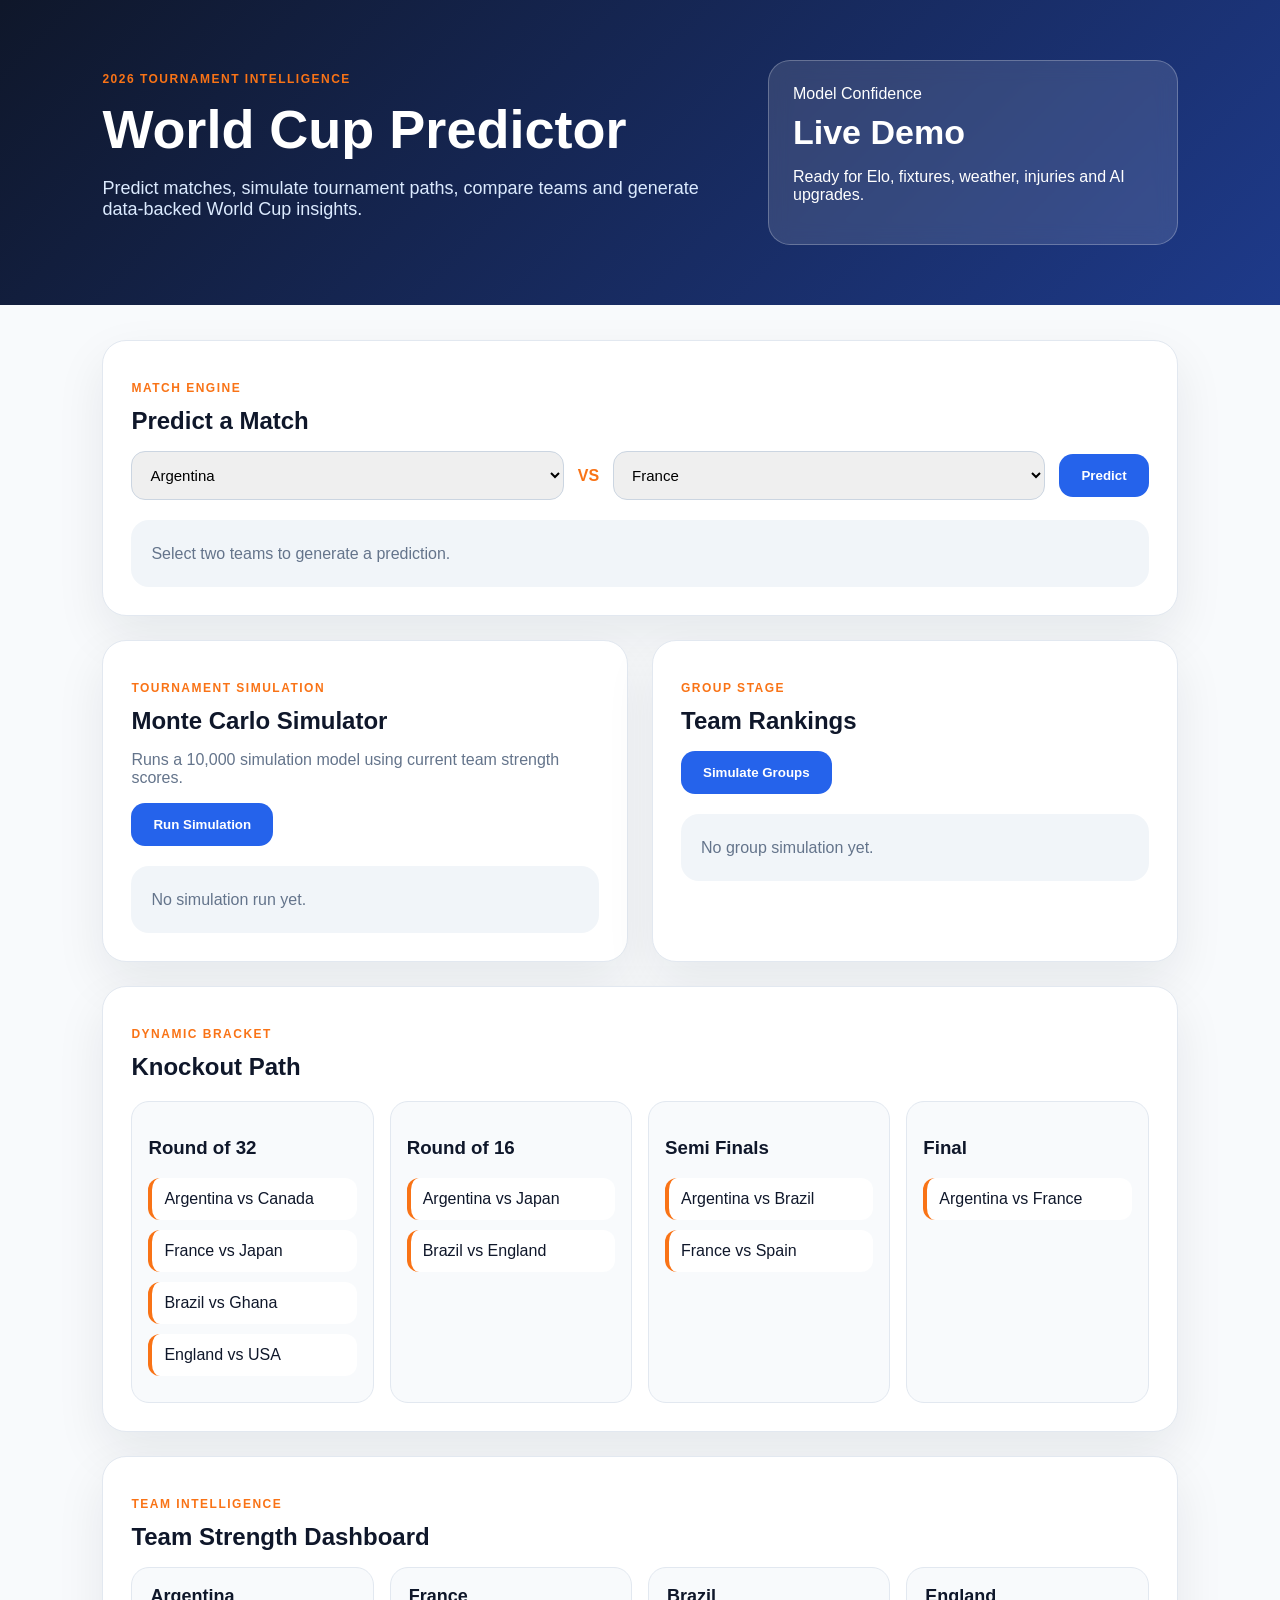
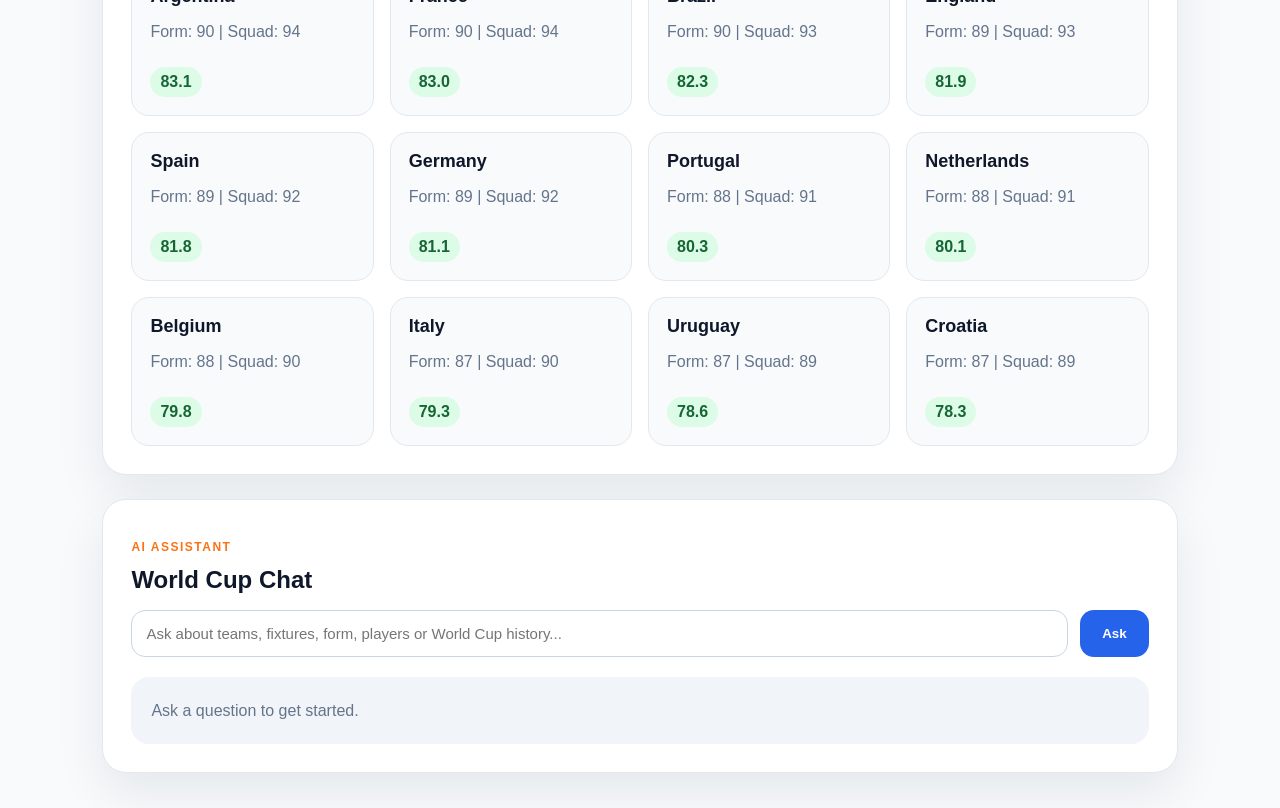
==== index.html @ 71d5e4fb "Upgrade World Cup predictor UI and model" ====
<!DOCTYPE html>
<html lang="en">
<head>
  <meta charset="UTF-8" />
  <meta name="viewport" content="width=device-width, initial-scale=1.0" />
  <title>World Cup Predictor</title>
  <link rel="stylesheet" href="style.css" />
</head>
<body>
  <header class="hero">
    <div>
      <p class="eyebrow">2026 Tournament Intelligence</p>
      <h1>World Cup Predictor</h1>
      <p class="subtitle">
        Predict matches, simulate tournament paths, compare teams and generate data-backed World Cup insights.
      </p>
    </div>
    <div class="hero-card">
      <span>Model Confidence</span>
      <strong id="modelConfidence">Live Demo</strong>
      <p>Ready for Elo, fixtures, weather, injuries and AI upgrades.</p>
    </div>
  </header>

  <main class="layout">
    <section class="card large">
      <div class="section-header">
        <div>
          <p class="eyebrow">Match Engine</p>
          <h2>Predict a Match</h2>
        </div>
      </div>

      <div class="predictor-grid">
        <select id="teamA"></select>
        <span class="vs">VS</span>
        <select id="teamB"></select>
        <button onclick="predictMatch()">Predict</button>
      </div>

      <div id="prediction" class="result-box empty">
        Select two teams to generate a prediction.
      </div>
    </section>

    <section class="card">
      <p class="eyebrow">Tournament Simulation</p>
      <h2>Monte Carlo Simulator</h2>
      <p class="muted">Runs a 10,000 simulation model using current team strength scores.</p>
      <button onclick="runMonteCarlo()">Run Simulation</button>
      <div id="simulation" class="result-box empty">No simulation run yet.</div>
    </section>

    <section class="card">
      <p class="eyebrow">Group Stage</p>
      <h2>Team Rankings</h2>
      <button onclick="simulateGroups()">Simulate Groups</button>
      <div id="groups" class="result-box empty">No group simulation yet.</div>
    </section>

    <section class="card large">
      <p class="eyebrow">Dynamic Bracket</p>
      <h2>Knockout Path</h2>
      <div id="bracket" class="bracket"></div>
    </section>

    <section class="card large">
      <p class="eyebrow">Team Intelligence</p>
      <h2>Team Strength Dashboard</h2>
      <div id="teamCards" class="team-grid"></div>
    </section>

    <section class="card large">
      <p class="eyebrow">AI Assistant</p>
      <h2>World Cup Chat</h2>
      <div class="chat-row">
        <input id="chatInput" placeholder="Ask about teams, fixtures, form, players or World Cup history..." />
        <button onclick="askChat()">Ask</button>
      </div>
      <div id="chatOutput" class="result-box empty">Ask a question to get started.</div>
    </section>
  </main>

  <script src="data.js"></script>
  <script src="model.js"></script>
  <script src="app.js"></script>
</body>
</html>
---- style.css ----
* {
  box-sizing: border-box;
}

body {
  margin: 0;
  font-family: Inter, Arial, sans-serif;
  background: #f8fafc;
  color: #0f172a;
}

.hero {
  display: flex;
  justify-content: space-between;
  gap: 30px;
  padding: 60px 8%;
  background: linear-gradient(135deg, #0f172a, #1e3a8a);
  color: white;
}

h1 {
  font-size: 54px;
  margin: 10px 0;
}

h2 {
  margin: 8px 0 16px;
}

.subtitle {
  max-width: 720px;
  font-size: 18px;
  color: #dbeafe;
}

.eyebrow {
  text-transform: uppercase;
  letter-spacing: 1.5px;
  color: #f97316;
  font-size: 12px;
  font-weight: 800;
}

.hero-card {
  background: rgba(255,255,255,0.12);
  border: 1px solid rgba(255,255,255,0.25);
  border-radius: 22px;
  padding: 24px;
  min-width: 260px;
  backdrop-filter: blur(10px);
}

.hero-card strong {
  display: block;
  font-size: 34px;
  margin: 10px 0;
}

.layout {
  padding: 35px 8%;
  display: grid;
  grid-template-columns: repeat(2, 1fr);
  gap: 24px;
}

.card {
  background: white;
  border-radius: 24px;
  padding: 28px;
  box-shadow: 0 20px 50px rgba(15, 23, 42, 0.08);
  border: 1px solid #e2e8f0;
}

.large {
  grid-column: span 2;
}

.predictor-grid {
  display: grid;
  grid-template-columns: 1fr auto 1fr auto;
  gap: 14px;
  align-items: center;
}

select,
input {
  width: 100%;
  padding: 14px;
  border-radius: 14px;
  border: 1px solid #cbd5e1;
  font-size: 15px;
}

button {
  padding: 14px 22px;
  border: none;
  border-radius: 14px;
  background: #2563eb;
  color: white;
  font-weight: 800;
  cursor: pointer;
}

button:hover {
  background: #1d4ed8;
}

.vs {
  font-weight: 900;
  color: #f97316;
}

.result-box {
  margin-top: 20px;
  padding: 20px;
  background: #f1f5f9;
  border-radius: 18px;
  line-height: 1.7;
}

.empty {
  color: #64748b;
}

.muted {
  color: #64748b;
}

.team-grid {
  display: grid;
  grid-template-columns: repeat(4, 1fr);
  gap: 16px;
}

.team-card {
  background: #f8fafc;
  border: 1px solid #e2e8f0;
  border-radius: 18px;
  padding: 18px;
}

.team-card strong {
  font-size: 18px;
}

.score-pill {
  display: inline-block;
  margin-top: 10px;
  background: #dcfce7;
  color: #166534;
  padding: 6px 10px;
  border-radius: 999px;
  font-weight: 800;
}

.chat-row {
  display: grid;
  grid-template-columns: 1fr auto;
  gap: 12px;
}

.bracket {
  display: grid;
  grid-template-columns: repeat(4, 1fr);
  gap: 16px;
  margin-top: 20px;
}

.bracket-round {
  background: #f8fafc;
  border-radius: 18px;
  padding: 16px;
  border: 1px solid #e2e8f0;
}

.match {
  background: white;
  border-radius: 12px;
  padding: 12px;
  margin: 10px 0;
  border-left: 4px solid #f97316;
}

@media (max-width: 900px) {
  .hero,
  .layout,
  .predictor-grid,
  .chat-row {
    display: block;
  }

  .card,
  .large {
    grid-column: span 1;
  }

  .team-grid,
  .bracket {
    grid-template-columns: 1fr;
  }

  h1 {
    font-size: 38px;
  }

  select,
  input,
  button {
    margin-top: 10px;
  }
}
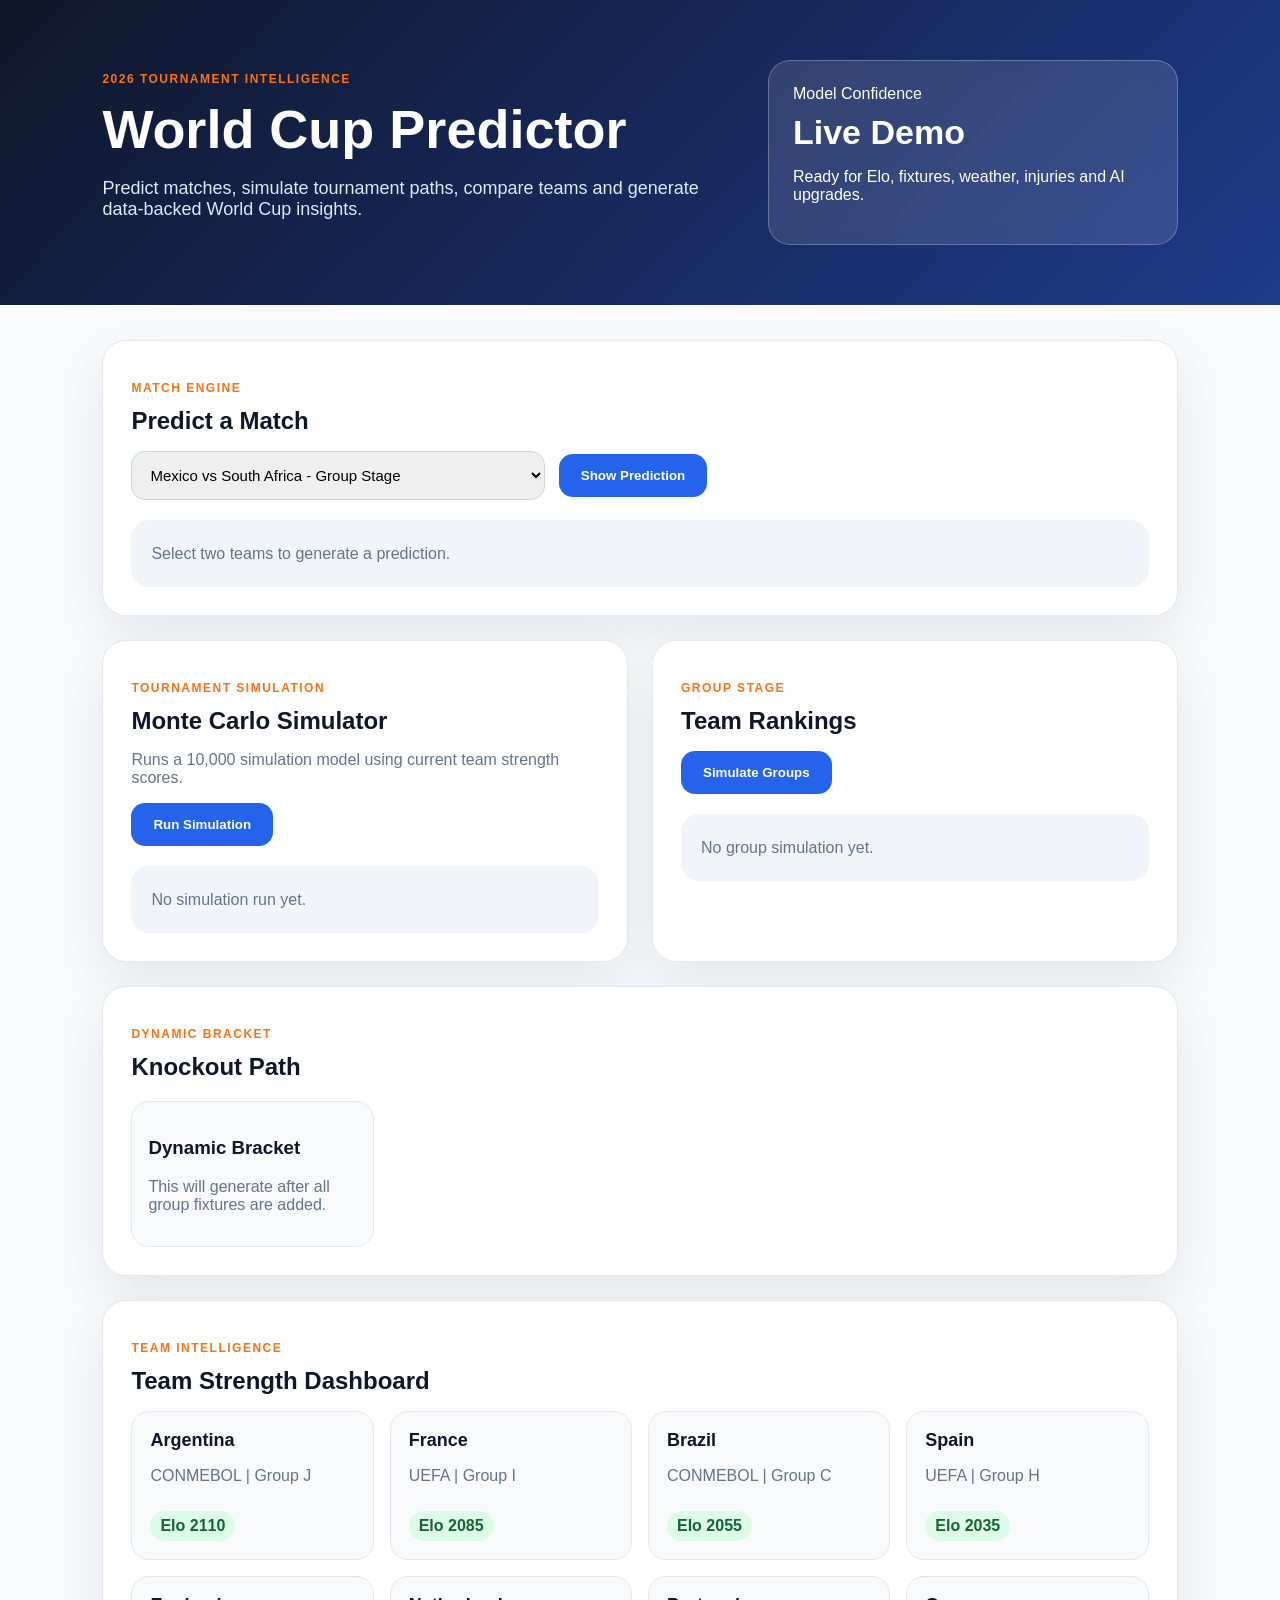
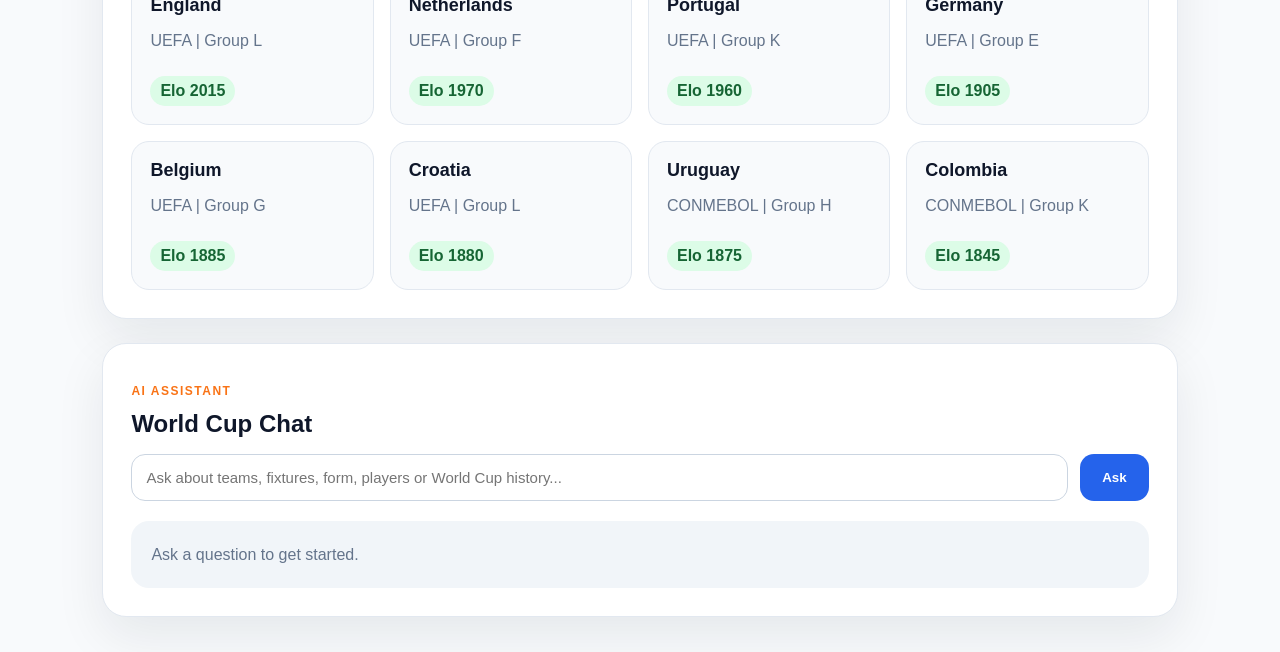
==== commit f5f3bef6: "Connect frontend to prediction data" ====
--- a/index.html
+++ b/index.html
@@ -32,11 +32,9 @@
       </div>
 
       <div class="predictor-grid">
-        <select id="teamA"></select>
-        <span class="vs">VS</span>
-        <select id="teamB"></select>
-        <button onclick="predictMatch()">Predict</button>
-      </div>
+  <select id="fixtureSelect"></select>
+  <button onclick="showPrediction()">Show Prediction</button>
+</div>
 
       <div id="prediction" class="result-box empty">
         Select two teams to generate a prediction.
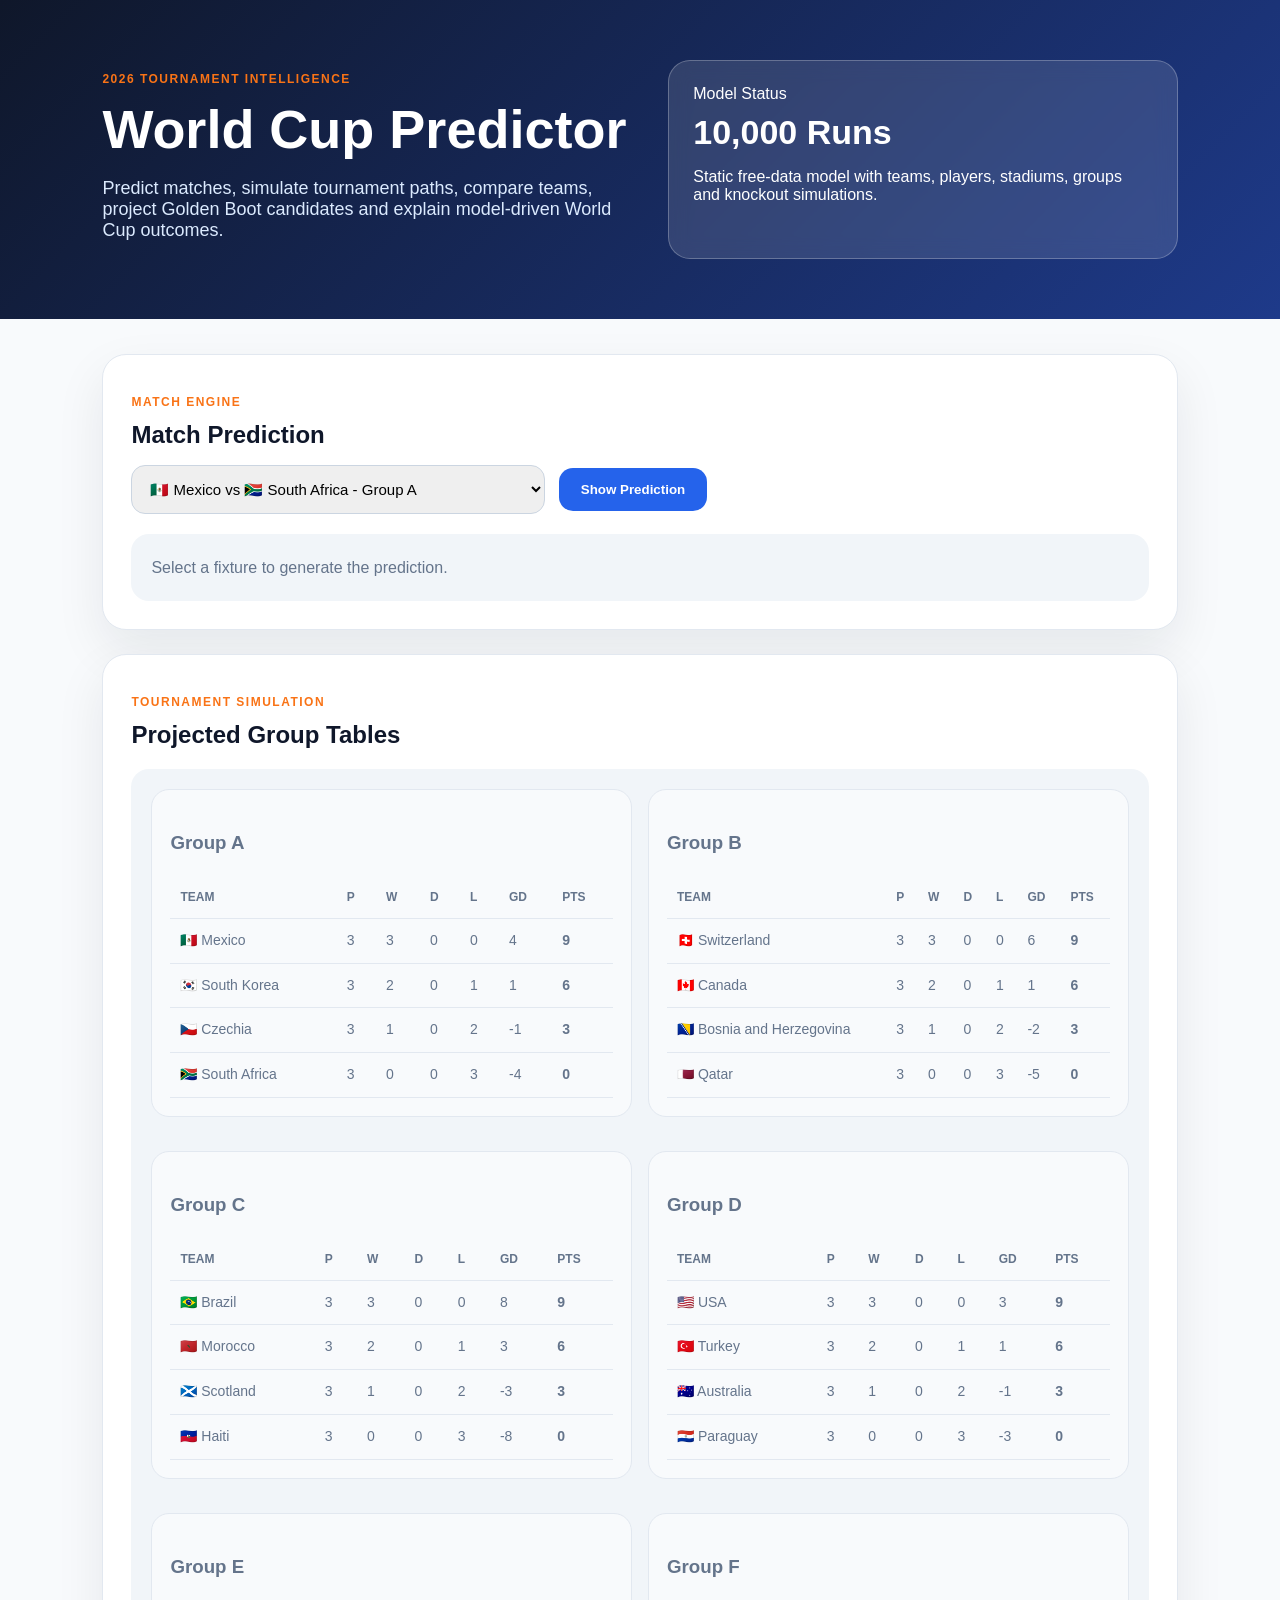
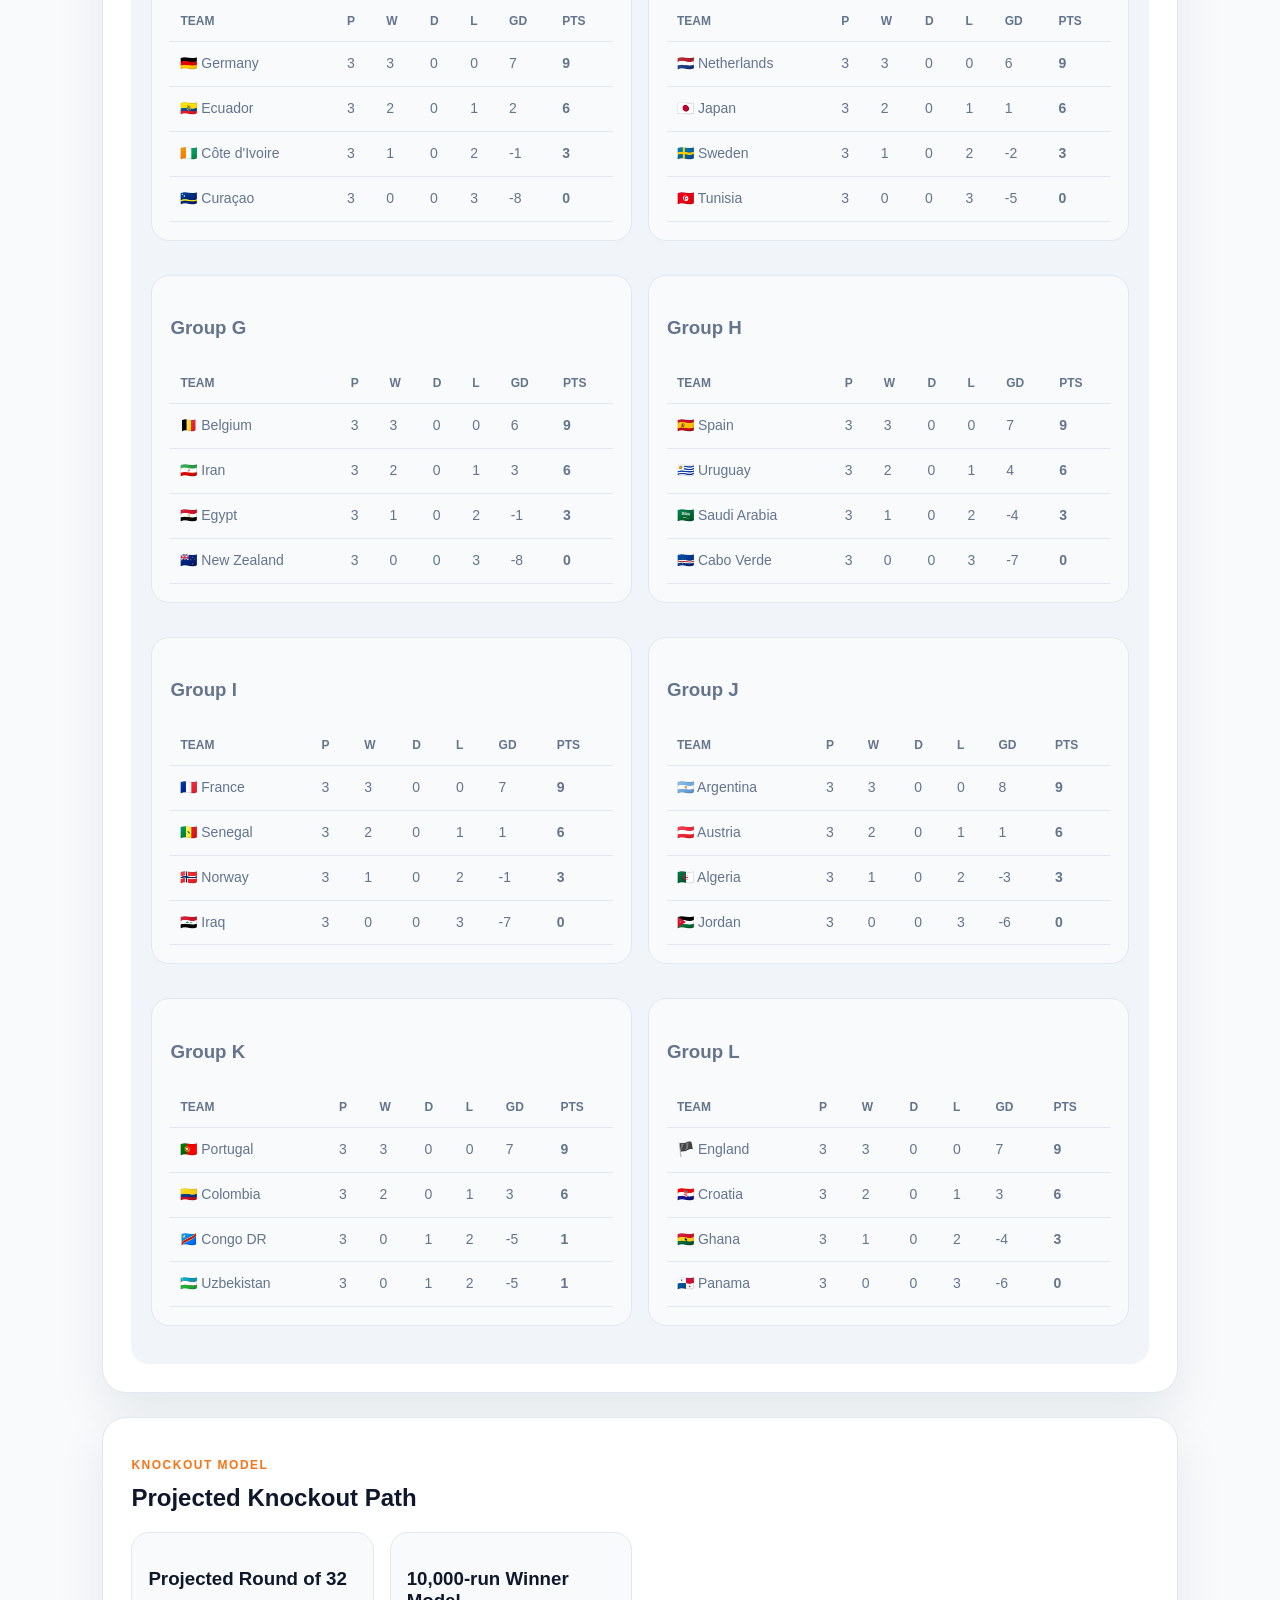
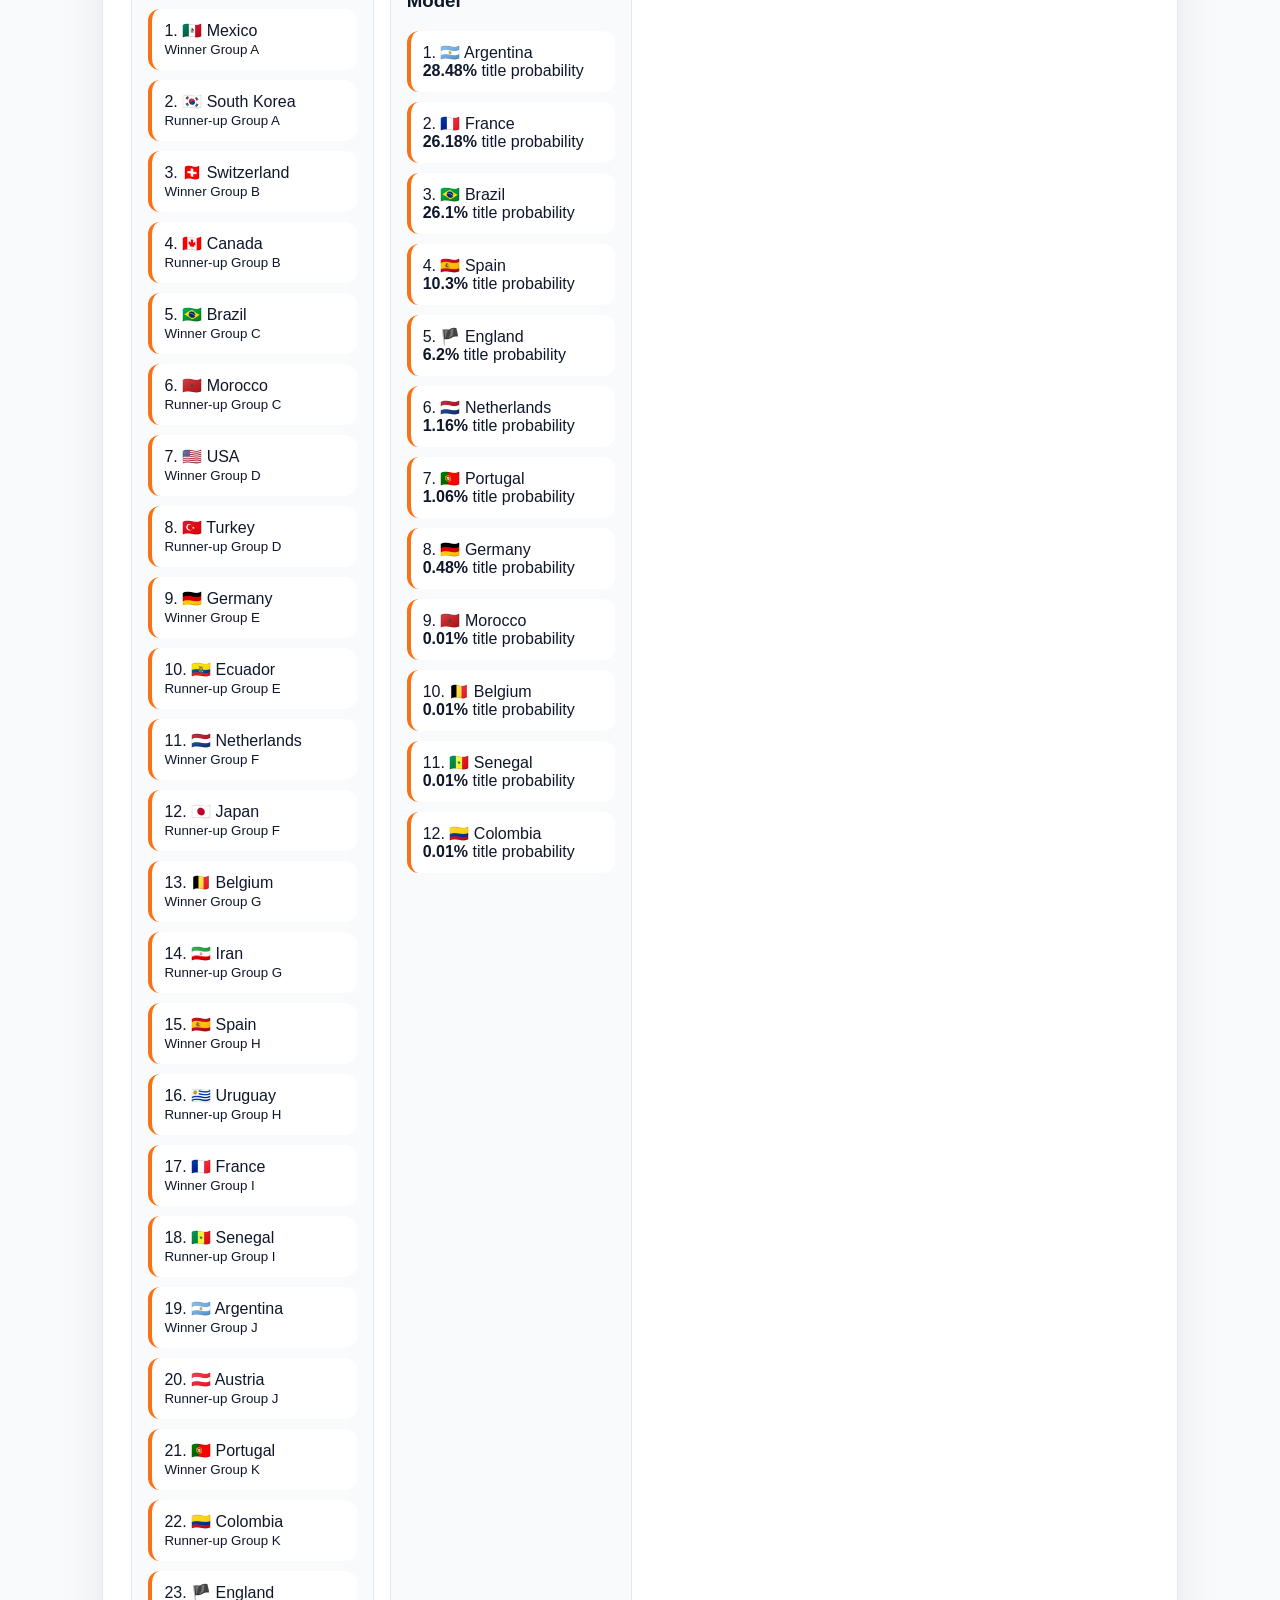
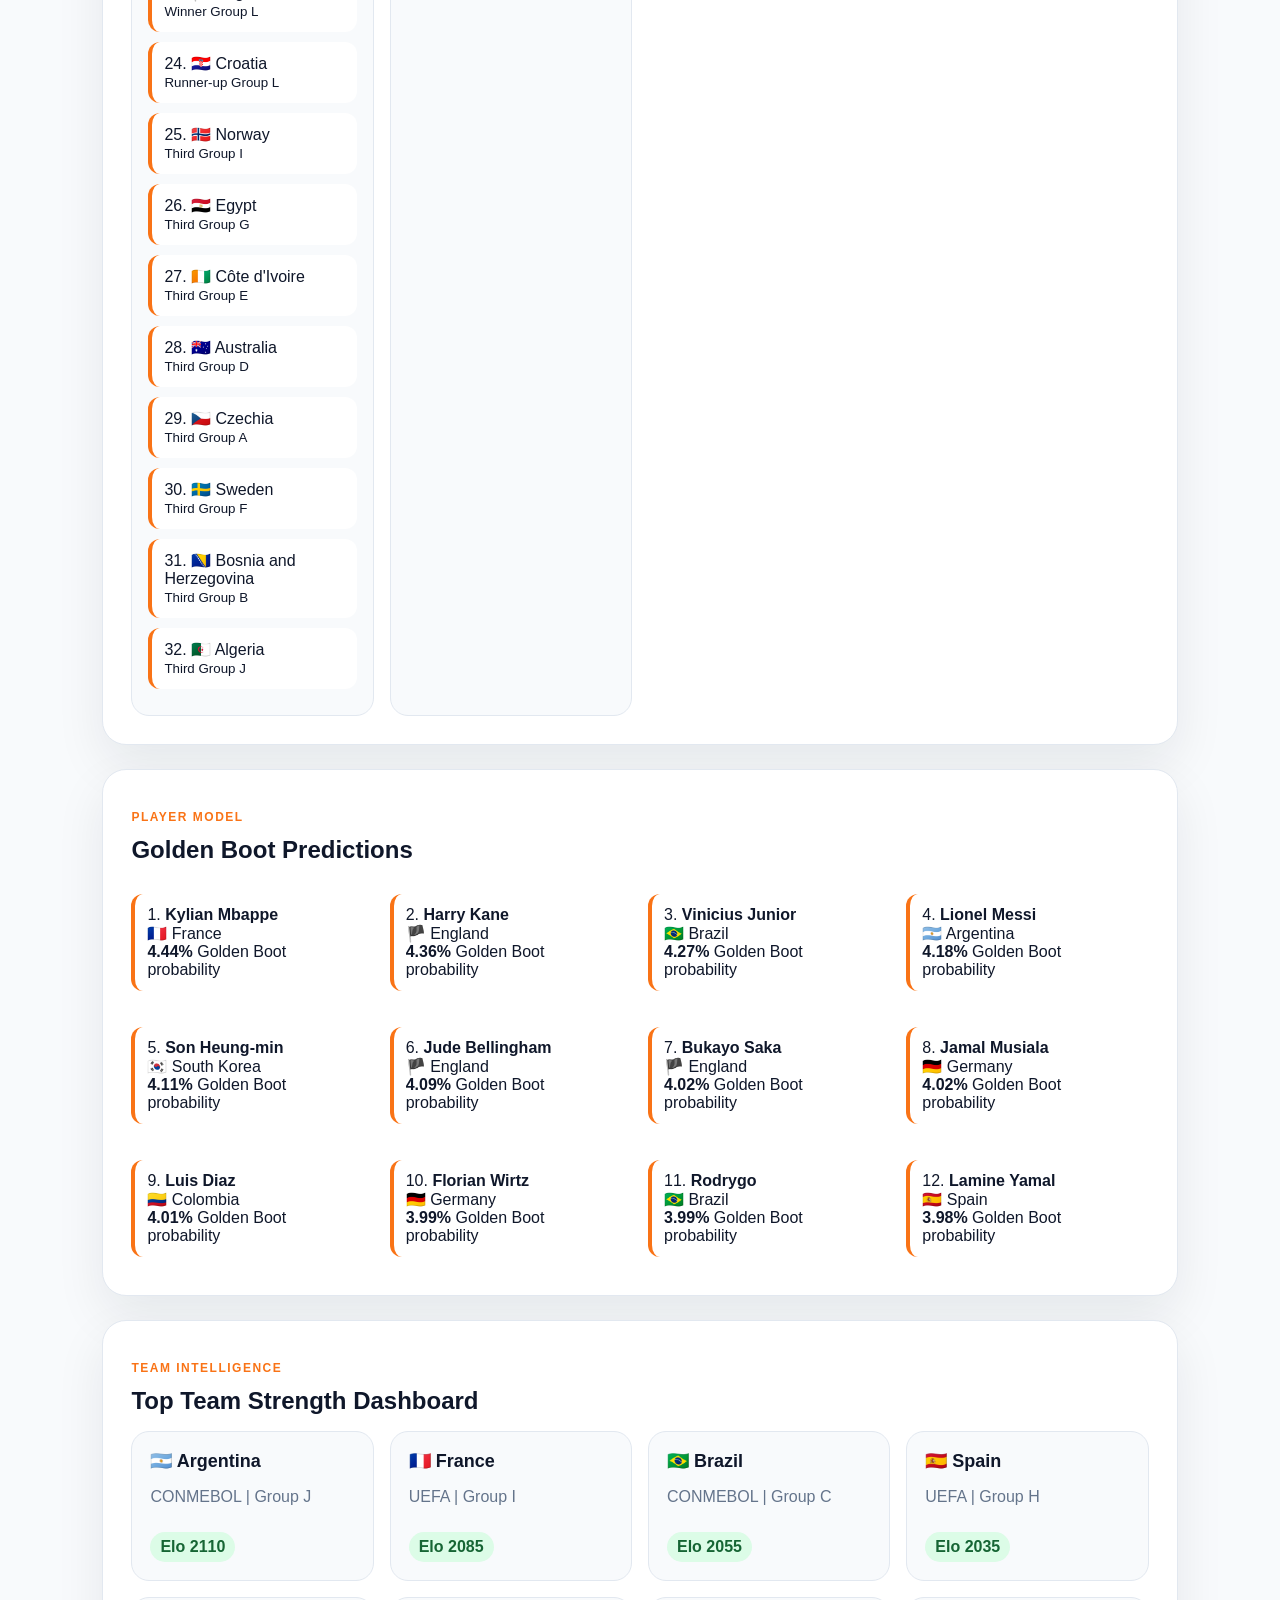
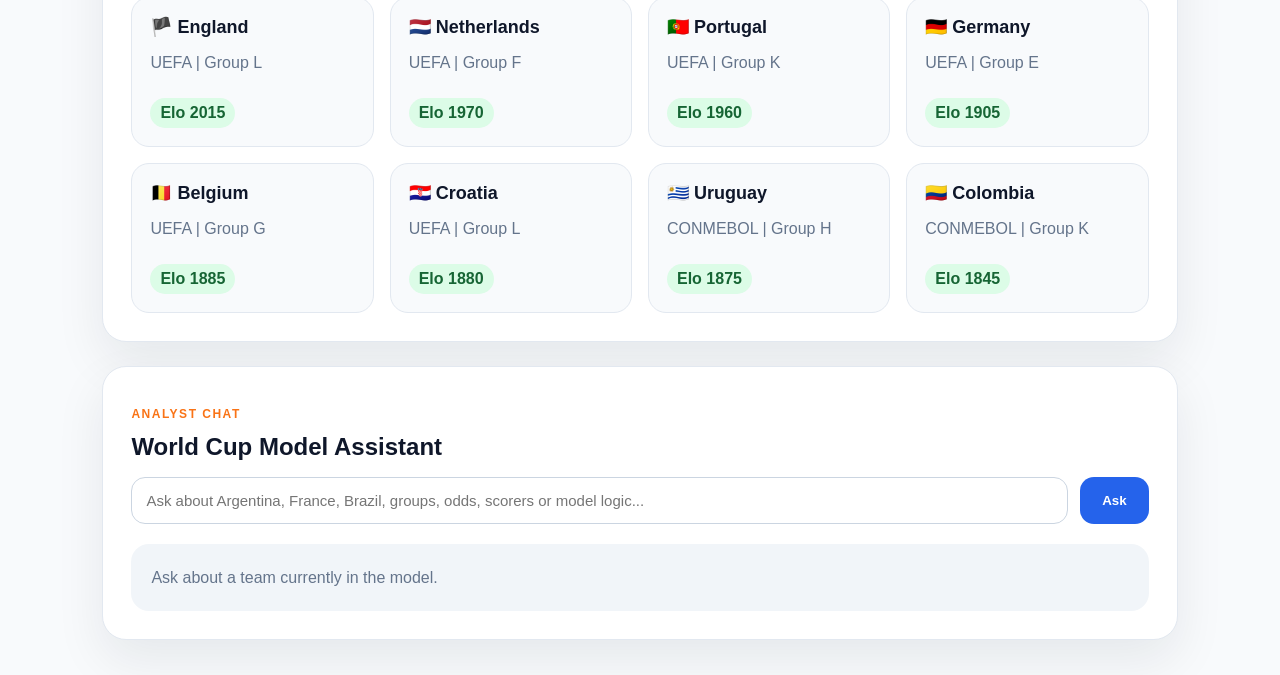
==== commit 098e2a8a: "Update dashboard with explanations and Golden Boot" ====
--- a/index.html
+++ b/index.html
@@ -12,13 +12,14 @@
       <p class="eyebrow">2026 Tournament Intelligence</p>
       <h1>World Cup Predictor</h1>
       <p class="subtitle">
-        Predict matches, simulate tournament paths, compare teams and generate data-backed World Cup insights.
+        Predict matches, simulate tournament paths, compare teams, project Golden Boot candidates and explain model-driven World Cup outcomes.
       </p>
     </div>
+
     <div class="hero-card">
-      <span>Model Confidence</span>
-      <strong id="modelConfidence">Live Demo</strong>
-      <p>Ready for Elo, fixtures, weather, injuries and AI upgrades.</p>
+      <span>Model Status</span>
+      <strong>10,000 Runs</strong>
+      <p>Static free-data model with teams, players, stadiums, groups and knockout simulations.</p>
     </div>
   </header>
 
@@ -27,60 +28,59 @@
       <div class="section-header">
         <div>
           <p class="eyebrow">Match Engine</p>
-          <h2>Predict a Match</h2>
+          <h2>Match Prediction</h2>
         </div>
       </div>
 
       <div class="predictor-grid">
-  <select id="fixtureSelect"></select>
-  <button onclick="showPrediction()">Show Prediction</button>
-</div>
+        <select id="fixtureSelect"></select>
+        <button onclick="showPrediction()">Show Prediction</button>
+      </div>
 
       <div id="prediction" class="result-box empty">
-        Select two teams to generate a prediction.
+        Select a fixture to generate the prediction.
       </div>
     </section>
 
-    <section class="card">
+    <section class="card large">
       <p class="eyebrow">Tournament Simulation</p>
-      <h2>Monte Carlo Simulator</h2>
-      <p class="muted">Runs a 10,000 simulation model using current team strength scores.</p>
-      <button onclick="runMonteCarlo()">Run Simulation</button>
-      <div id="simulation" class="result-box empty">No simulation run yet.</div>
-    </section>
-
-    <section class="card">
-      <p class="eyebrow">Group Stage</p>
-      <h2>Team Rankings</h2>
-      <button onclick="simulateGroups()">Simulate Groups</button>
-      <div id="groups" class="result-box empty">No group simulation yet.</div>
+      <h2>Projected Group Tables</h2>
+      <div id="groups" class="result-box empty">
+        Loading simulated group tables...
+      </div>
     </section>
 
     <section class="card large">
-      <p class="eyebrow">Dynamic Bracket</p>
-      <h2>Knockout Path</h2>
+      <p class="eyebrow">Knockout Model</p>
+      <h2>Projected Knockout Path</h2>
       <div id="bracket" class="bracket"></div>
     </section>
 
     <section class="card large">
+      <p class="eyebrow">Player Model</p>
+      <h2>Golden Boot Predictions</h2>
+      <div id="goldenBoot" class="bracket"></div>
+    </section>
+
+    <section class="card large">
       <p class="eyebrow">Team Intelligence</p>
-      <h2>Team Strength Dashboard</h2>
+      <h2>Top Team Strength Dashboard</h2>
       <div id="teamCards" class="team-grid"></div>
     </section>
 
     <section class="card large">
-      <p class="eyebrow">AI Assistant</p>
-      <h2>World Cup Chat</h2>
+      <p class="eyebrow">Analyst Chat</p>
+      <h2>World Cup Model Assistant</h2>
       <div class="chat-row">
-        <input id="chatInput" placeholder="Ask about teams, fixtures, form, players or World Cup history..." />
+        <input id="chatInput" placeholder="Ask about Argentina, France, Brazil, groups, odds, scorers or model logic..." />
         <button onclick="askChat()">Ask</button>
       </div>
-      <div id="chatOutput" class="result-box empty">Ask a question to get started.</div>
+      <div id="chatOutput" class="result-box empty">
+        Ask about a team currently in the model.
+      </div>
     </section>
   </main>
 
-  <script src="data.js"></script>
-  <script src="model.js"></script>
   <script src="app.js"></script>
 </body>
 </html>
--- a/style.css
+++ b/style.css
@@ -208,4 +208,41 @@
   button {
     margin-top: 10px;
   }
+}.group-table {
+  background: #f8fafc;
+  border: 1px solid #e2e8f0;
+  border-radius: 18px;
+  padding: 18px;
+  margin-bottom: 18px;
+}
+
+.group-table table {
+  width: 100%;
+  border-collapse: collapse;
+  font-size: 14px;
+}
+
+.group-table th,
+.group-table td {
+  padding: 10px;
+  border-bottom: 1px solid #e2e8f0;
+  text-align: left;
+}
+
+.group-table th {
+  color: #64748b;
+  font-size: 12px;
+  text-transform: uppercase;
+}
+
+#groups {
+  display: grid;
+  grid-template-columns: repeat(2, 1fr);
+  gap: 16px;
+}
+
+@media (max-width: 900px) {
+  #groups {
+    grid-template-columns: 1fr;
+  }
 }
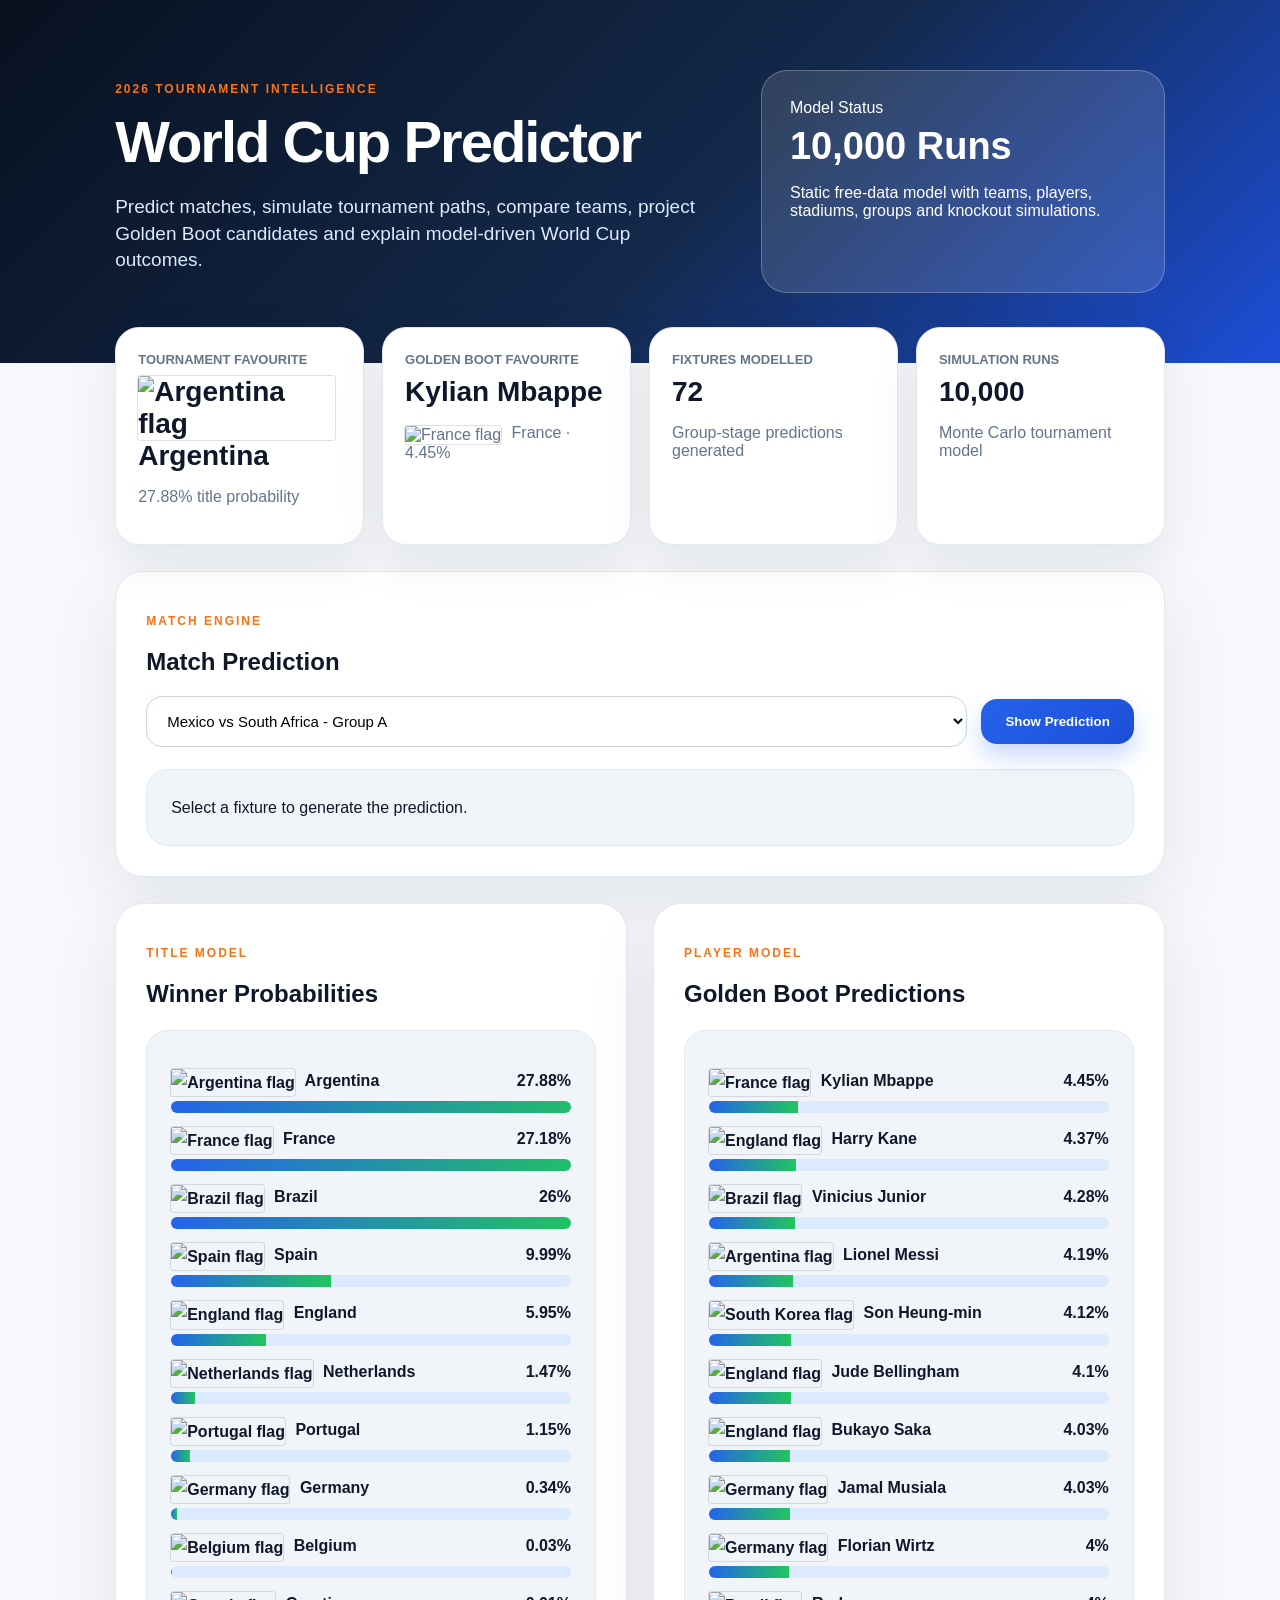
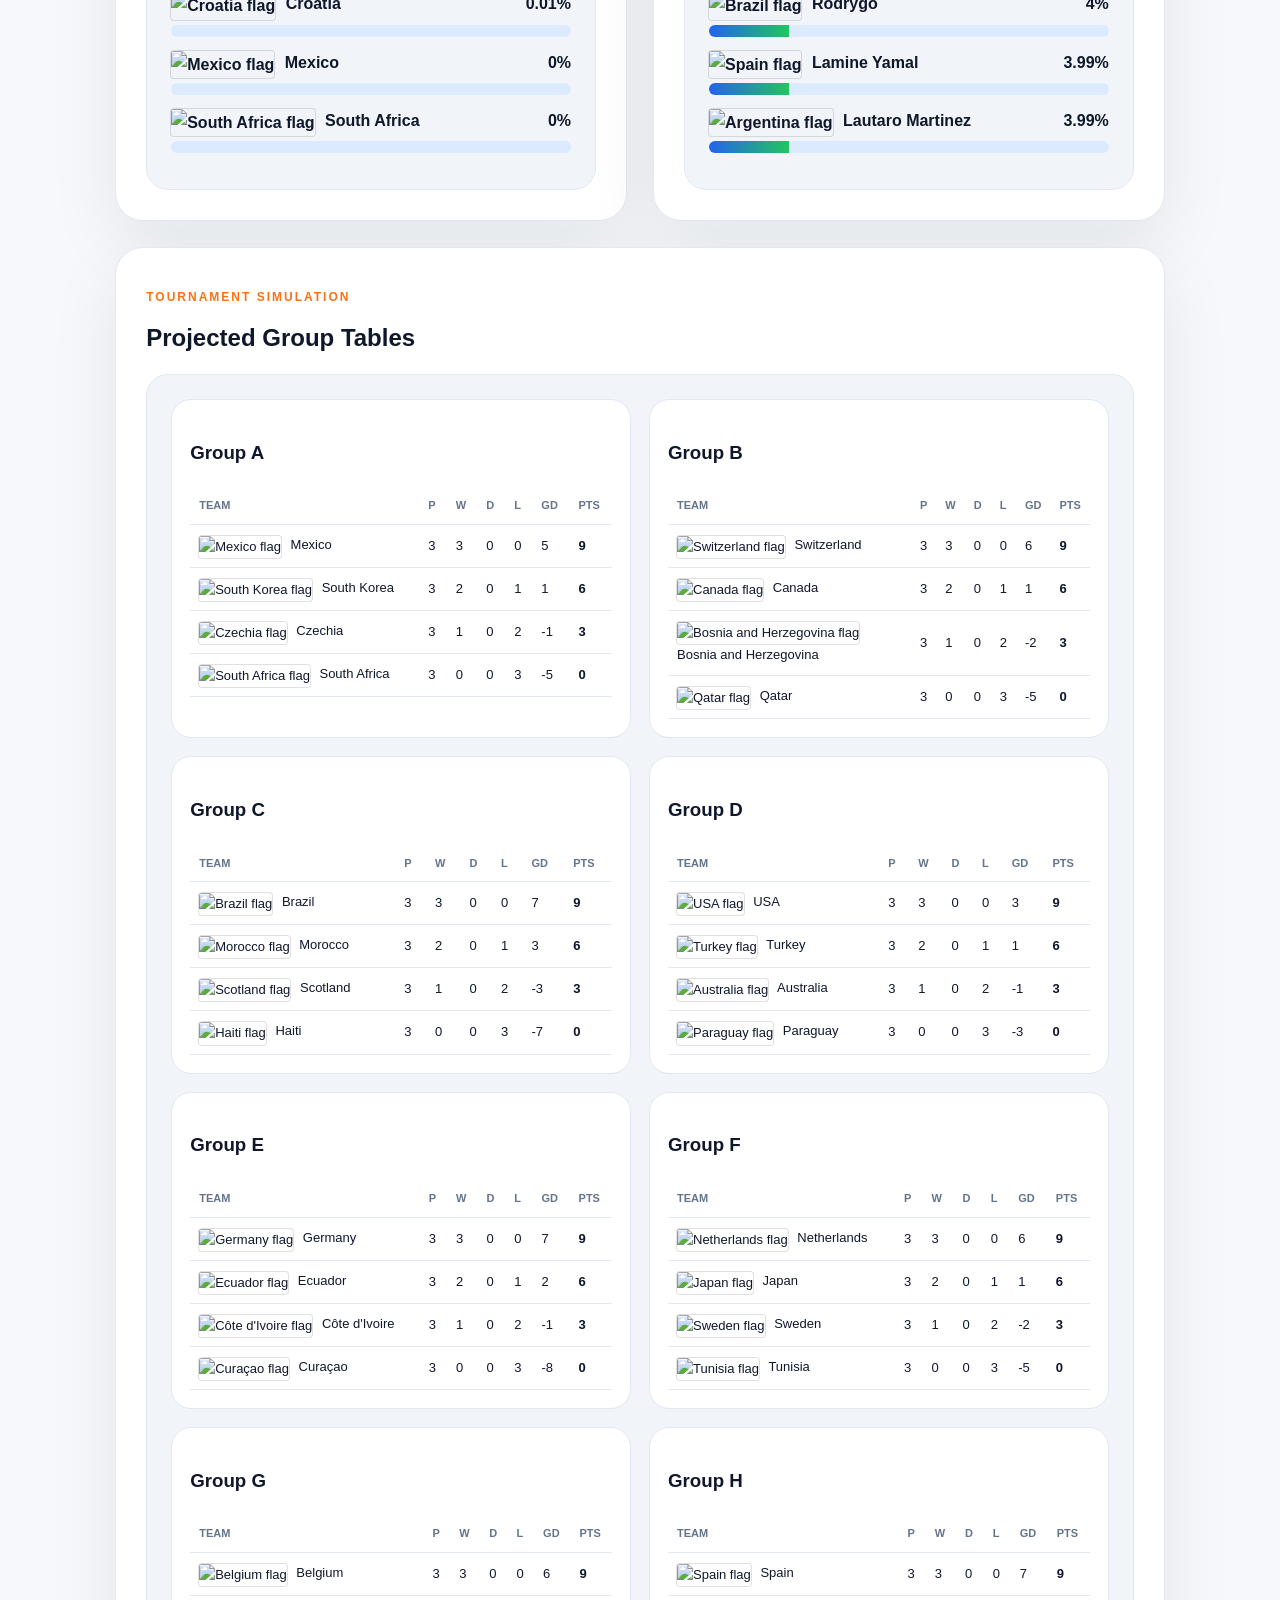
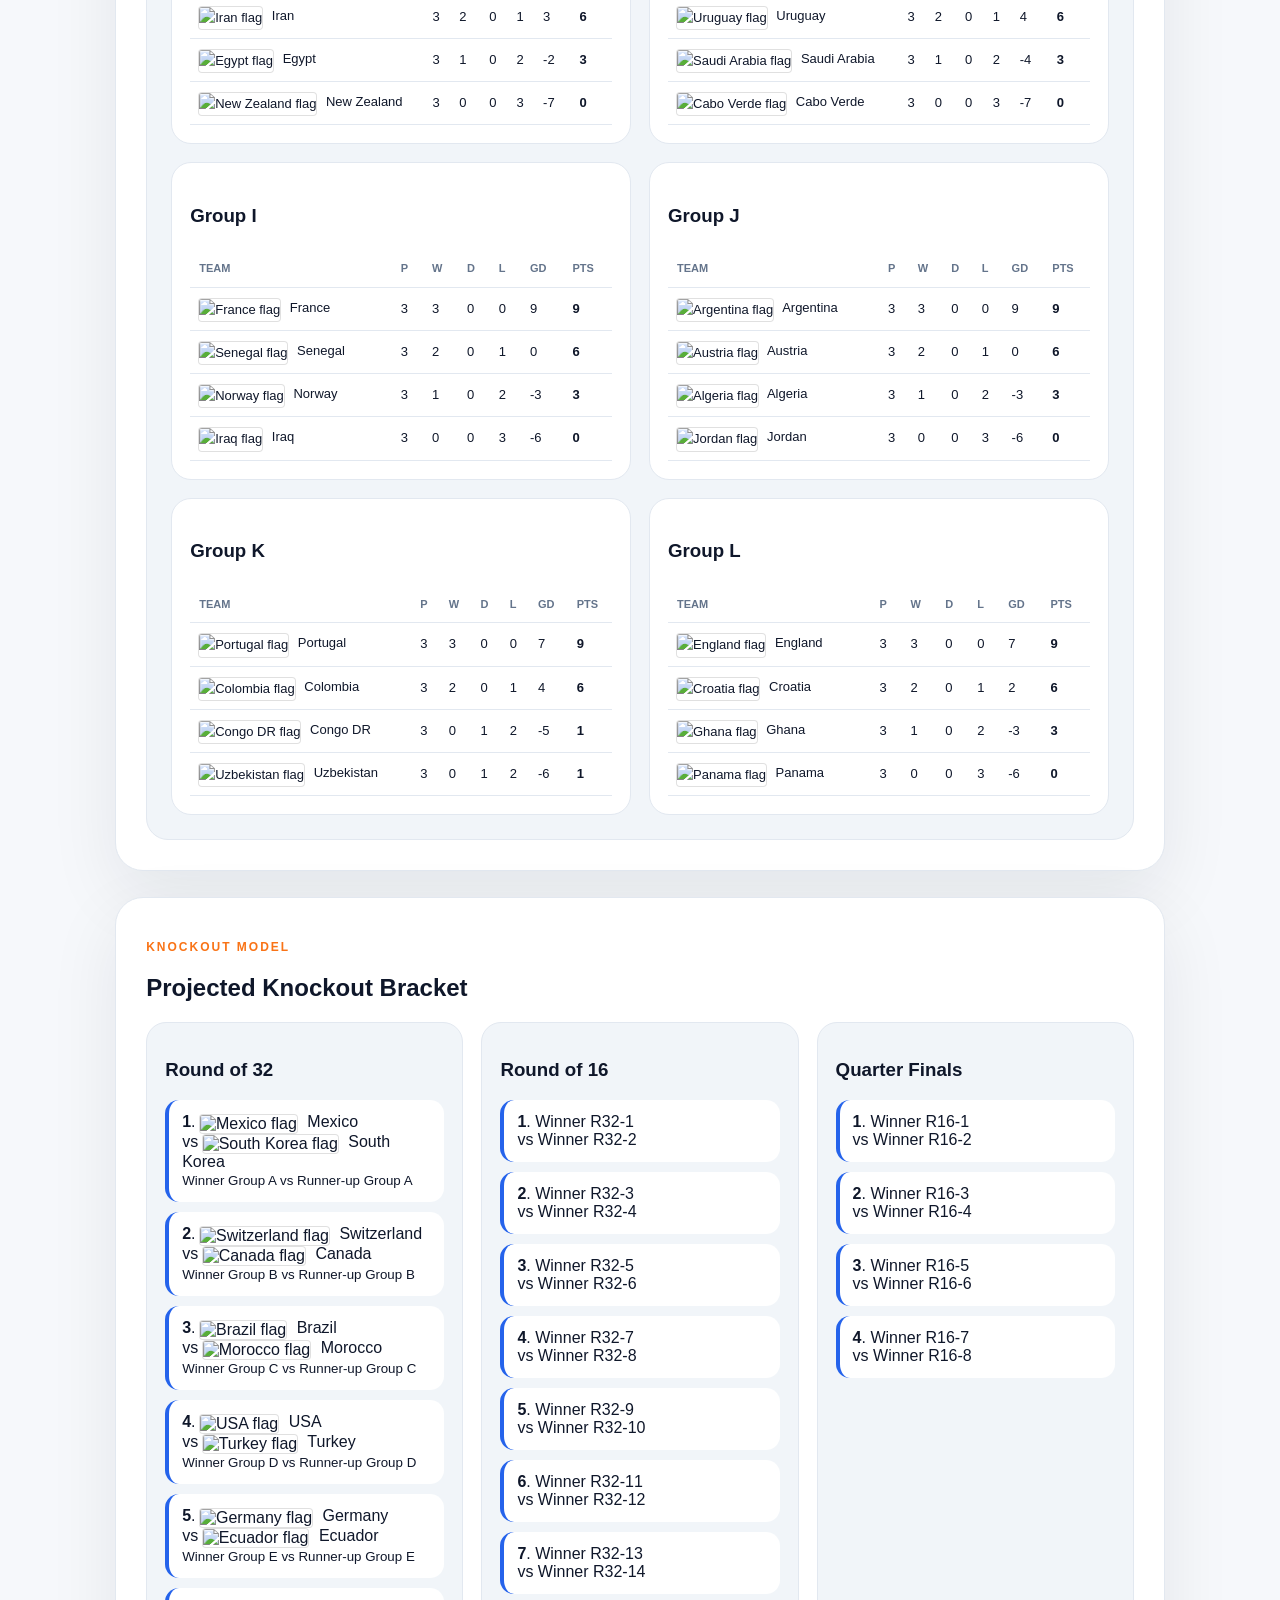
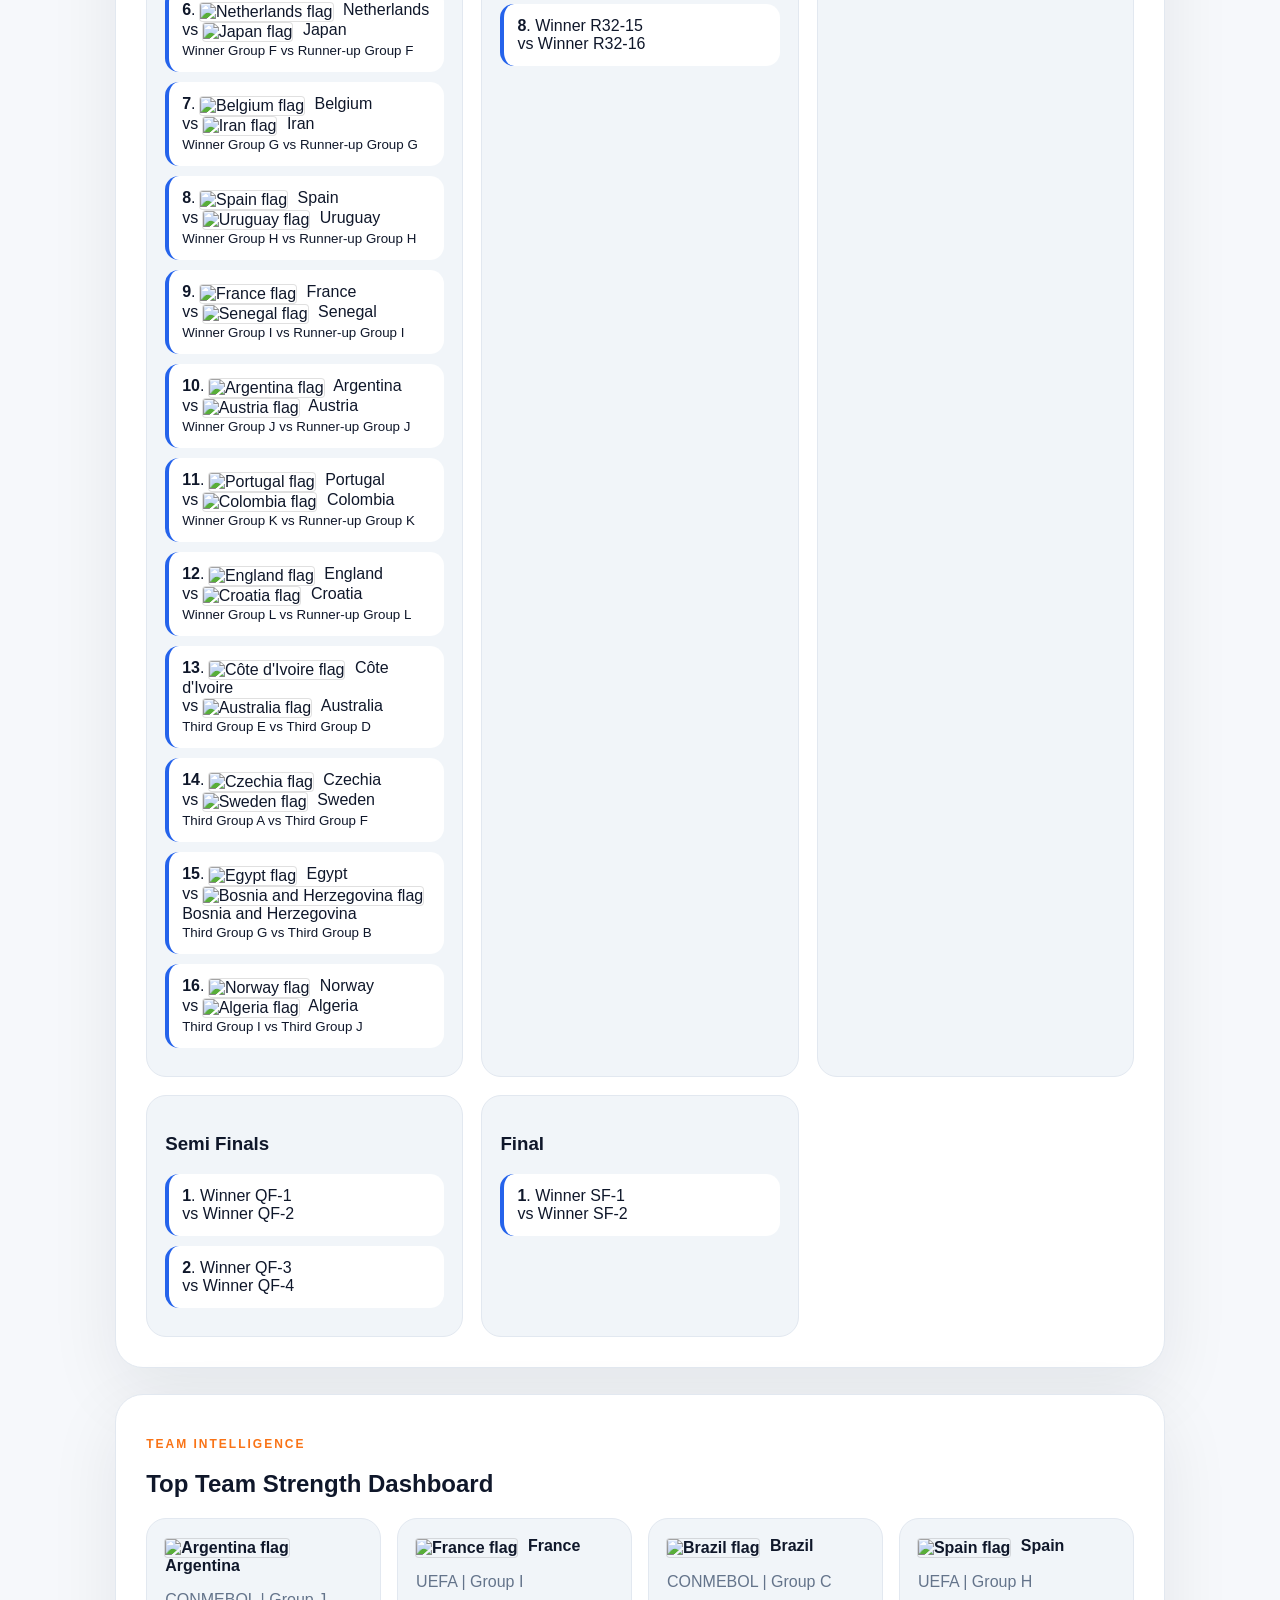
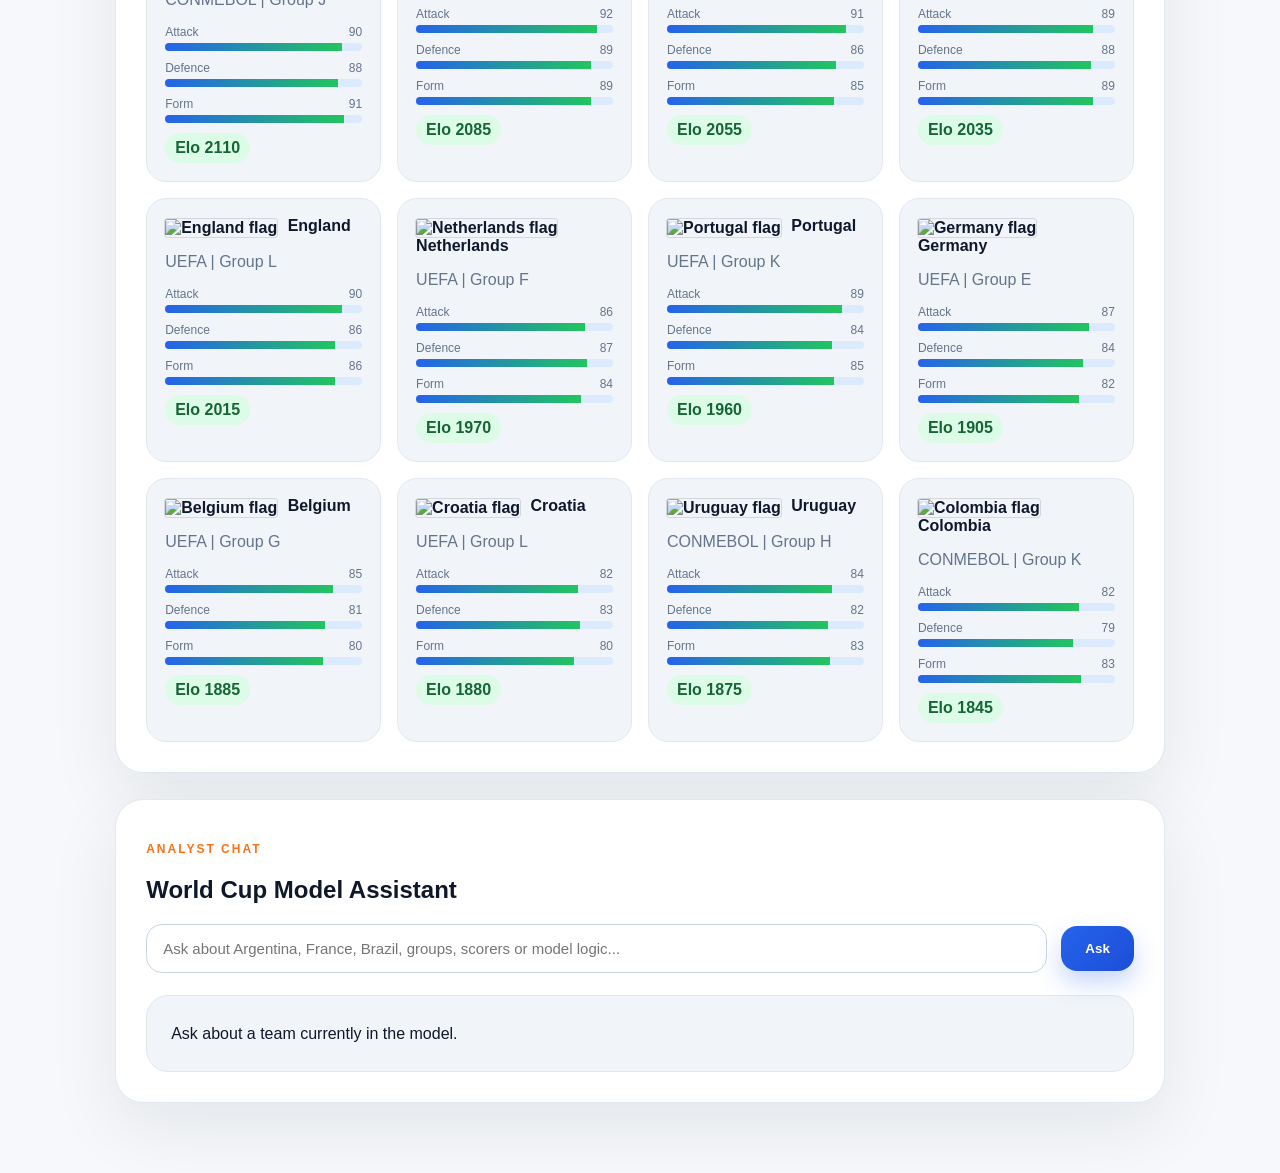
==== commit 8ffcfa09: "Upgrade dashboard layout with KPI and charts" ====
--- a/index.html
+++ b/index.html
@@ -24,13 +24,11 @@
   </header>
 
   <main class="layout">
-    <section class="card large">
-      <div class="section-header">
-        <div>
-          <p class="eyebrow">Match Engine</p>
-          <h2>Match Prediction</h2>
-        </div>
-      </div>
+    <section id="kpiGrid" class="kpi-grid"></section>
+
+    <section class="card">
+      <p class="eyebrow">Match Engine</p>
+      <h2>Match Prediction</h2>
 
       <div class="predictor-grid">
         <select id="fixtureSelect"></select>
@@ -42,7 +40,19 @@
       </div>
     </section>
 
-    <section class="card large">
+    <section class="card half">
+      <p class="eyebrow">Title Model</p>
+      <h2>Winner Probabilities</h2>
+      <div id="winnerChart" class="result-box"></div>
+    </section>
+
+    <section class="card half">
+      <p class="eyebrow">Player Model</p>
+      <h2>Golden Boot Predictions</h2>
+      <div id="goldenBoot" class="result-box"></div>
+    </section>
+
+    <section class="card">
       <p class="eyebrow">Tournament Simulation</p>
       <h2>Projected Group Tables</h2>
       <div id="groups" class="result-box empty">
@@ -50,31 +60,27 @@
       </div>
     </section>
 
-    <section class="card large">
+    <section class="card">
       <p class="eyebrow">Knockout Model</p>
-      <h2>Projected Knockout Path</h2>
+      <h2>Projected Knockout Bracket</h2>
       <div id="bracket" class="bracket"></div>
     </section>
 
-    <section class="card large">
-      <p class="eyebrow">Player Model</p>
-      <h2>Golden Boot Predictions</h2>
-      <div id="goldenBoot" class="bracket"></div>
-    </section>
-
-    <section class="card large">
+    <section class="card">
       <p class="eyebrow">Team Intelligence</p>
       <h2>Top Team Strength Dashboard</h2>
       <div id="teamCards" class="team-grid"></div>
     </section>
 
-    <section class="card large">
+    <section class="card">
       <p class="eyebrow">Analyst Chat</p>
       <h2>World Cup Model Assistant</h2>
-      <div class="chat-row">
-        <input id="chatInput" placeholder="Ask about Argentina, France, Brazil, groups, odds, scorers or model logic..." />
+
+      <div class="predictor-grid">
+        <input id="chatInput" placeholder="Ask about Argentina, France, Brazil, groups, scorers or model logic..." />
         <button onclick="askChat()">Ask</button>
       </div>
+
       <div id="chatOutput" class="result-box empty">
         Ask about a team currently in the model.
       </div>
--- a/style.css
+++ b/style.css
@@ -1,83 +1,146 @@
 * {
   box-sizing: border-box;
+}
+
+:root {
+  --bg: #f6f8fb;
+  --card: #ffffff;
+  --text: #0f172a;
+  --muted: #64748b;
+  --border: #e2e8f0;
+  --primary: #2563eb;
+  --primary-dark: #1d4ed8;
+  --accent: #22c55e;
+  --warning: #f59e0b;
+  --danger: #ef4444;
+  --soft: #f1f5f9;
+  --hero: linear-gradient(135deg, #08111f 0%, #13294b 55%, #1d4ed8 100%);
+}
+
+body.dark {
+  --bg: #020617;
+  --card: #0f172a;
+  --text: #f8fafc;
+  --muted: #94a3b8;
+  --border: #1e293b;
+  --soft: #111827;
+  --hero: linear-gradient(135deg, #020617 0%, #0f172a 50%, #1e3a8a 100%);
 }
 
 body {
   margin: 0;
   font-family: Inter, Arial, sans-serif;
-  background: #f8fafc;
-  color: #0f172a;
+  background: var(--bg);
+  color: var(--text);
 }
 
 .hero {
-  display: flex;
-  justify-content: space-between;
-  gap: 30px;
-  padding: 60px 8%;
-  background: linear-gradient(135deg, #0f172a, #1e3a8a);
+  display: grid;
+  grid-template-columns: 1.2fr 0.8fr;
+  gap: 40px;
+  padding: 70px 9%;
+  background: var(--hero);
   color: white;
 }
 
-h1 {
-  font-size: 54px;
+.hero h1 {
+  font-size: 58px;
   margin: 10px 0;
-}
-
-h2 {
-  margin: 8px 0 16px;
+  letter-spacing: -2px;
 }
 
 .subtitle {
-  max-width: 720px;
-  font-size: 18px;
+  max-width: 760px;
+  font-size: 19px;
+  line-height: 1.4;
   color: #dbeafe;
 }
 
 .eyebrow {
   text-transform: uppercase;
-  letter-spacing: 1.5px;
+  letter-spacing: 2px;
   color: #f97316;
   font-size: 12px;
-  font-weight: 800;
+  font-weight: 900;
 }
 
 .hero-card {
-  background: rgba(255,255,255,0.12);
+  background: rgba(255,255,255,0.13);
   border: 1px solid rgba(255,255,255,0.25);
-  border-radius: 22px;
-  padding: 24px;
-  min-width: 260px;
+  border-radius: 26px;
+  padding: 28px;
   backdrop-filter: blur(10px);
 }
 
 .hero-card strong {
   display: block;
-  font-size: 34px;
-  margin: 10px 0;
+  font-size: 38px;
+  margin: 8px 0;
+}
+
+.top-actions {
+  display: flex;
+  gap: 12px;
+  margin-top: 22px;
 }
 
 .layout {
-  padding: 35px 8%;
-  display: grid;
-  grid-template-columns: repeat(2, 1fr);
-  gap: 24px;
+  padding: 34px 9% 70px;
+  display: grid;
+  grid-template-columns: repeat(12, 1fr);
+  gap: 26px;
 }
 
 .card {
-  background: white;
+  grid-column: span 12;
+  background: var(--card);
+  border-radius: 28px;
+  padding: 30px;
+  box-shadow: 0 24px 70px rgba(15, 23, 42, 0.08);
+  border: 1px solid var(--border);
+}
+
+.half {
+  grid-column: span 6;
+}
+
+.third {
+  grid-column: span 4;
+}
+
+.kpi-grid {
+  grid-column: span 12;
+  display: grid;
+  grid-template-columns: repeat(4, 1fr);
+  gap: 18px;
+  margin-top: -70px;
+  z-index: 5;
+}
+
+.kpi-card {
+  background: var(--card);
+  border: 1px solid var(--border);
   border-radius: 24px;
-  padding: 28px;
-  box-shadow: 0 20px 50px rgba(15, 23, 42, 0.08);
-  border: 1px solid #e2e8f0;
-}
-
-.large {
-  grid-column: span 2;
+  padding: 22px;
+  box-shadow: 0 18px 50px rgba(15, 23, 42, 0.08);
+}
+
+.kpi-card span {
+  color: var(--muted);
+  font-size: 13px;
+  font-weight: 800;
+  text-transform: uppercase;
+}
+
+.kpi-card strong {
+  display: block;
+  font-size: 28px;
+  margin-top: 8px;
 }
 
 .predictor-grid {
   display: grid;
-  grid-template-columns: 1fr auto 1fr auto;
+  grid-template-columns: 1fr auto;
   gap: 14px;
   align-items: center;
 }
@@ -85,45 +148,87 @@
 select,
 input {
   width: 100%;
-  padding: 14px;
-  border-radius: 14px;
+  padding: 15px 16px;
+  border-radius: 16px;
   border: 1px solid #cbd5e1;
   font-size: 15px;
+  background: white;
 }
 
 button {
-  padding: 14px 22px;
+  padding: 15px 24px;
   border: none;
-  border-radius: 14px;
-  background: #2563eb;
+  border-radius: 16px;
+  background: linear-gradient(135deg, var(--primary), var(--primary-dark));
   color: white;
-  font-weight: 800;
+  font-weight: 900;
   cursor: pointer;
-}
-
-button:hover {
-  background: #1d4ed8;
-}
-
-.vs {
-  font-weight: 900;
-  color: #f97316;
+  box-shadow: 0 12px 24px rgba(37, 99, 235, 0.25);
+}
+
+button.secondary {
+  background: rgba(255,255,255,0.12);
+  border: 1px solid rgba(255,255,255,0.25);
+  box-shadow: none;
 }
 
 .result-box {
-  margin-top: 20px;
-  padding: 20px;
-  background: #f1f5f9;
+  margin-top: 22px;
+  padding: 24px;
+  background: var(--soft);
+  border: 1px solid var(--border);
+  border-radius: 22px;
+  line-height: 1.7;
+}
+
+.prediction-grid {
+  display: grid;
+  grid-template-columns: repeat(3, 1fr);
+  gap: 18px;
+  margin: 18px 0;
+}
+
+.prediction-grid div {
+  background: var(--card);
+  border: 1px solid var(--border);
   border-radius: 18px;
-  line-height: 1.7;
-}
-
-.empty {
-  color: #64748b;
-}
-
-.muted {
-  color: #64748b;
+  padding: 18px;
+}
+
+.big-number {
+  font-size: 42px;
+  font-weight: 950;
+  color: var(--primary);
+  margin: 8px 0 0;
+}
+
+.info-grid {
+  display: grid;
+  grid-template-columns: repeat(2, 1fr);
+  gap: 14px;
+  margin: 18px 0;
+}
+
+.info-card {
+  background: var(--card);
+  border: 1px solid var(--border);
+  border-radius: 18px;
+  padding: 16px;
+}
+
+.info-card strong {
+  display: block;
+  margin-bottom: 6px;
+}
+
+.flag {
+  width: 24px;
+  height: 16px;
+  object-fit: cover;
+  border-radius: 3px;
+  margin-right: 6px;
+  vertical-align: -2px;
+  box-shadow: 0 0 0 1px rgba(0,0,0,0.12);
 }
 
 .team-grid {
@@ -133,14 +238,35 @@
 }
 
 .team-card {
-  background: #f8fafc;
-  border: 1px solid #e2e8f0;
-  border-radius: 18px;
+  background: var(--soft);
+  border: 1px solid var(--border);
+  border-radius: 20px;
   padding: 18px;
 }
 
-.team-card strong {
-  font-size: 18px;
+.stat-bar {
+  margin-top: 10px;
+}
+
+.stat-bar label {
+  display: flex;
+  justify-content: space-between;
+  font-size: 12px;
+  color: var(--muted);
+}
+
+.bar {
+  height: 8px;
+  background: #dbeafe;
+  border-radius: 999px;
+  overflow: hidden;
+  margin-top: 4px;
+}
+
+.bar span {
+  display: block;
+  height: 100%;
+  background: linear-gradient(90deg, var(--primary), var(--accent));
 }
 
 .score-pill {
@@ -150,99 +276,131 @@
   color: #166534;
   padding: 6px 10px;
   border-radius: 999px;
-  font-weight: 800;
-}
-
-.chat-row {
-  display: grid;
-  grid-template-columns: 1fr auto;
-  gap: 12px;
-}
-
-.bracket {
-  display: grid;
-  grid-template-columns: repeat(4, 1fr);
-  gap: 16px;
-  margin-top: 20px;
-}
-
-.bracket-round {
-  background: #f8fafc;
-  border-radius: 18px;
-  padding: 16px;
-  border: 1px solid #e2e8f0;
-}
-
-.match {
-  background: white;
-  border-radius: 12px;
-  padding: 12px;
-  margin: 10px 0;
-  border-left: 4px solid #f97316;
-}
-
-@media (max-width: 900px) {
-  .hero,
-  .layout,
-  .predictor-grid,
-  .chat-row {
-    display: block;
-  }
-
-  .card,
-  .large {
-    grid-column: span 1;
-  }
-
-  .team-grid,
-  .bracket {
-    grid-template-columns: 1fr;
-  }
-
-  h1 {
-    font-size: 38px;
-  }
-
-  select,
-  input,
-  button {
-    margin-top: 10px;
-  }
-}.group-table {
-  background: #f8fafc;
-  border: 1px solid #e2e8f0;
-  border-radius: 18px;
+  font-weight: 900;
+}
+
+.group-table {
+  background: var(--card);
+  border: 1px solid var(--border);
+  border-radius: 20px;
   padding: 18px;
-  margin-bottom: 18px;
 }
 
 .group-table table {
   width: 100%;
   border-collapse: collapse;
-  font-size: 14px;
+  font-size: 13px;
 }
 
 .group-table th,
 .group-table td {
-  padding: 10px;
-  border-bottom: 1px solid #e2e8f0;
+  padding: 9px;
+  border-bottom: 1px solid var(--border);
   text-align: left;
 }
 
 .group-table th {
-  color: #64748b;
-  font-size: 12px;
+  color: var(--muted);
+  font-size: 11px;
   text-transform: uppercase;
 }
 
 #groups {
   display: grid;
   grid-template-columns: repeat(2, 1fr);
-  gap: 16px;
-}
-
-@media (max-width: 900px) {
-  #groups {
+  gap: 18px;
+}
+
+.bracket {
+  display: grid;
+  grid-template-columns: repeat(3, 1fr);
+  gap: 18px;
+}
+
+.bracket-round {
+  background: var(--soft);
+  border: 1px solid var(--border);
+  border-radius: 20px;
+  padding: 18px;
+}
+
+.match {
+  background: var(--card);
+  border-radius: 14px;
+  padding: 13px;
+  margin: 10px 0;
+  border-left: 4px solid var(--primary);
+}
+
+.chart-row {
+  margin: 12px 0;
+}
+
+.chart-label {
+  display: flex;
+  justify-content: space-between;
+  font-weight: 800;
+  margin-bottom: 5px;
+}
+
+.chart-bar {
+  height: 12px;
+  background: #dbeafe;
+  border-radius: 999px;
+  overflow: hidden;
+}
+
+.chart-bar span {
+  display: block;
+  height: 100%;
+  background: linear-gradient(90deg, var(--primary), var(--accent));
+}
+
+.muted {
+  color: var(--muted);
+}
+
+hr {
+  border: none;
+  border-top: 1px solid var(--border);
+  margin: 22px 0;
+}
+
+@media (max-width: 1000px) {
+  .hero,
+  .layout,
+  .predictor-grid {
+    display: block;
+  }
+
+  .kpi-grid,
+  .team-grid,
+  #groups,
+  .bracket,
+  .prediction-grid,
+  .info-grid {
     grid-template-columns: 1fr;
   }
+
+  .kpi-grid {
+    margin-top: 20px;
+  }
+
+  .card,
+  .half,
+  .third {
+    grid-column: span 12;
+    margin-bottom: 22px;
+  }
+
+  h1,
+  .hero h1 {
+    font-size: 40px;
+  }
+
+  button,
+  select,
+  input {
+    margin-top: 10px;
+  }
 }
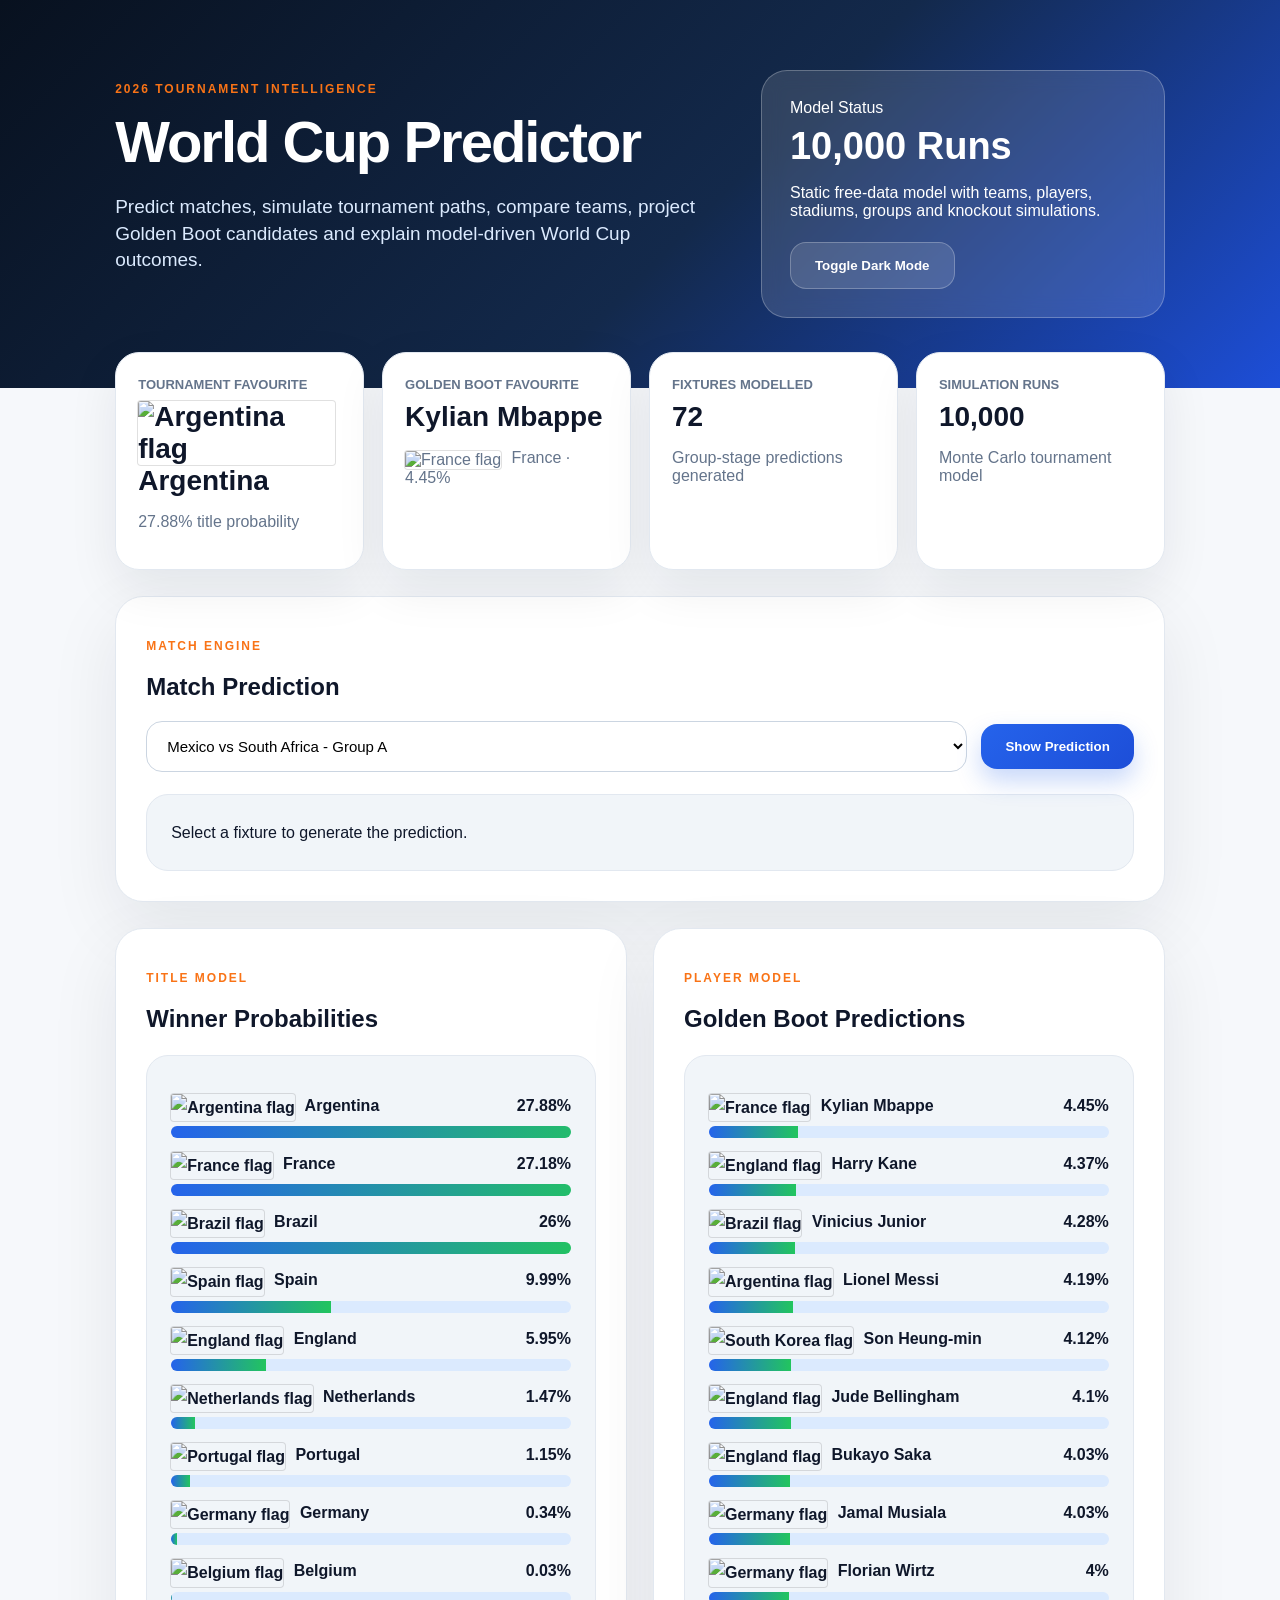
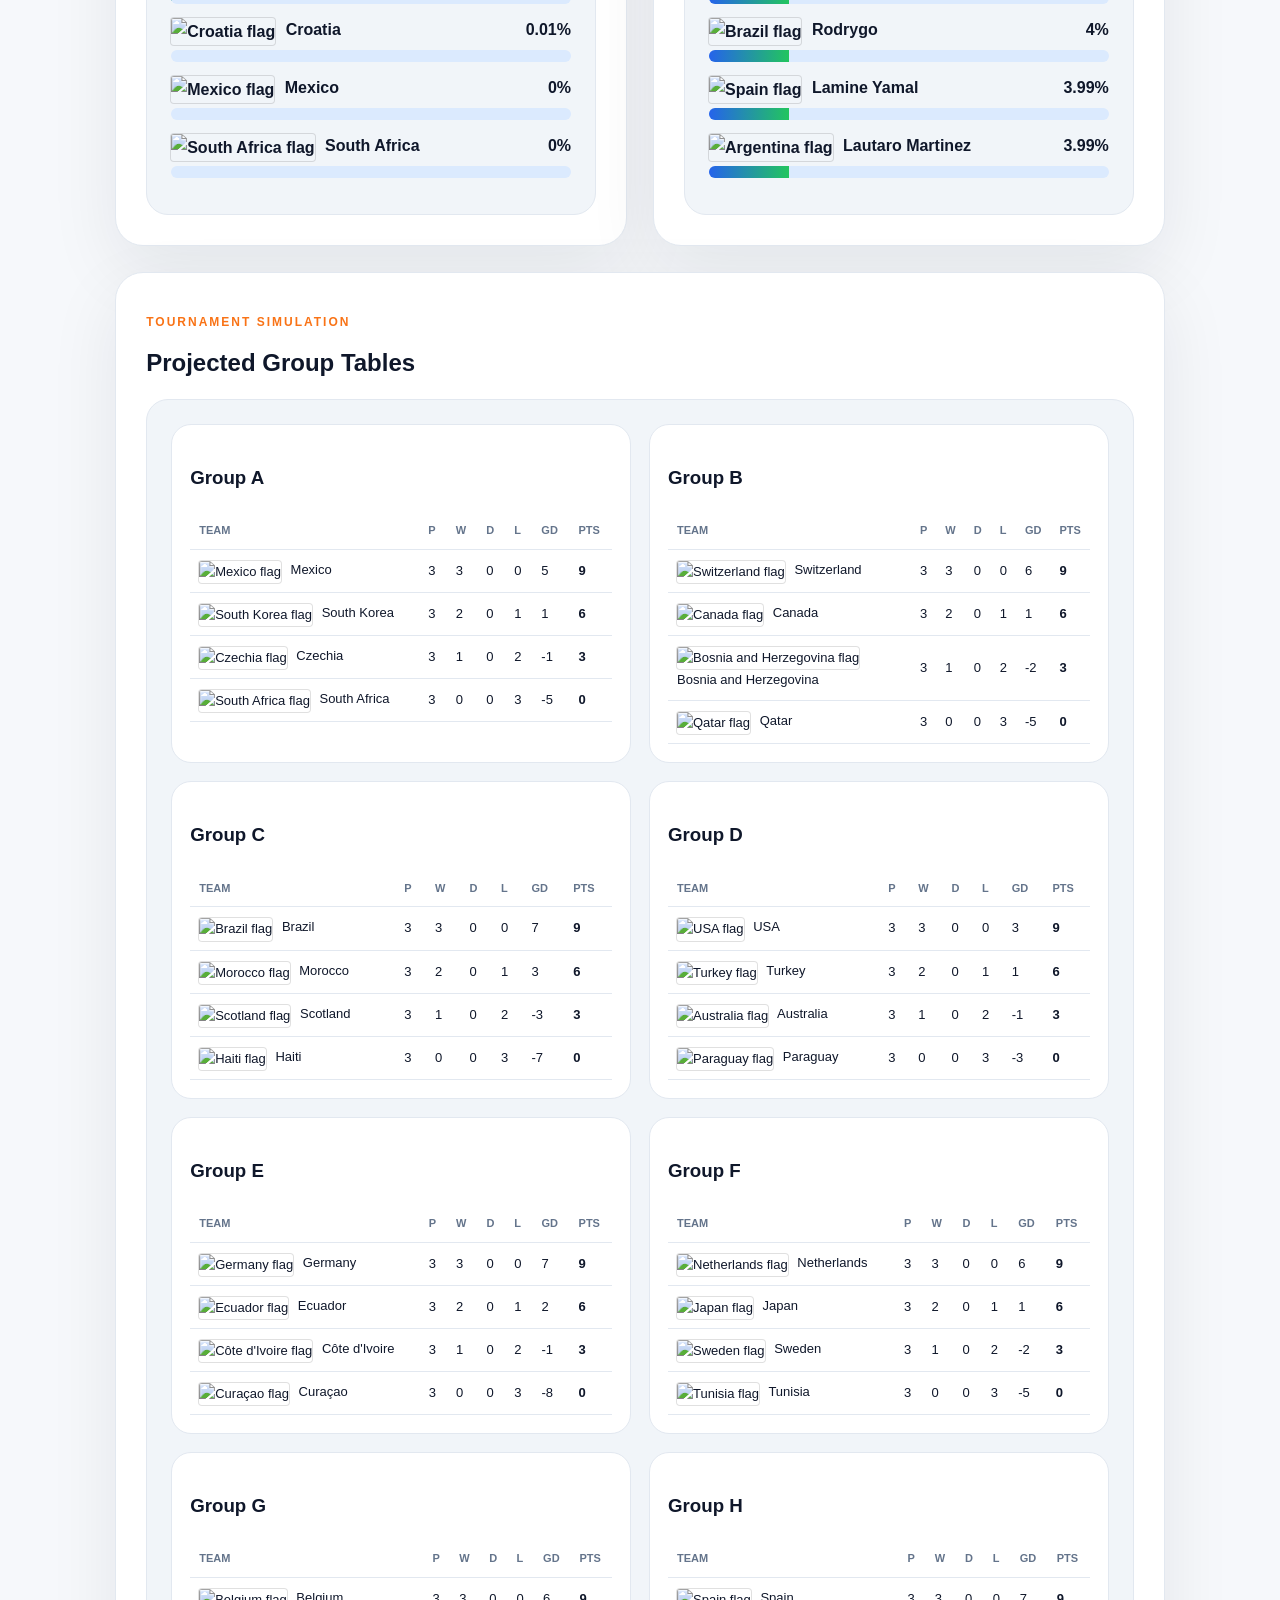
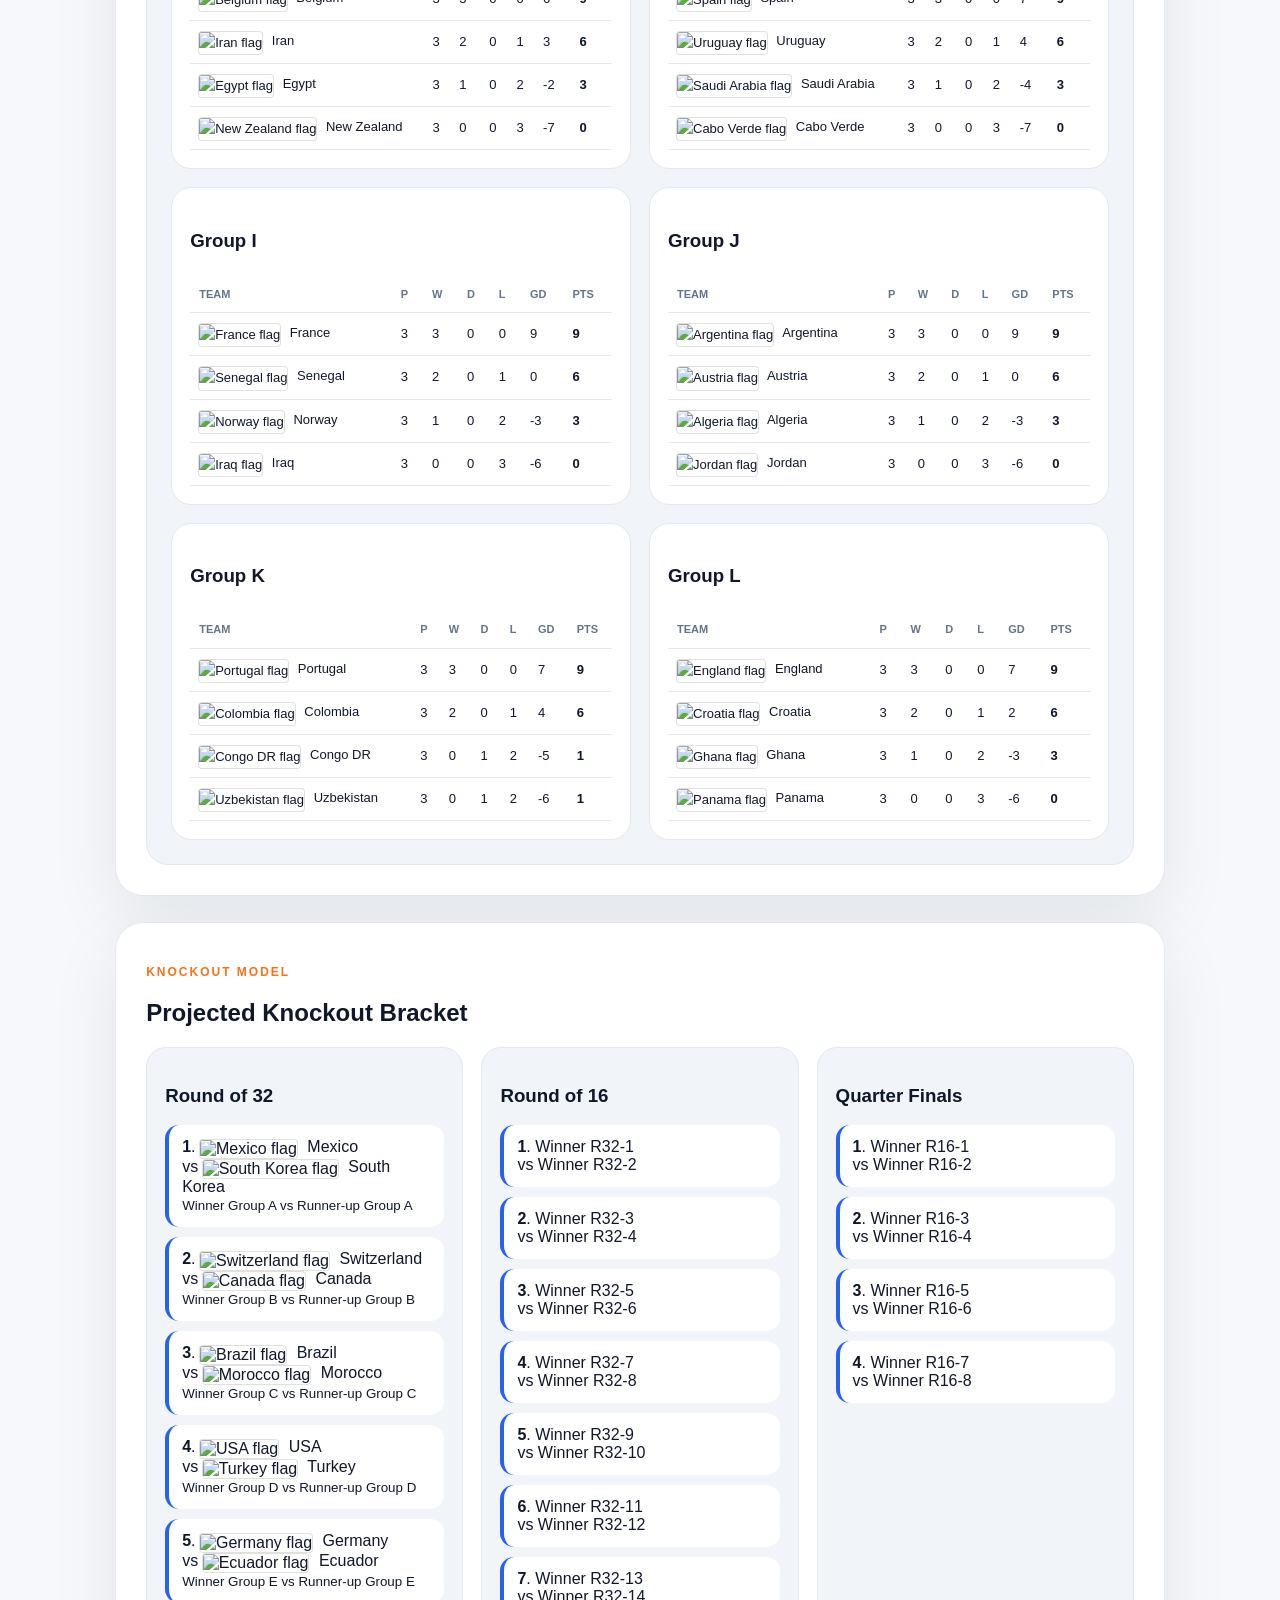
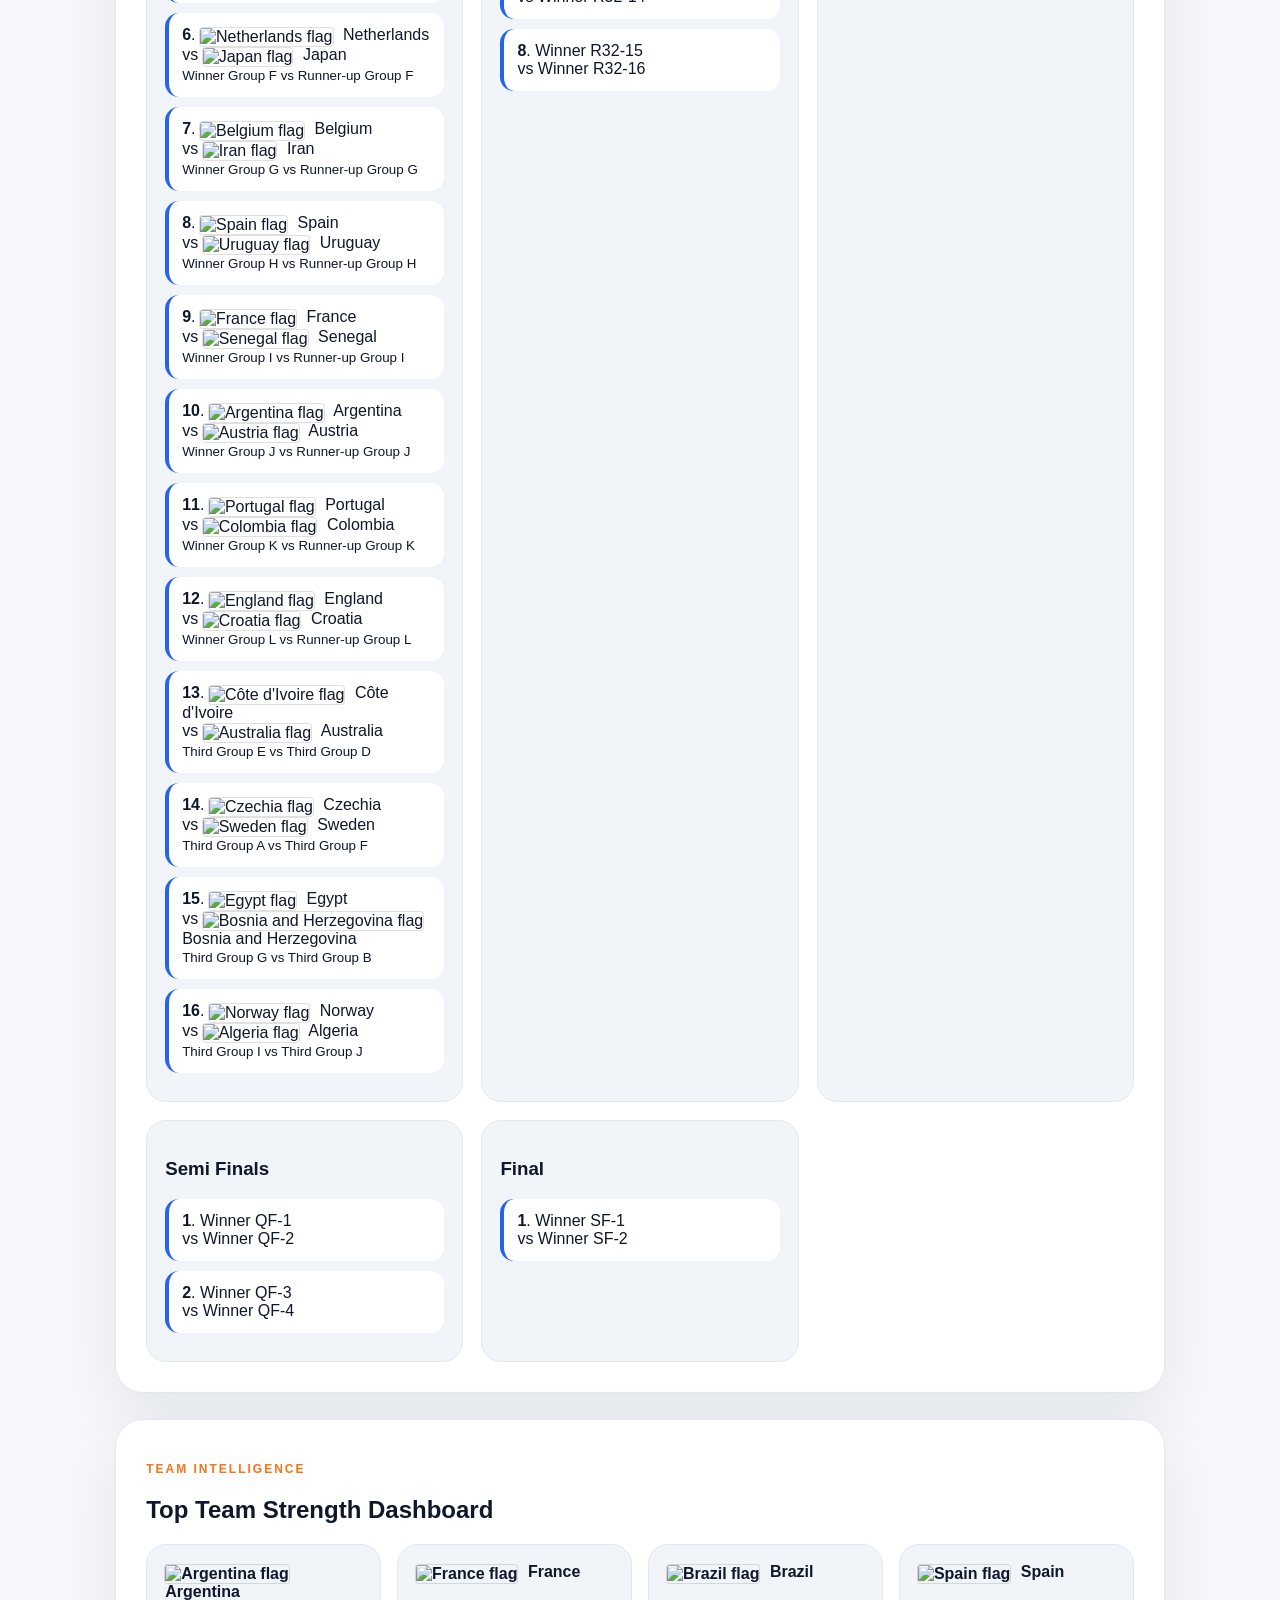
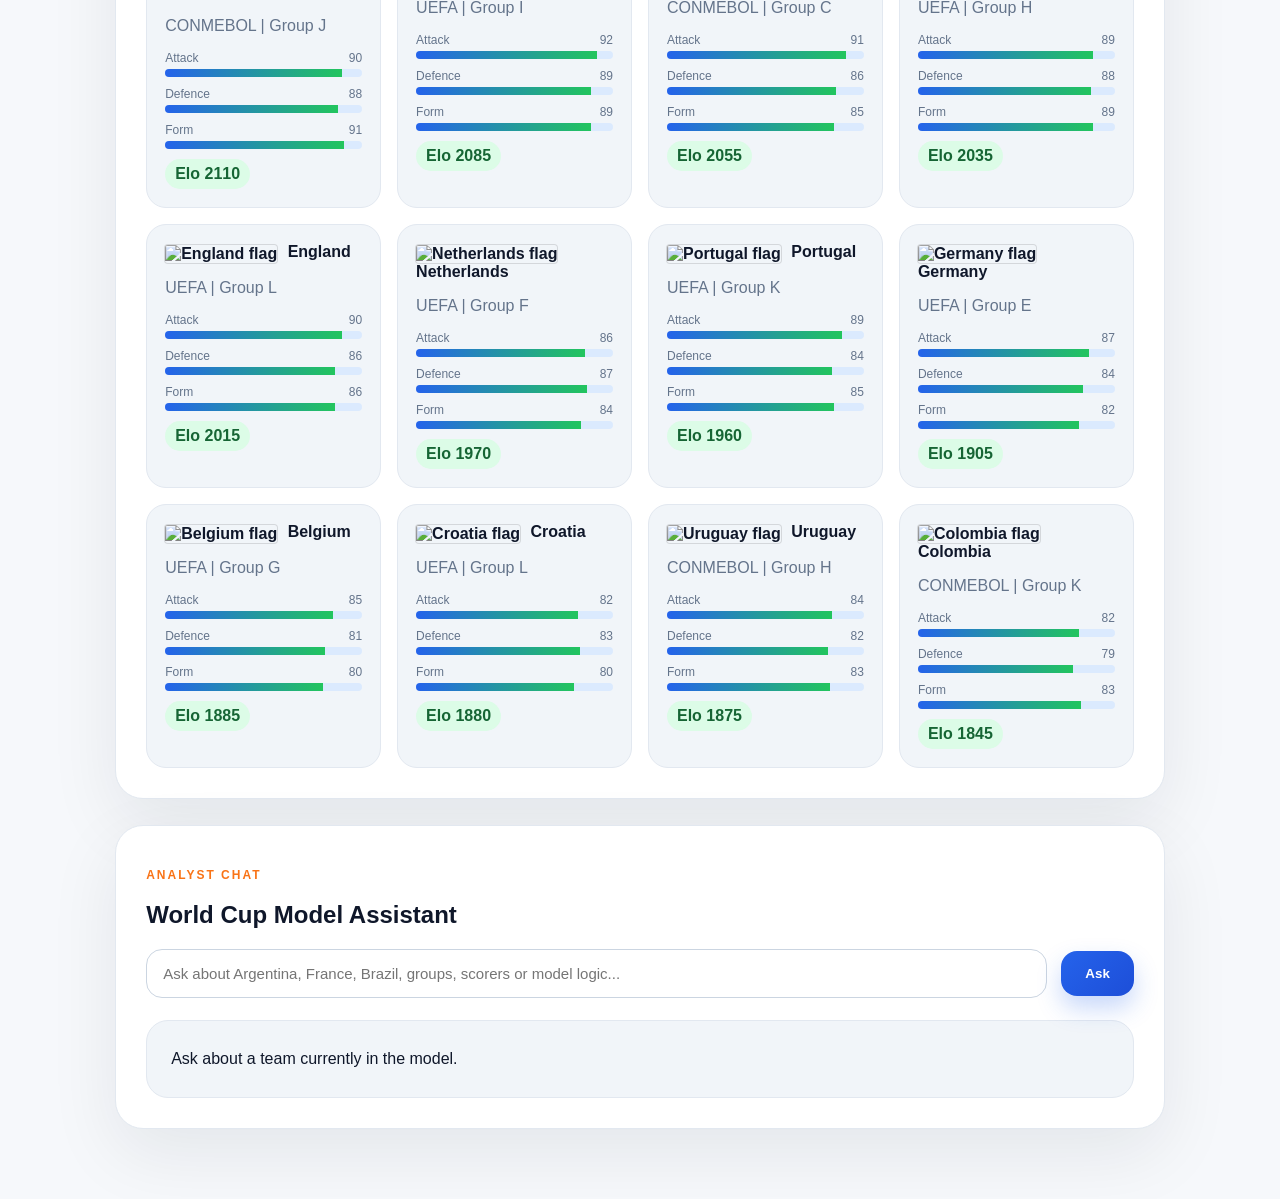
==== commit 9d8a3740: "Add dark mode toggle" ====
--- a/index.html
+++ b/index.html
@@ -20,7 +20,9 @@
       <span>Model Status</span>
       <strong>10,000 Runs</strong>
       <p>Static free-data model with teams, players, stadiums, groups and knockout simulations.</p>
-    </div>
+    <div class="top-actions">
+  <button class="secondary" onclick="toggleTheme()">Toggle Dark Mode</button>
+</div>
   </header>
 
   <main class="layout">
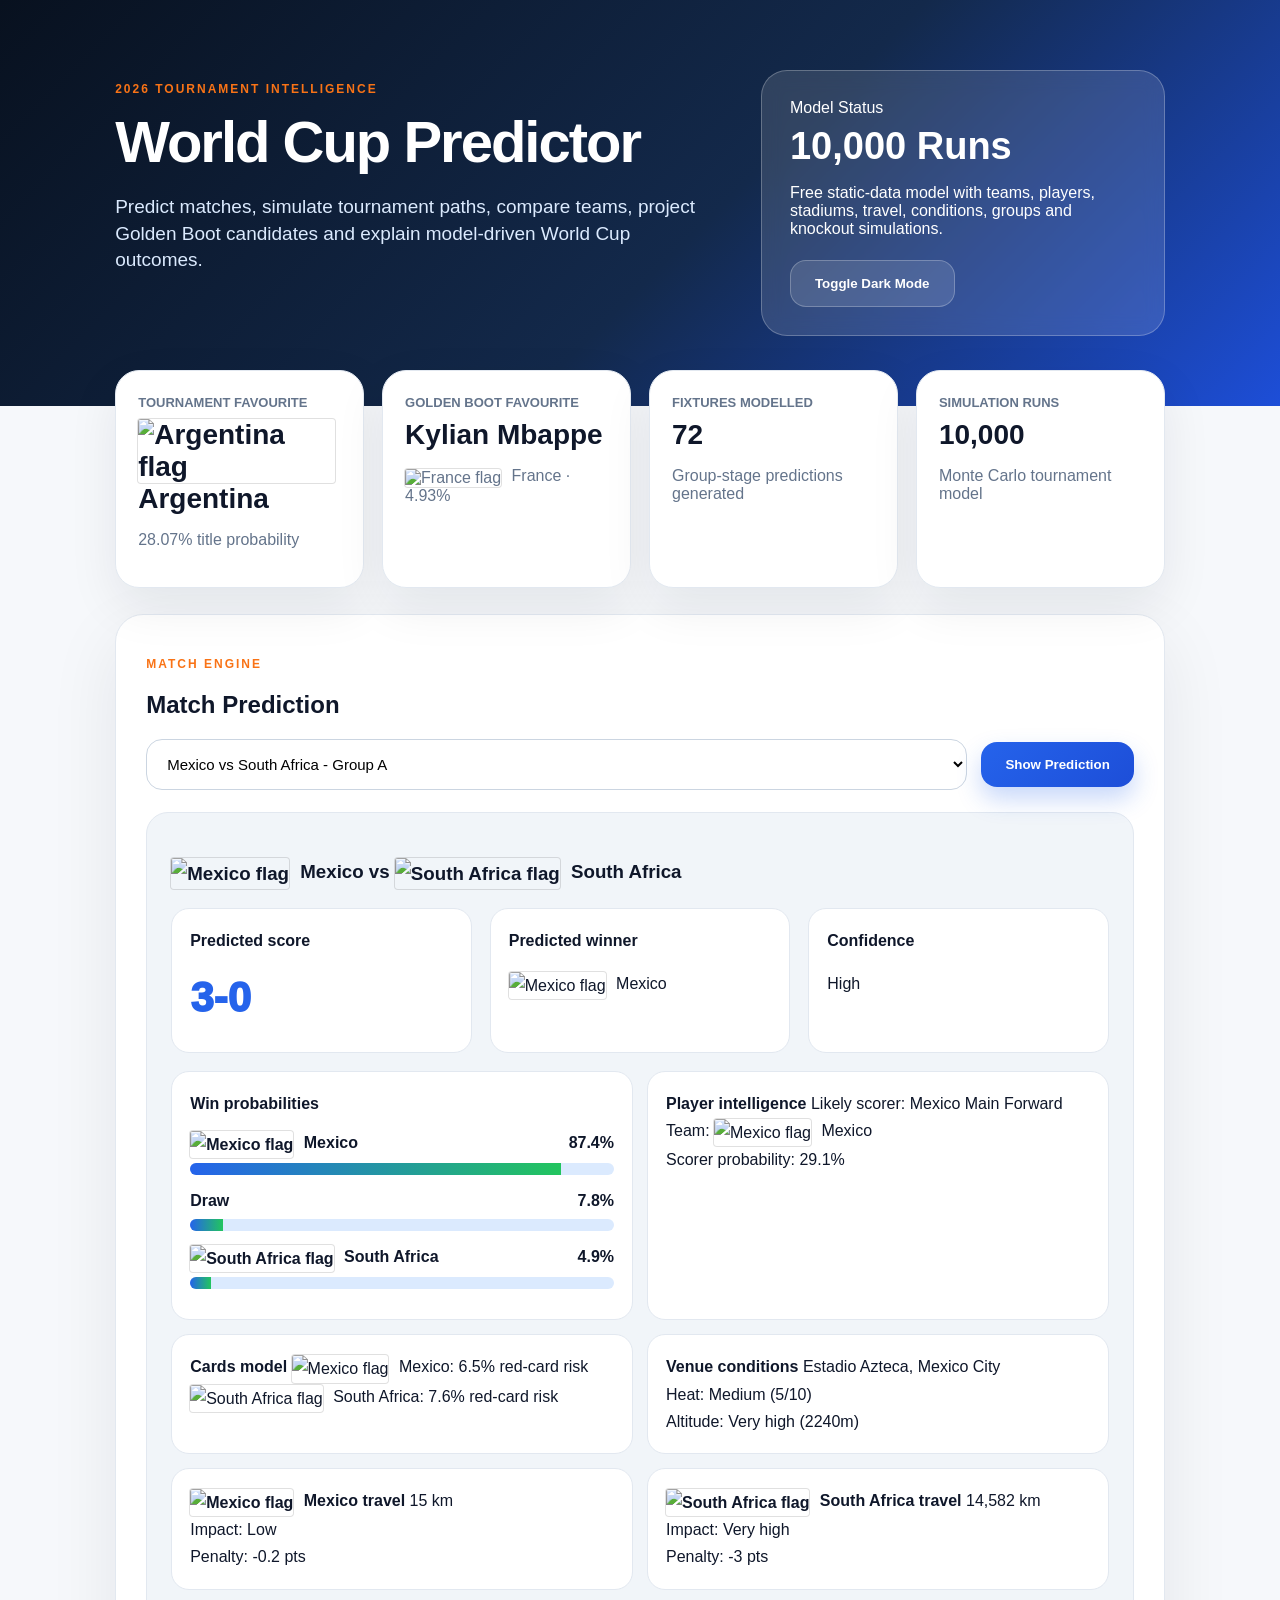
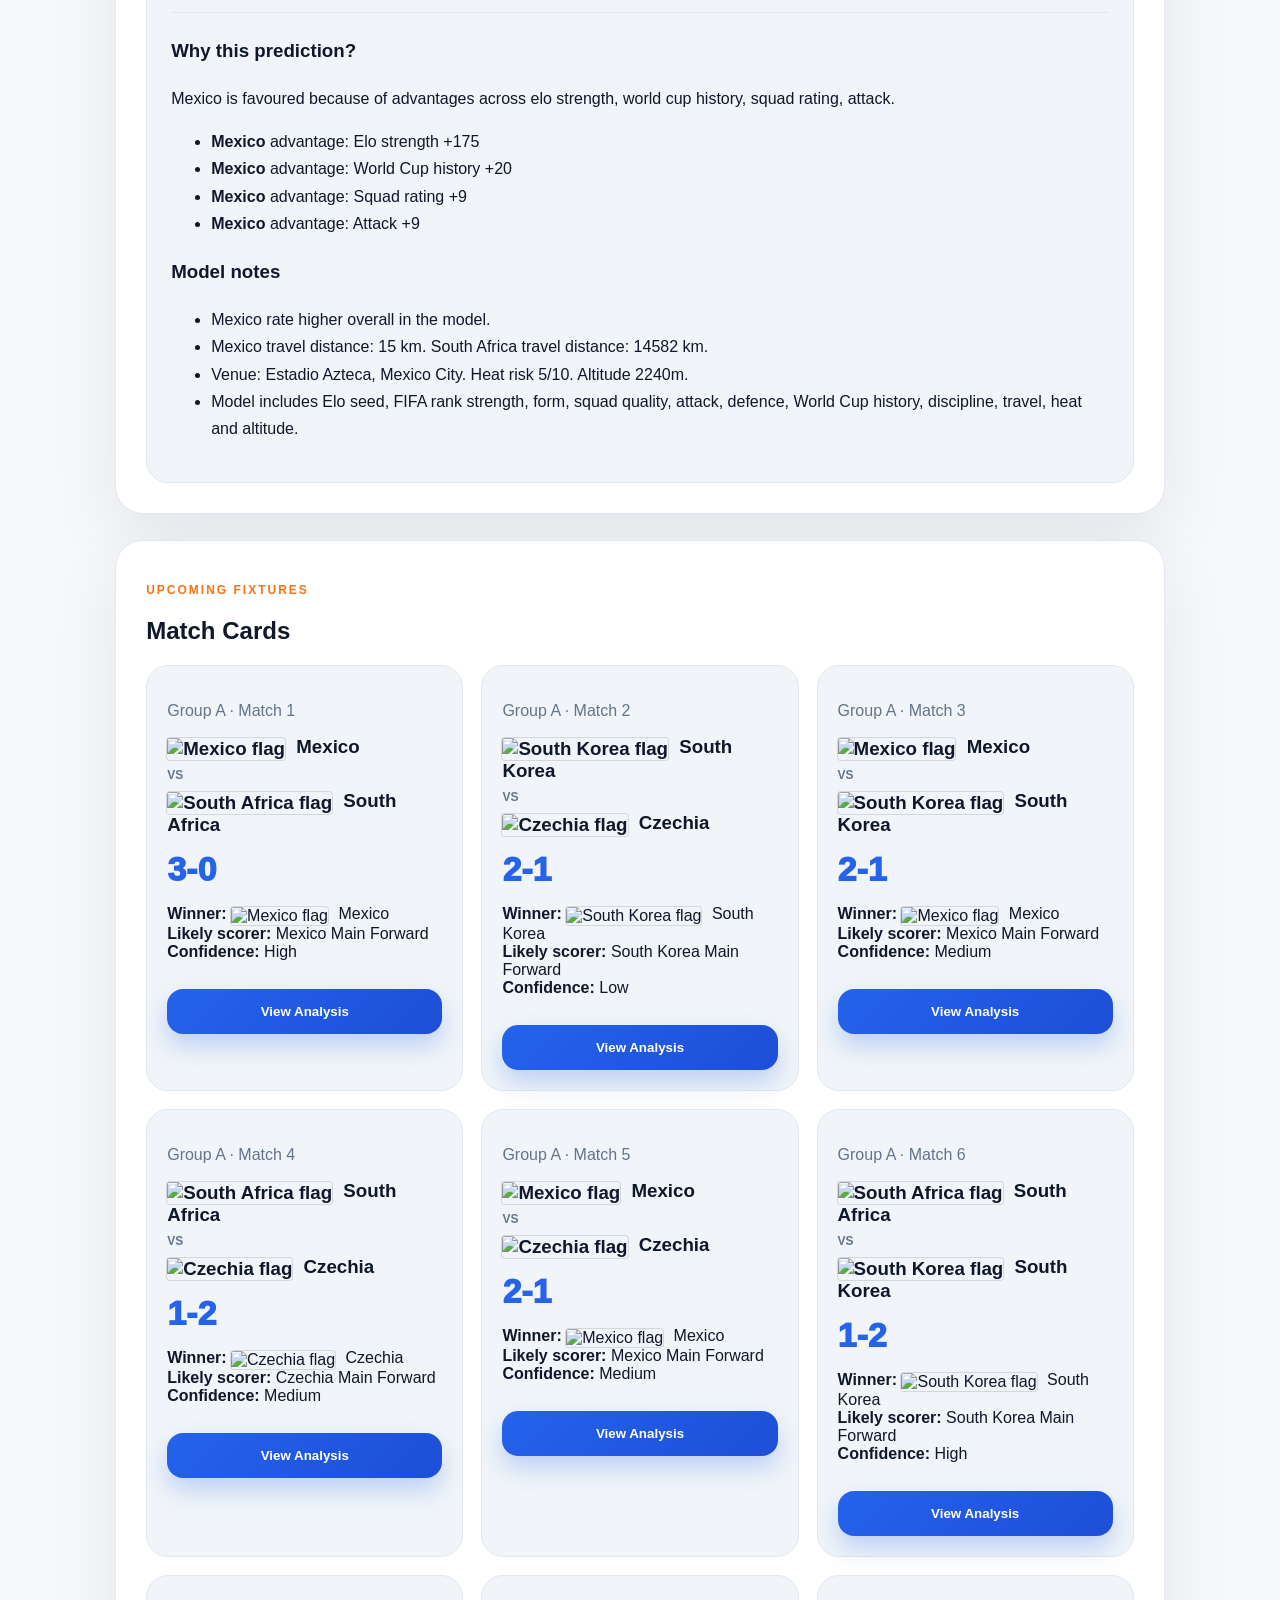
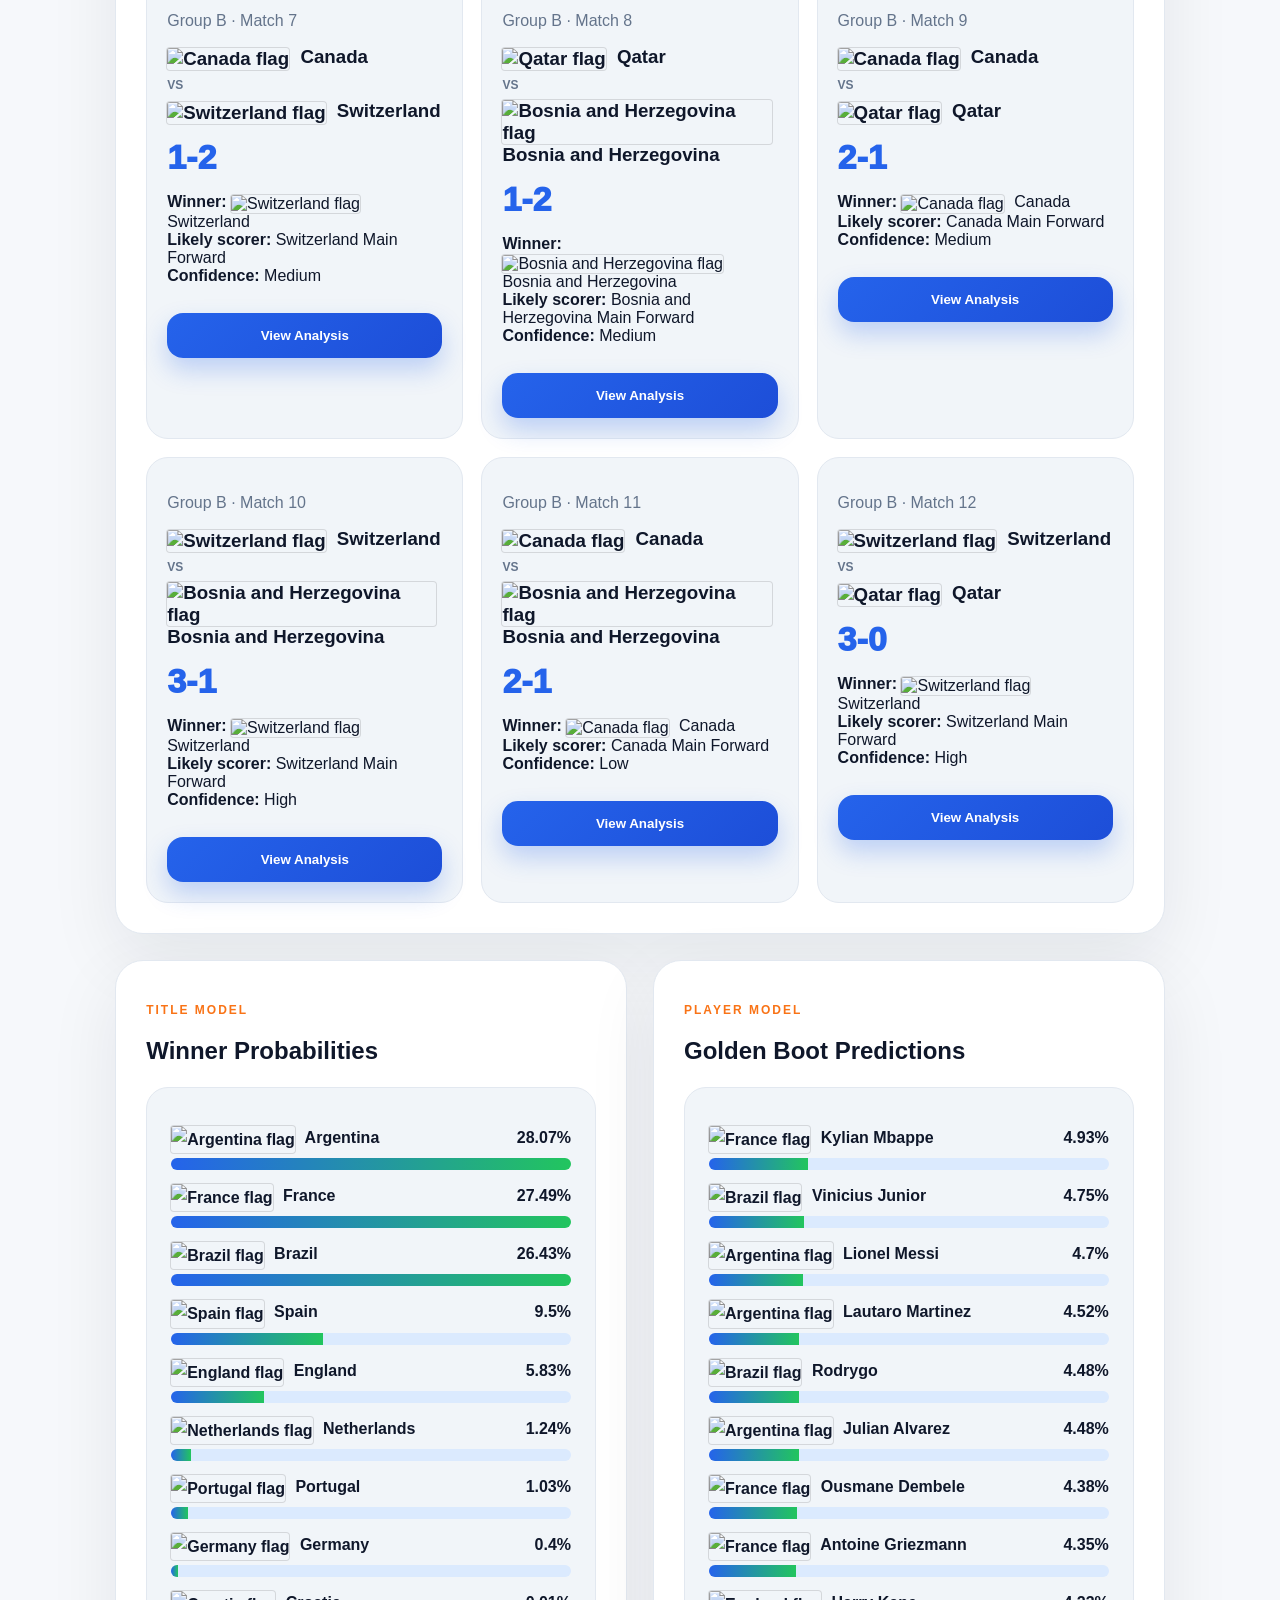
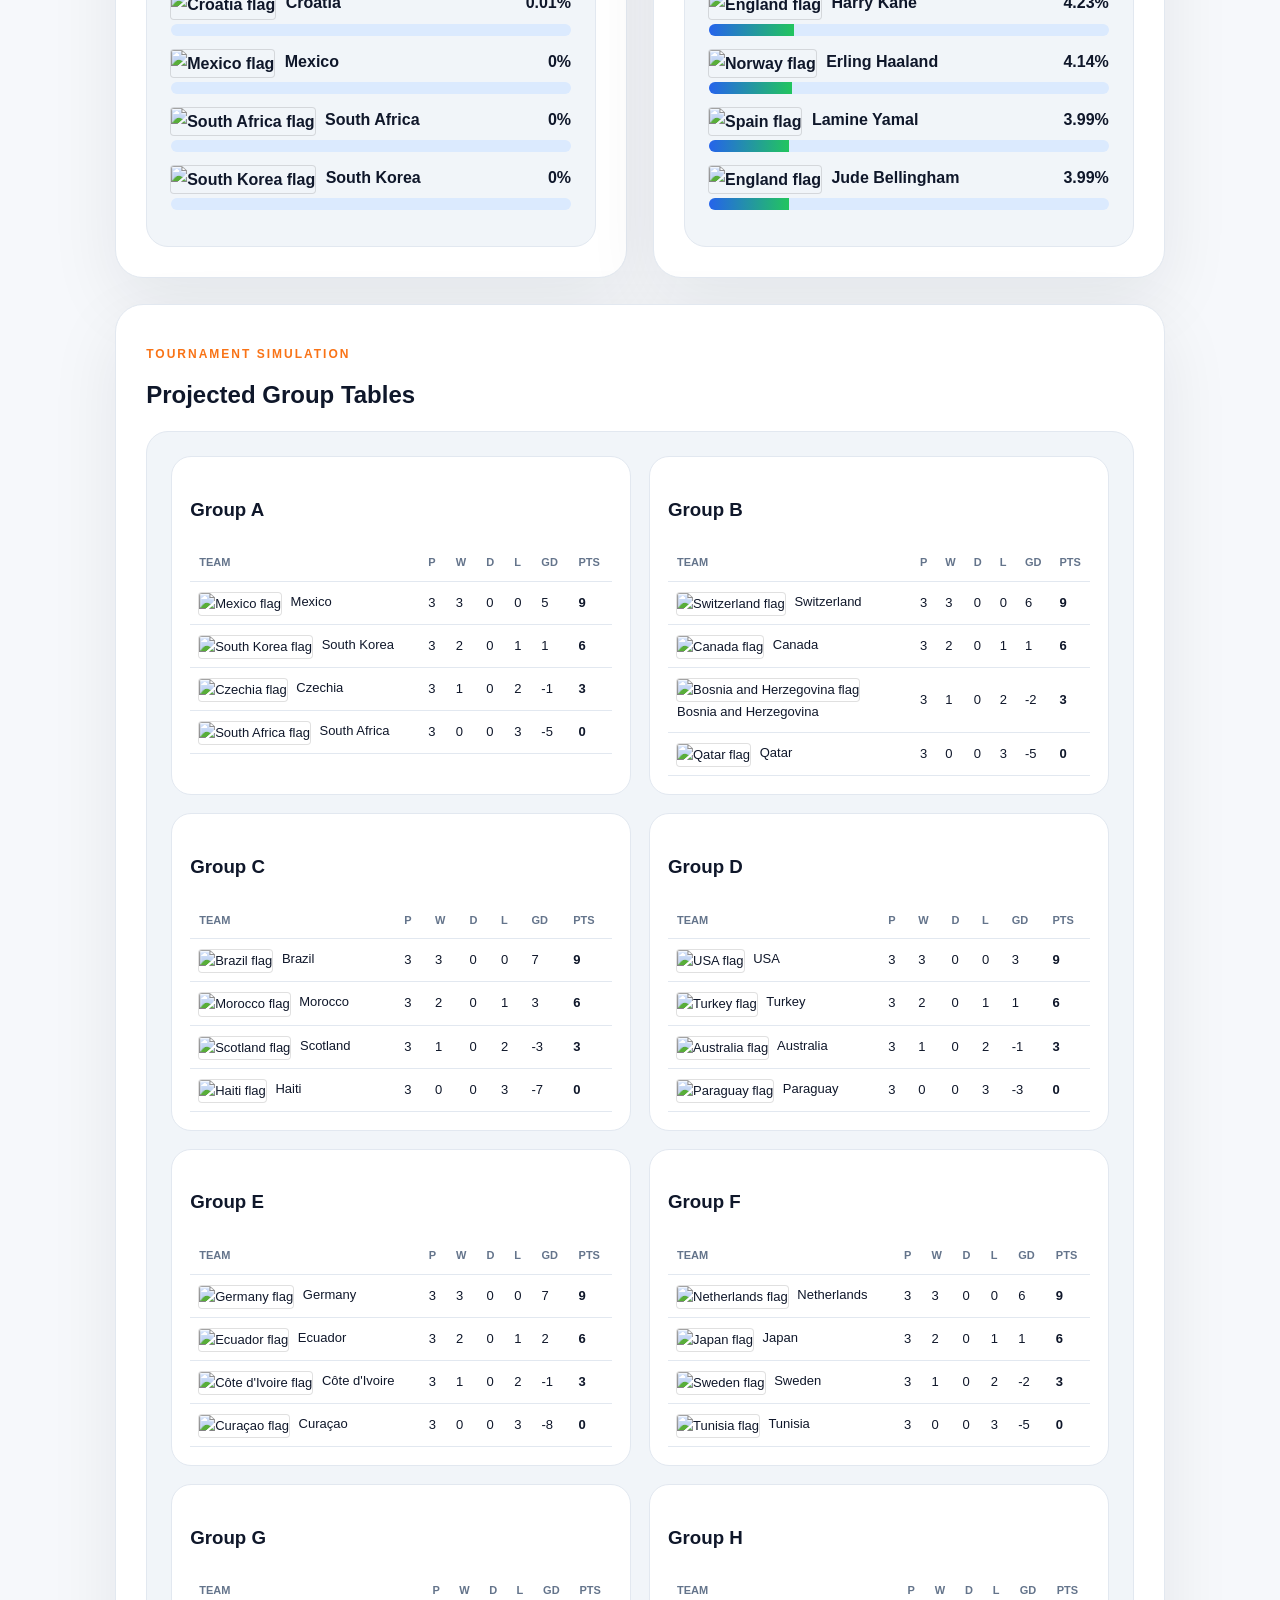
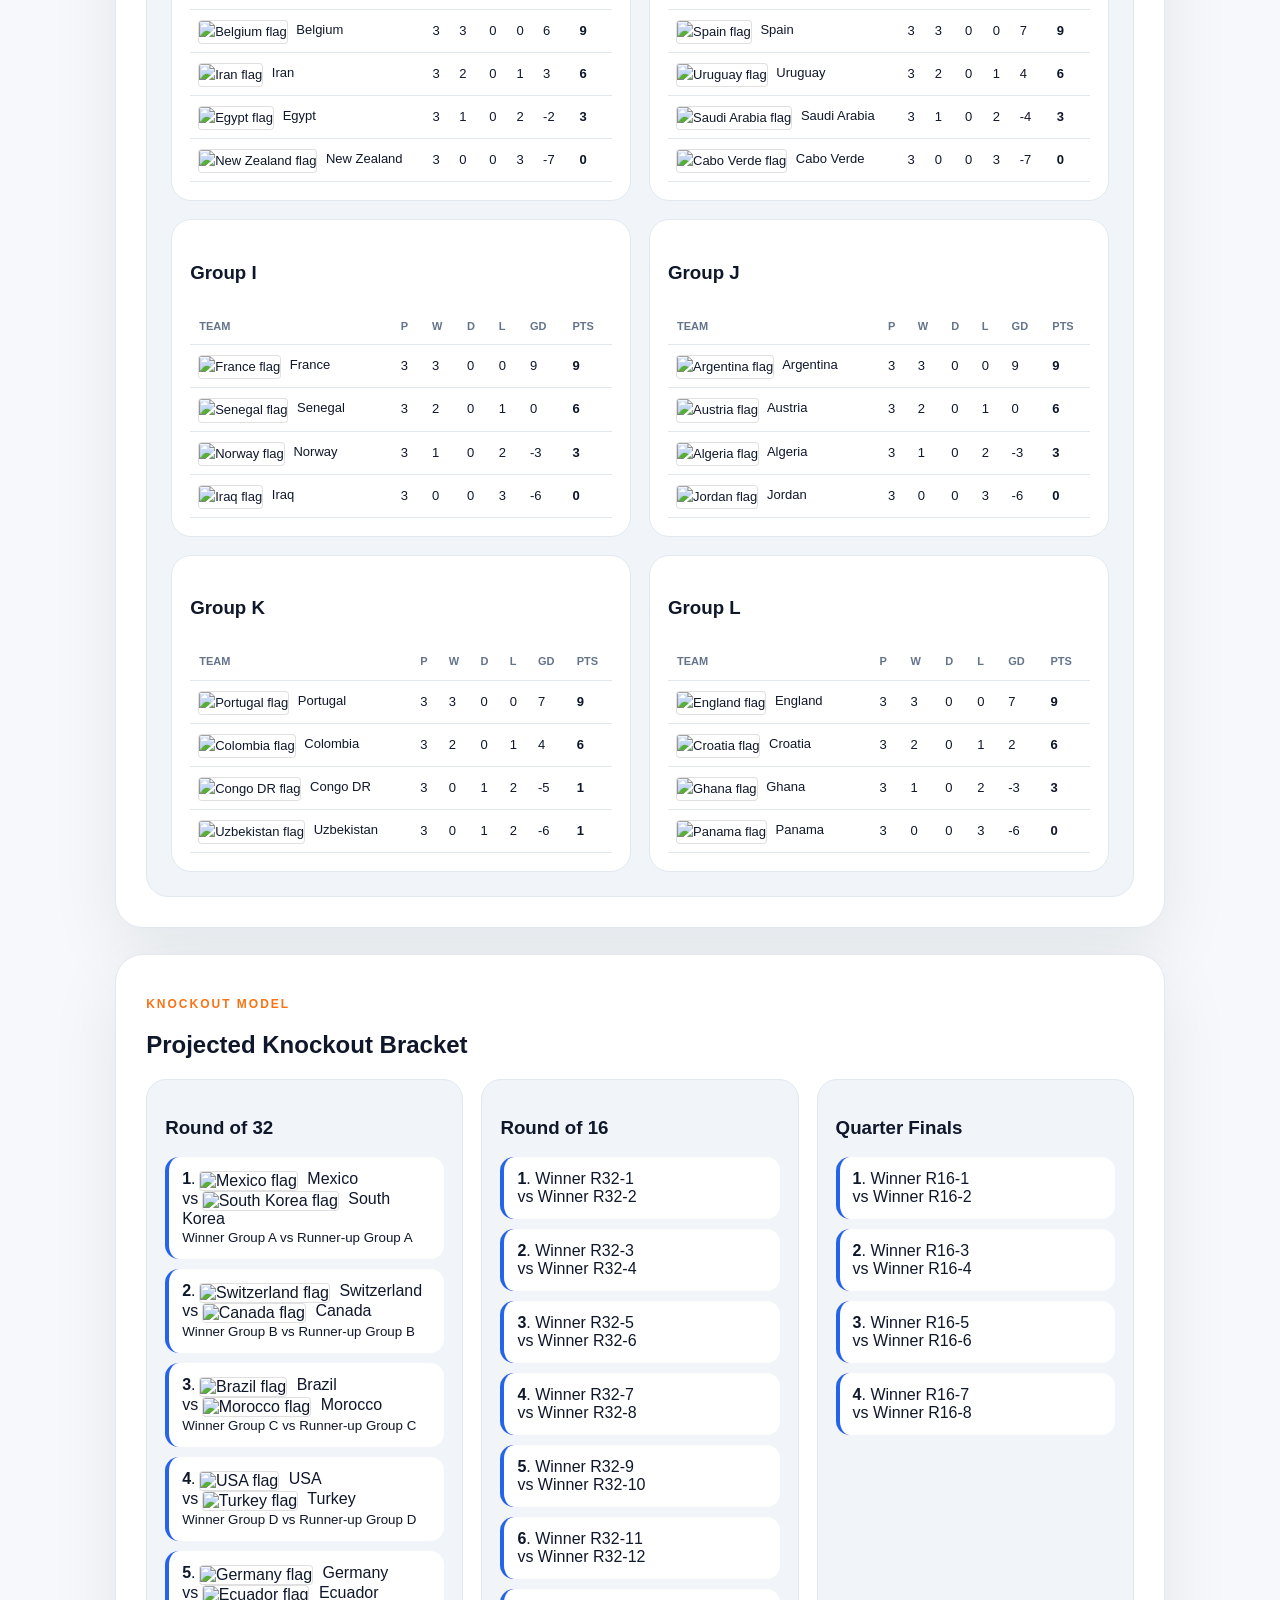
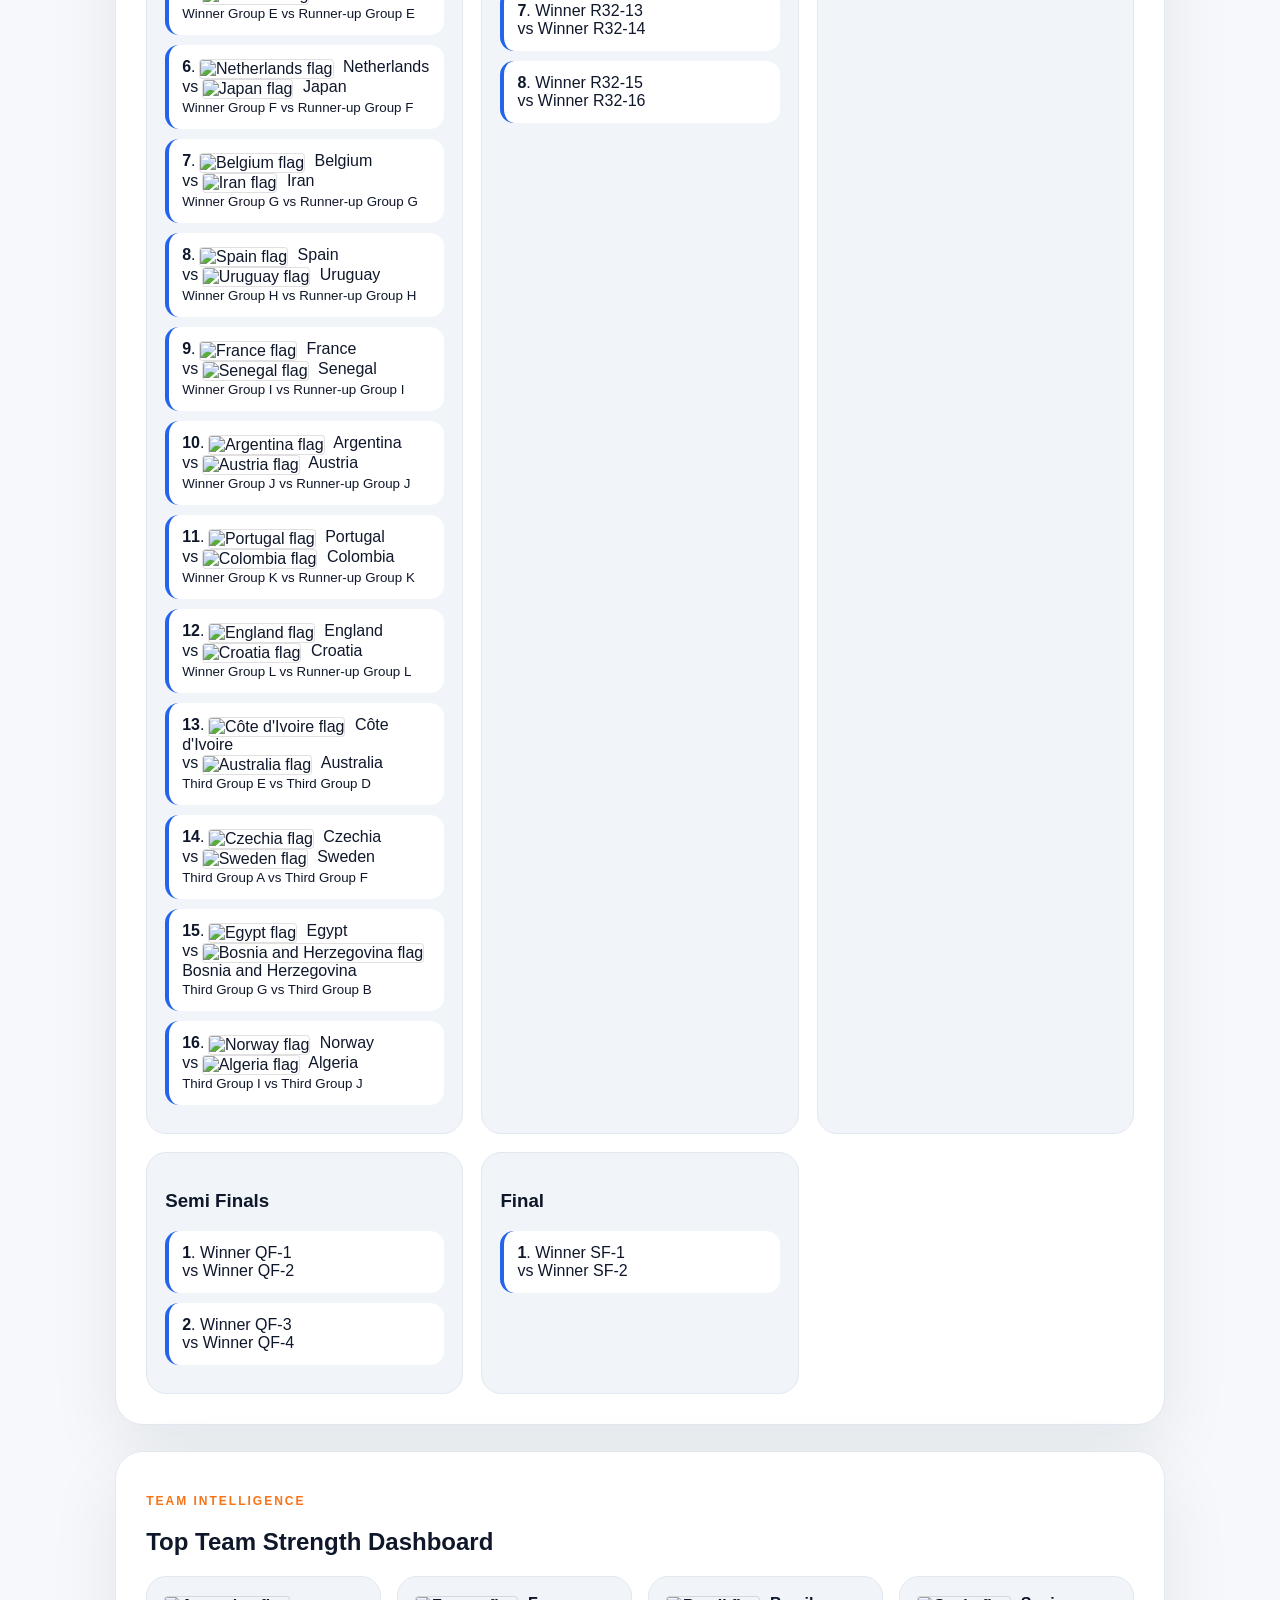
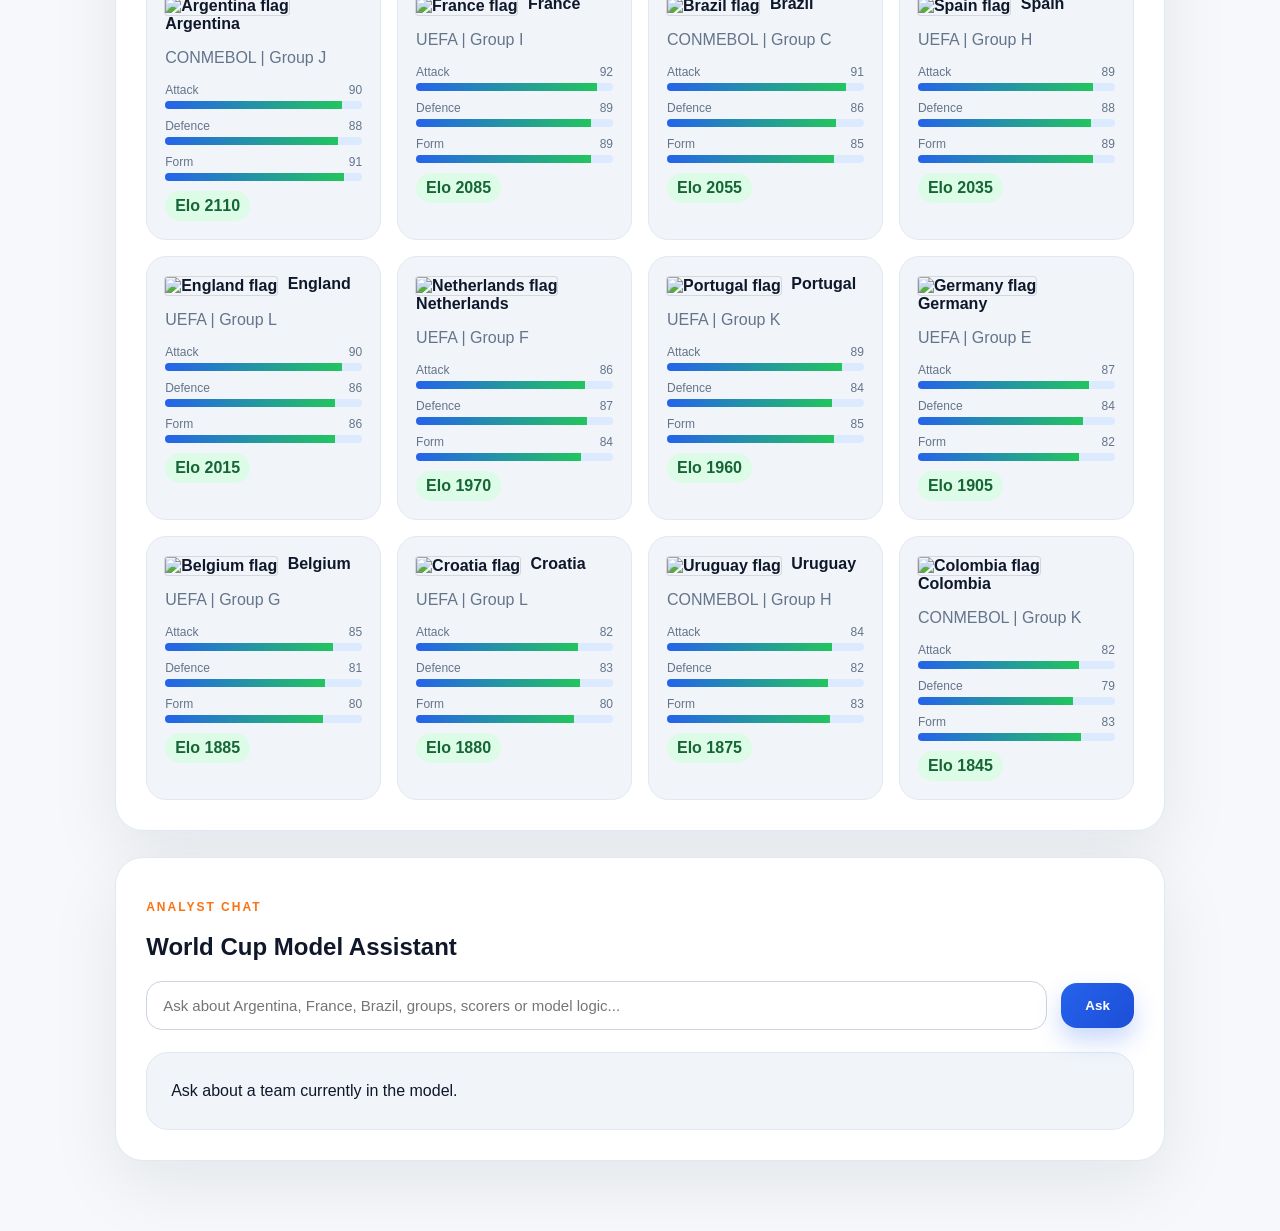
==== commit bbfd41c1: "Full dashboard and predcition engine upgrade" ====
--- a/index.html
+++ b/index.html
@@ -19,10 +19,11 @@
     <div class="hero-card">
       <span>Model Status</span>
       <strong>10,000 Runs</strong>
-      <p>Static free-data model with teams, players, stadiums, groups and knockout simulations.</p>
-    <div class="top-actions">
-  <button class="secondary" onclick="toggleTheme()">Toggle Dark Mode</button>
-</div>
+      <p>Free static-data model with teams, players, stadiums, travel, conditions, groups and knockout simulations.</p>
+      <div class="top-actions">
+        <button class="secondary" onclick="toggleTheme()">Toggle Dark Mode</button>
+      </div>
+    </div>
   </header>
 
   <main class="layout">
@@ -31,15 +32,19 @@
     <section class="card">
       <p class="eyebrow">Match Engine</p>
       <h2>Match Prediction</h2>
-
       <div class="predictor-grid">
         <select id="fixtureSelect"></select>
         <button onclick="showPrediction()">Show Prediction</button>
       </div>
-
       <div id="prediction" class="result-box empty">
         Select a fixture to generate the prediction.
       </div>
+    </section>
+
+    <section class="card">
+      <p class="eyebrow">Upcoming Fixtures</p>
+      <h2>Match Cards</h2>
+      <div id="matchCards" class="match-card-grid"></div>
     </section>
 
     <section class="card half">
@@ -57,9 +62,7 @@
     <section class="card">
       <p class="eyebrow">Tournament Simulation</p>
       <h2>Projected Group Tables</h2>
-      <div id="groups" class="result-box empty">
-        Loading simulated group tables...
-      </div>
+      <div id="groups" class="result-box empty">Loading simulated group tables...</div>
     </section>
 
     <section class="card">
@@ -77,18 +80,14 @@
     <section class="card">
       <p class="eyebrow">Analyst Chat</p>
       <h2>World Cup Model Assistant</h2>
-
       <div class="predictor-grid">
         <input id="chatInput" placeholder="Ask about Argentina, France, Brazil, groups, scorers or model logic..." />
         <button onclick="askChat()">Ask</button>
       </div>
-
-      <div id="chatOutput" class="result-box empty">
-        Ask about a team currently in the model.
-      </div>
+      <div id="chatOutput" class="result-box empty">Ask about a team currently in the model.</div>
     </section>
   </main>
 
   <script src="app.js"></script>
 </body>
-</html>+</html>
--- a/style.css
+++ b/style.css
@@ -1,6 +1,4 @@
-* {
-  box-sizing: border-box;
-}
+* { box-sizing: border-box; }
 
 :root {
   --bg: #f6f8fb;
@@ -100,13 +98,8 @@
   border: 1px solid var(--border);
 }
 
-.half {
-  grid-column: span 6;
-}
-
-.third {
-  grid-column: span 4;
-}
+.half { grid-column: span 6; }
+.third { grid-column: span 4; }
 
 .kpi-grid {
   grid-column: span 12;
@@ -145,8 +138,7 @@
   align-items: center;
 }
 
-select,
-input {
+select, input {
   width: 100%;
   padding: 15px 16px;
   border-radius: 16px;
@@ -188,7 +180,8 @@
   margin: 18px 0;
 }
 
-.prediction-grid div {
+.prediction-grid div,
+.info-card {
   background: var(--card);
   border: 1px solid var(--border);
   border-radius: 18px;
@@ -207,18 +200,6 @@
   grid-template-columns: repeat(2, 1fr);
   gap: 14px;
   margin: 18px 0;
-}
-
-.info-card {
-  background: var(--card);
-  border: 1px solid var(--border);
-  border-radius: 18px;
-  padding: 16px;
-}
-
-.info-card strong {
-  display: block;
-  margin-bottom: 6px;
 }
 
 .flag {
@@ -244,9 +225,7 @@
   padding: 18px;
 }
 
-.stat-bar {
-  margin-top: 10px;
-}
+.stat-bar { margin-top: 10px; }
 
 .stat-bar label {
   display: flex;
@@ -255,18 +234,20 @@
   color: var(--muted);
 }
 
-.bar {
-  height: 8px;
+.bar, .chart-bar {
   background: #dbeafe;
   border-radius: 999px;
   overflow: hidden;
-  margin-top: 4px;
-}
-
-.bar span {
+}
+
+.bar { height: 8px; margin-top: 4px; }
+.chart-bar { height: 12px; }
+
+.bar span, .chart-bar span {
   display: block;
   height: 100%;
   background: linear-gradient(90deg, var(--primary), var(--accent));
+  max-width: 100%;
 }
 
 .score-pill {
@@ -292,8 +273,7 @@
   font-size: 13px;
 }
 
-.group-table th,
-.group-table td {
+.group-table th, .group-table td {
   padding: 9px;
   border-bottom: 1px solid var(--border);
   text-align: left;
@@ -332,9 +312,7 @@
   border-left: 4px solid var(--primary);
 }
 
-.chart-row {
-  margin: 12px 0;
-}
+.chart-row { margin: 12px 0; }
 
 .chart-label {
   display: flex;
@@ -343,22 +321,42 @@
   margin-bottom: 5px;
 }
 
-.chart-bar {
-  height: 12px;
-  background: #dbeafe;
-  border-radius: 999px;
-  overflow: hidden;
-}
-
-.chart-bar span {
-  display: block;
-  height: 100%;
-  background: linear-gradient(90deg, var(--primary), var(--accent));
-}
-
-.muted {
+.match-card-grid {
+  display: grid;
+  grid-template-columns: repeat(3, 1fr);
+  gap: 18px;
+}
+
+.fixture-card {
+  background: var(--soft);
+  border: 1px solid var(--border);
+  border-radius: 22px;
+  padding: 20px;
+}
+
+.fixture-card h3 { margin: 8px 0; }
+
+.vs-small {
   color: var(--muted);
-}
+  font-size: 12px;
+  font-weight: 900;
+  text-transform: uppercase;
+  margin: 4px 0;
+}
+
+.score-preview {
+  font-size: 34px;
+  font-weight: 950;
+  color: var(--primary);
+  margin: 14px 0;
+}
+
+.fixture-card button {
+  width: 100%;
+  margin-top: 12px;
+}
+
+.muted { color: var(--muted); }
 
 hr {
   border: none;
@@ -367,40 +365,21 @@
 }
 
 @media (max-width: 1000px) {
-  .hero,
-  .layout,
-  .predictor-grid {
-    display: block;
-  }
-
-  .kpi-grid,
-  .team-grid,
-  #groups,
-  .bracket,
-  .prediction-grid,
-  .info-grid {
+  .hero, .layout, .predictor-grid { display: block; }
+
+  .kpi-grid, .team-grid, #groups, .bracket,
+  .prediction-grid, .info-grid, .match-card-grid {
     grid-template-columns: 1fr;
   }
 
-  .kpi-grid {
-    margin-top: 20px;
-  }
-
-  .card,
-  .half,
-  .third {
+  .kpi-grid { margin-top: 20px; }
+
+  .card, .half, .third {
     grid-column: span 12;
     margin-bottom: 22px;
   }
 
-  h1,
-  .hero h1 {
-    font-size: 40px;
-  }
-
-  button,
-  select,
-  input {
-    margin-top: 10px;
-  }
-}+  .hero h1 { font-size: 40px; }
+
+  button, select, input { margin-top: 10px; }
+}
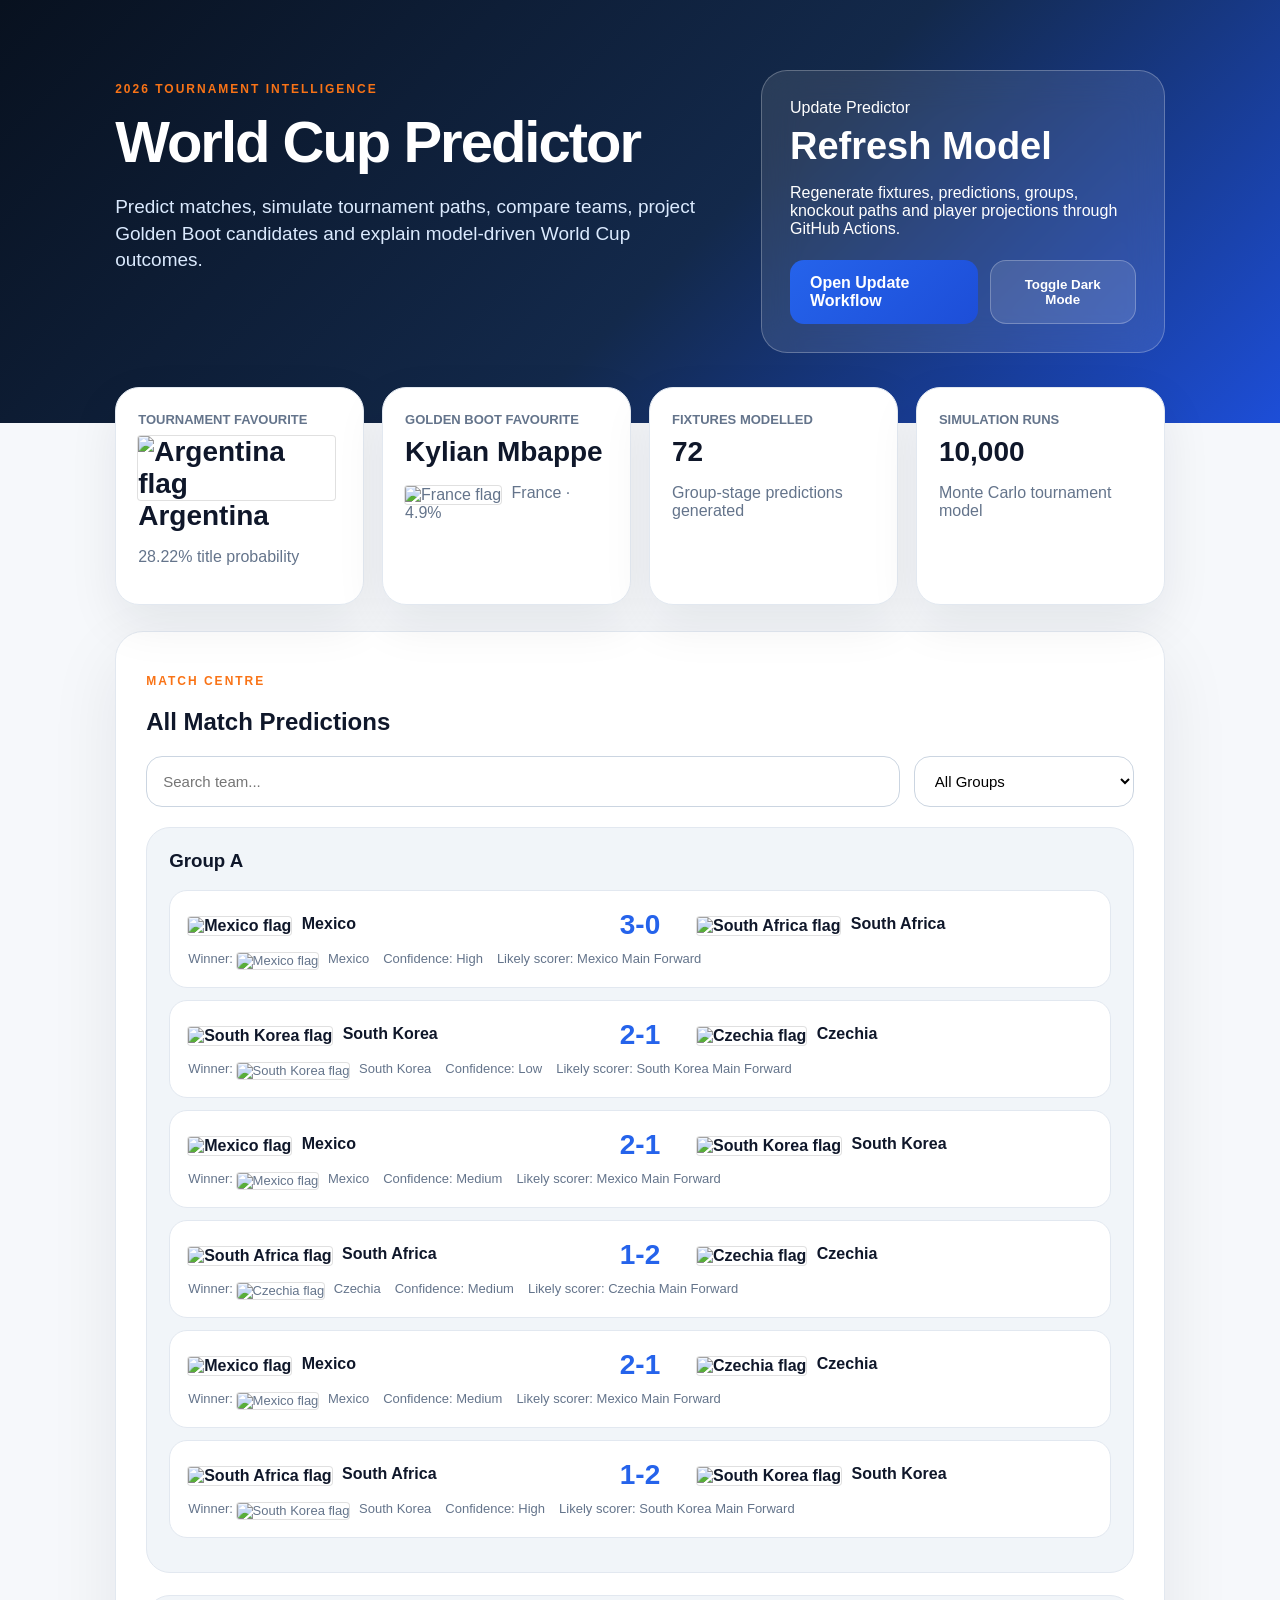
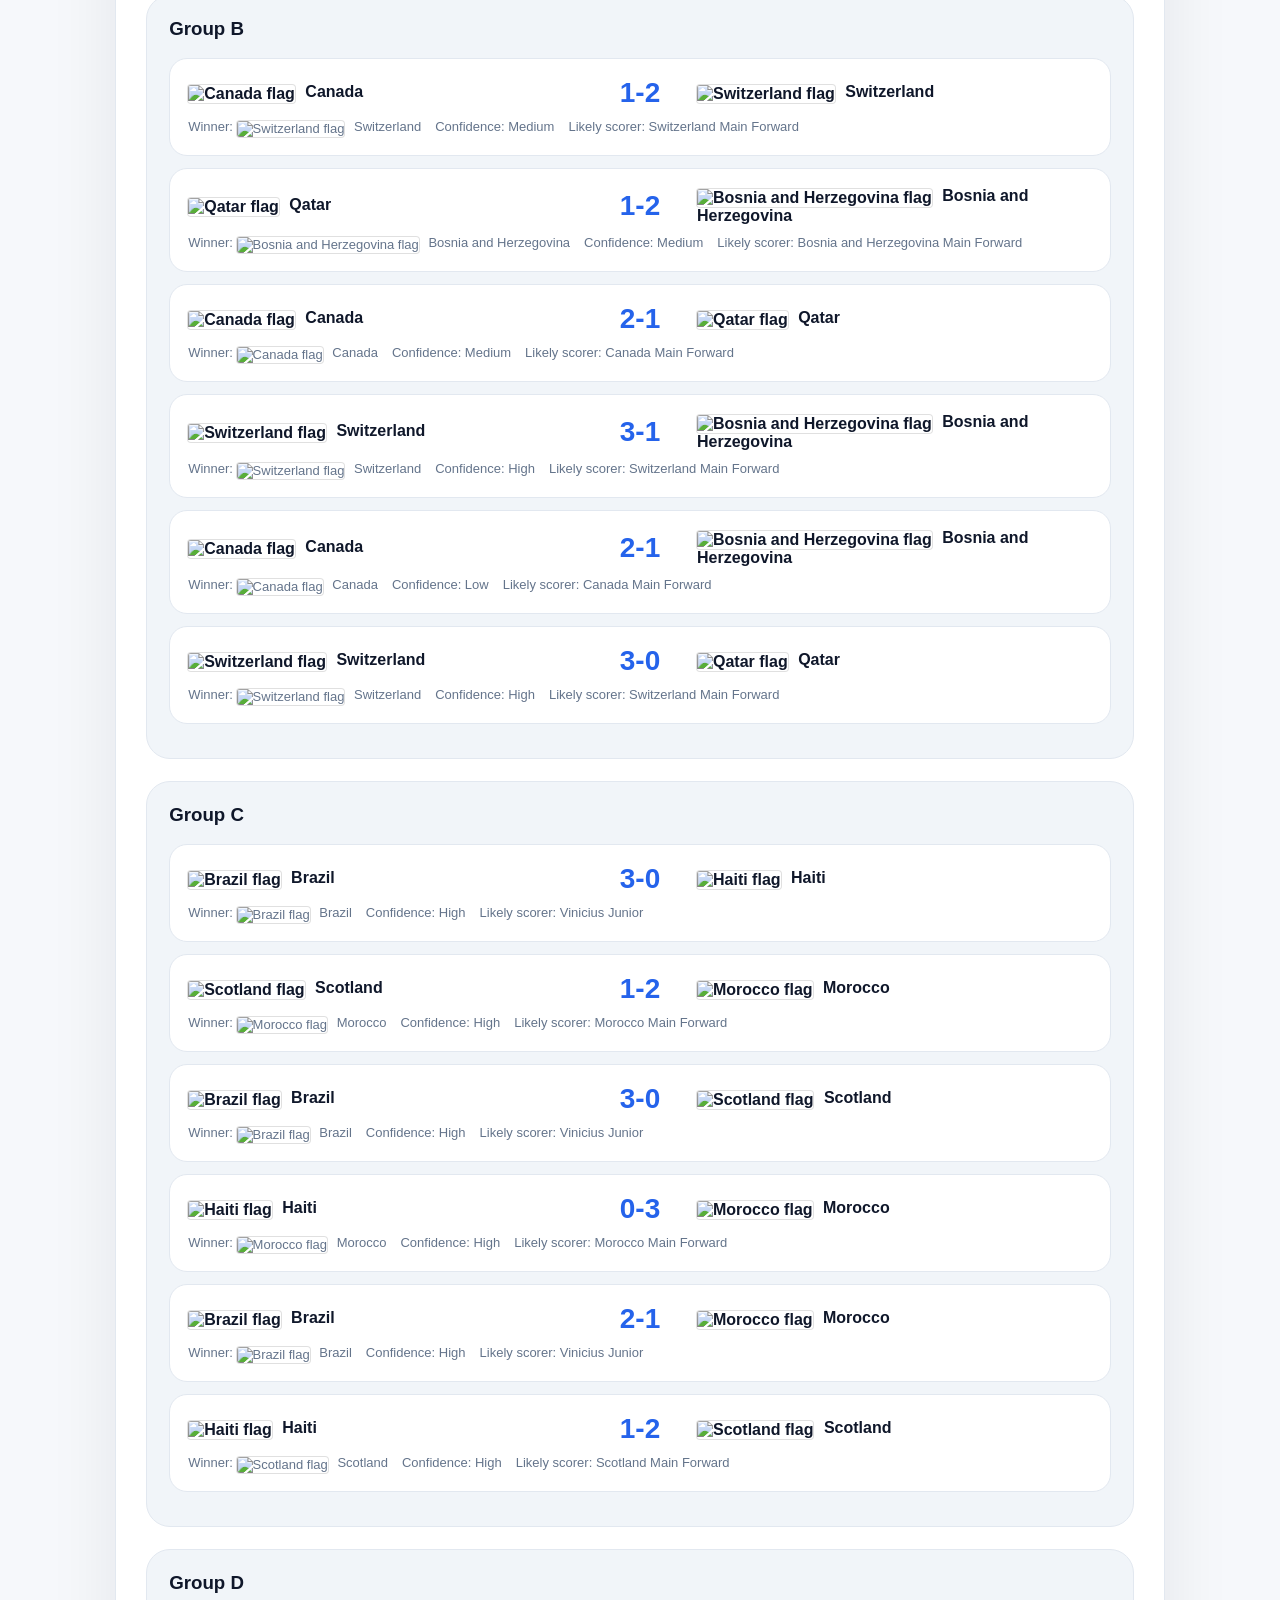
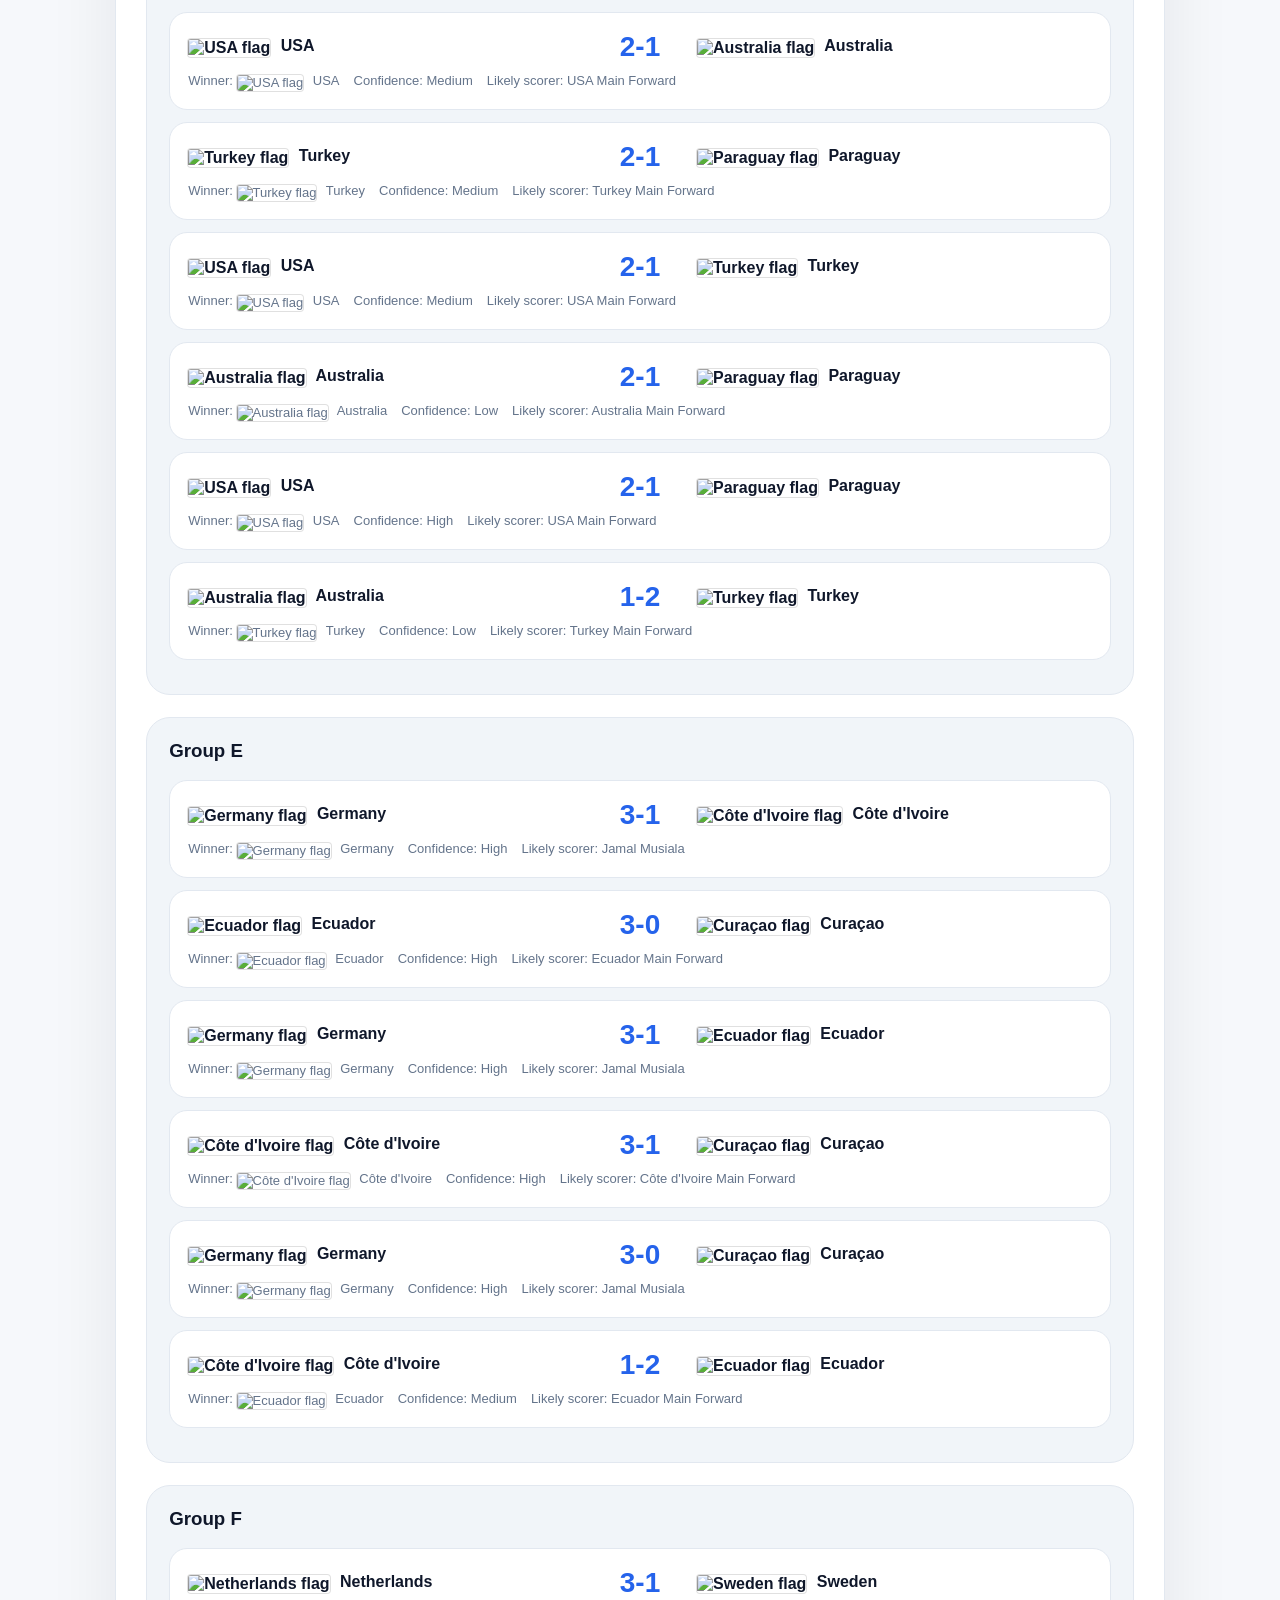
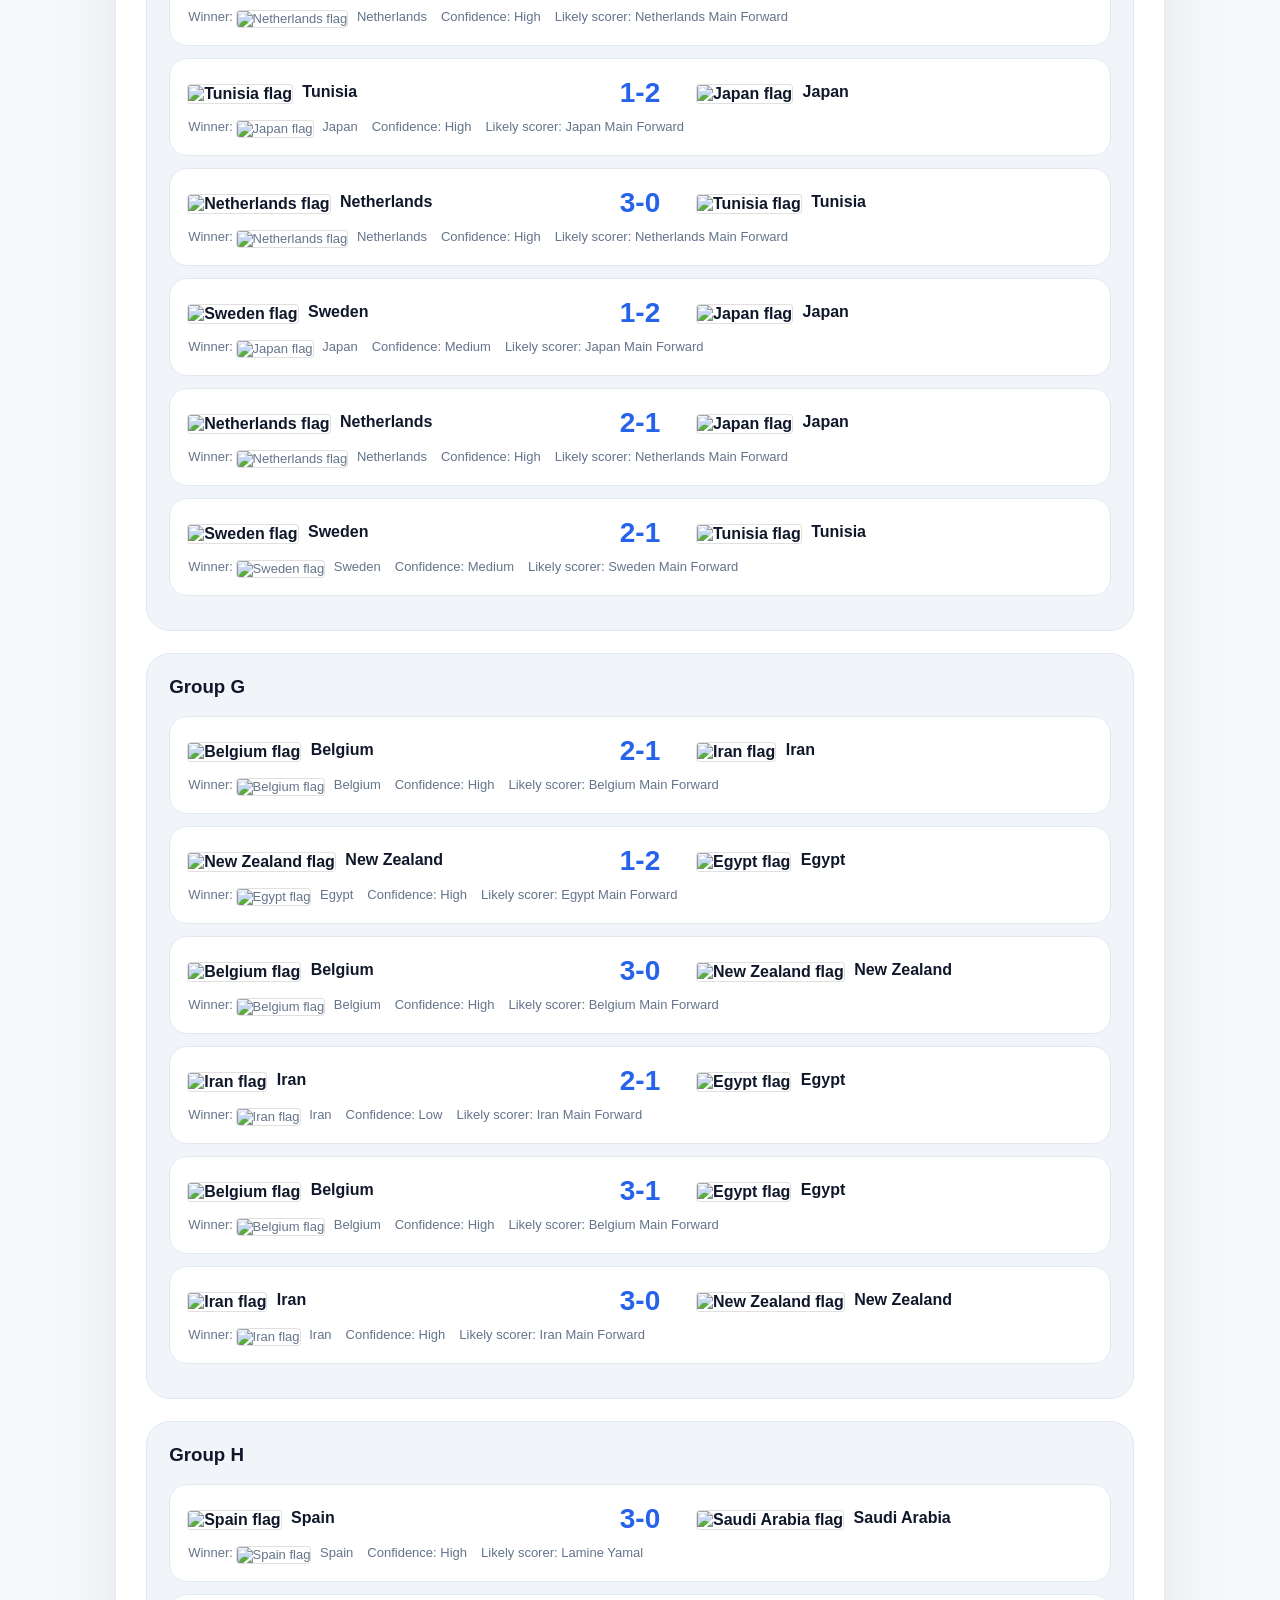
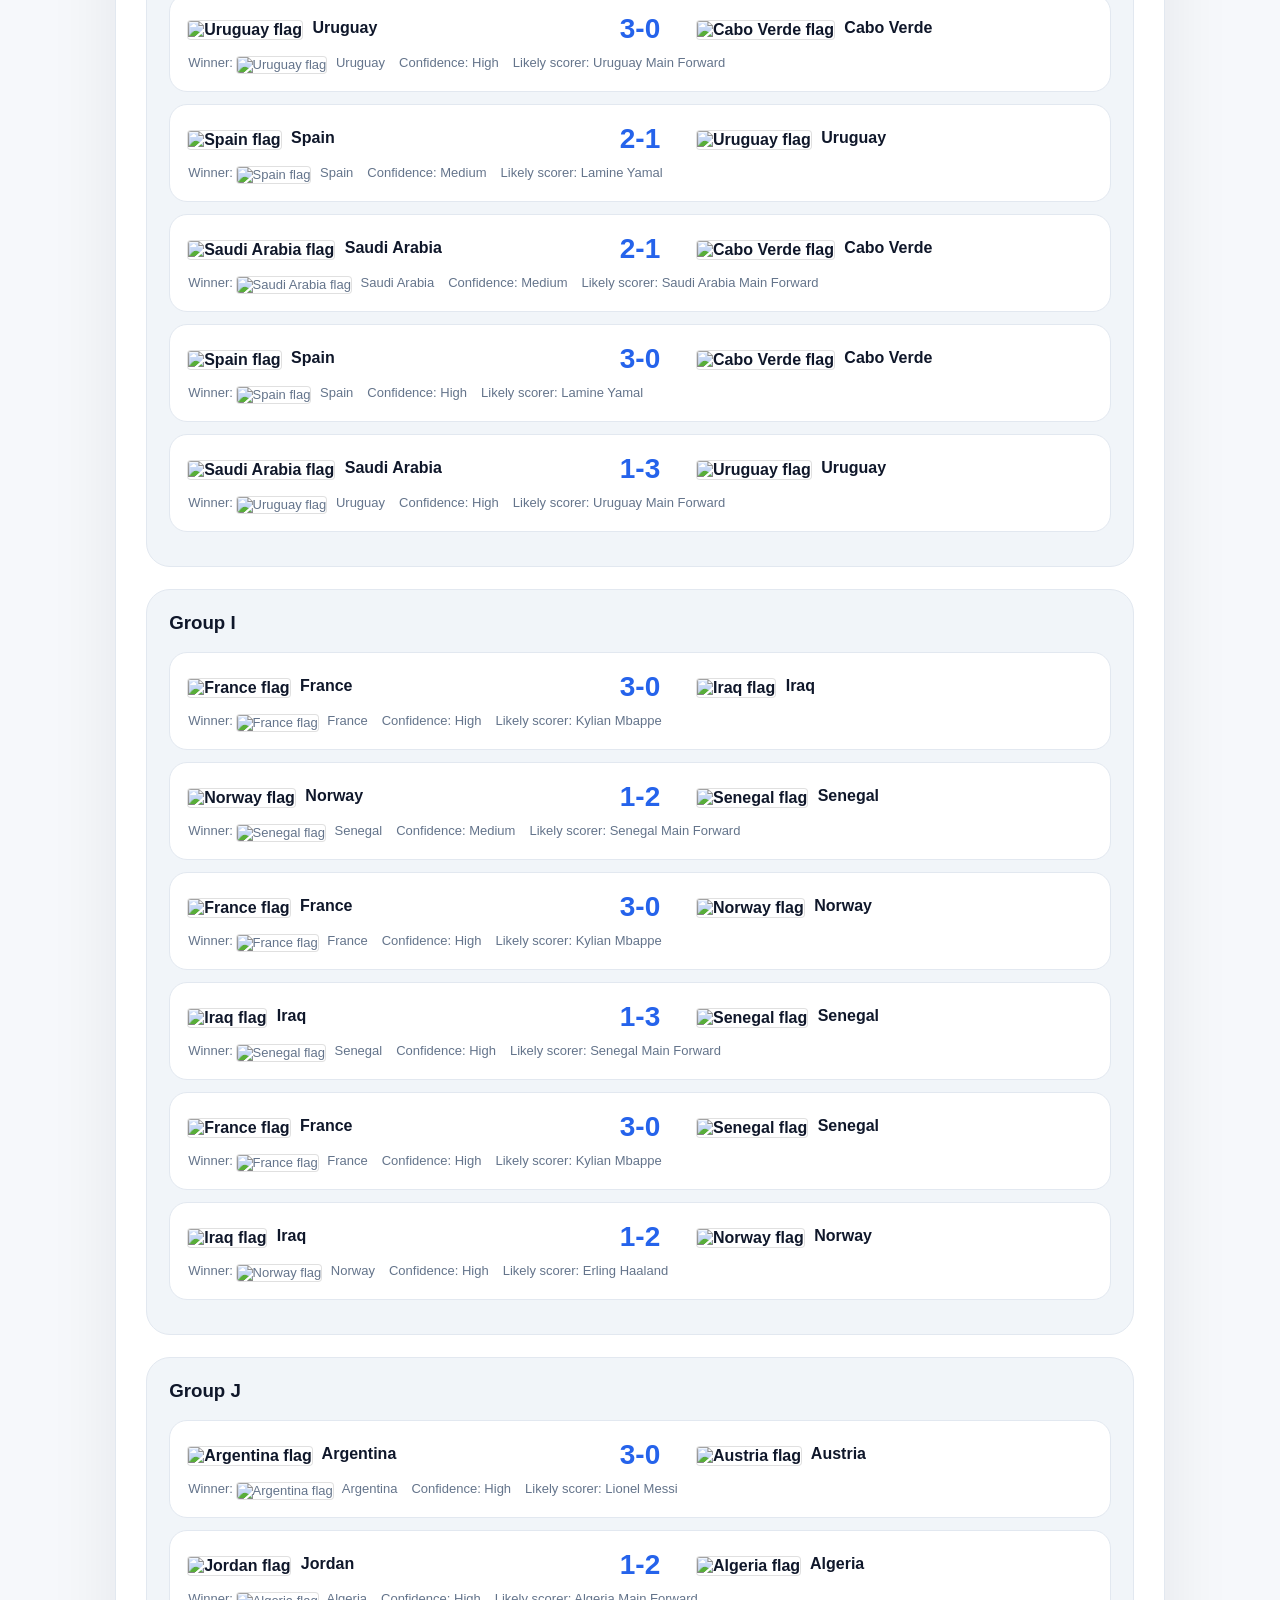
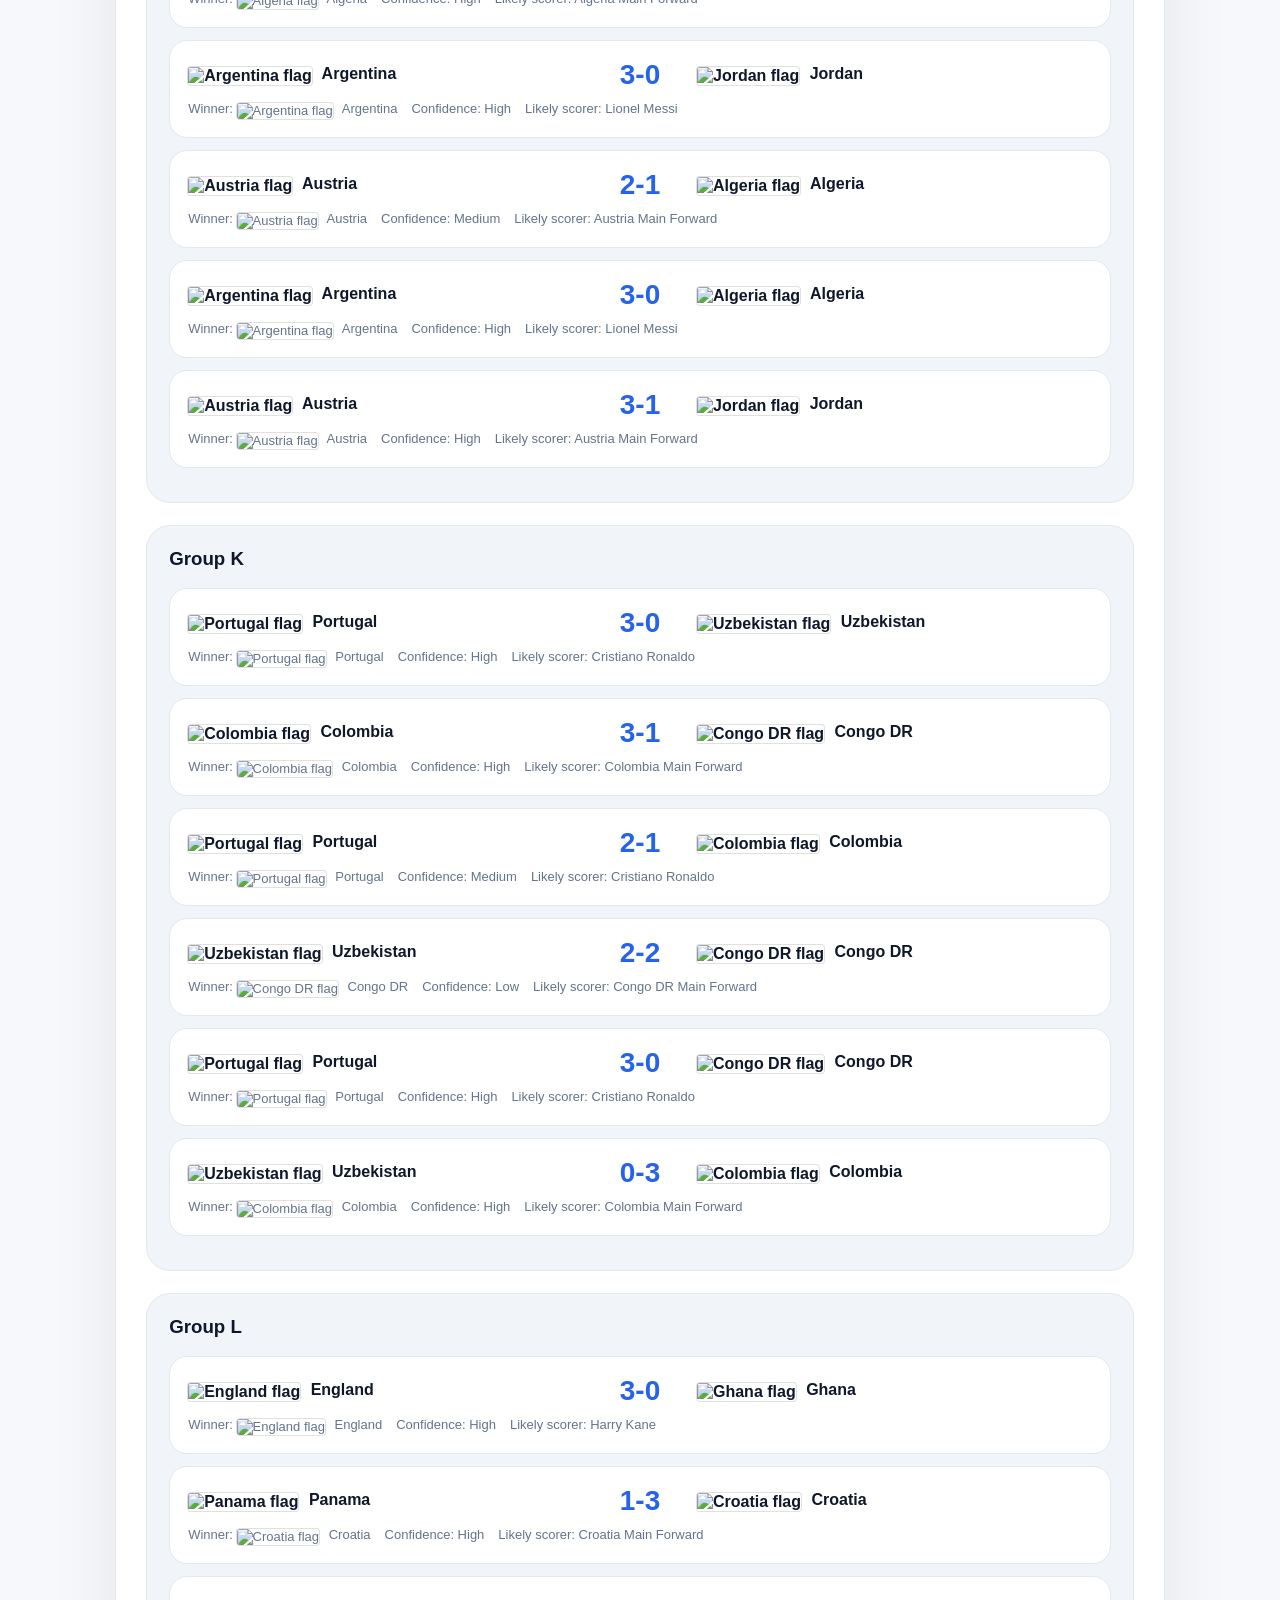
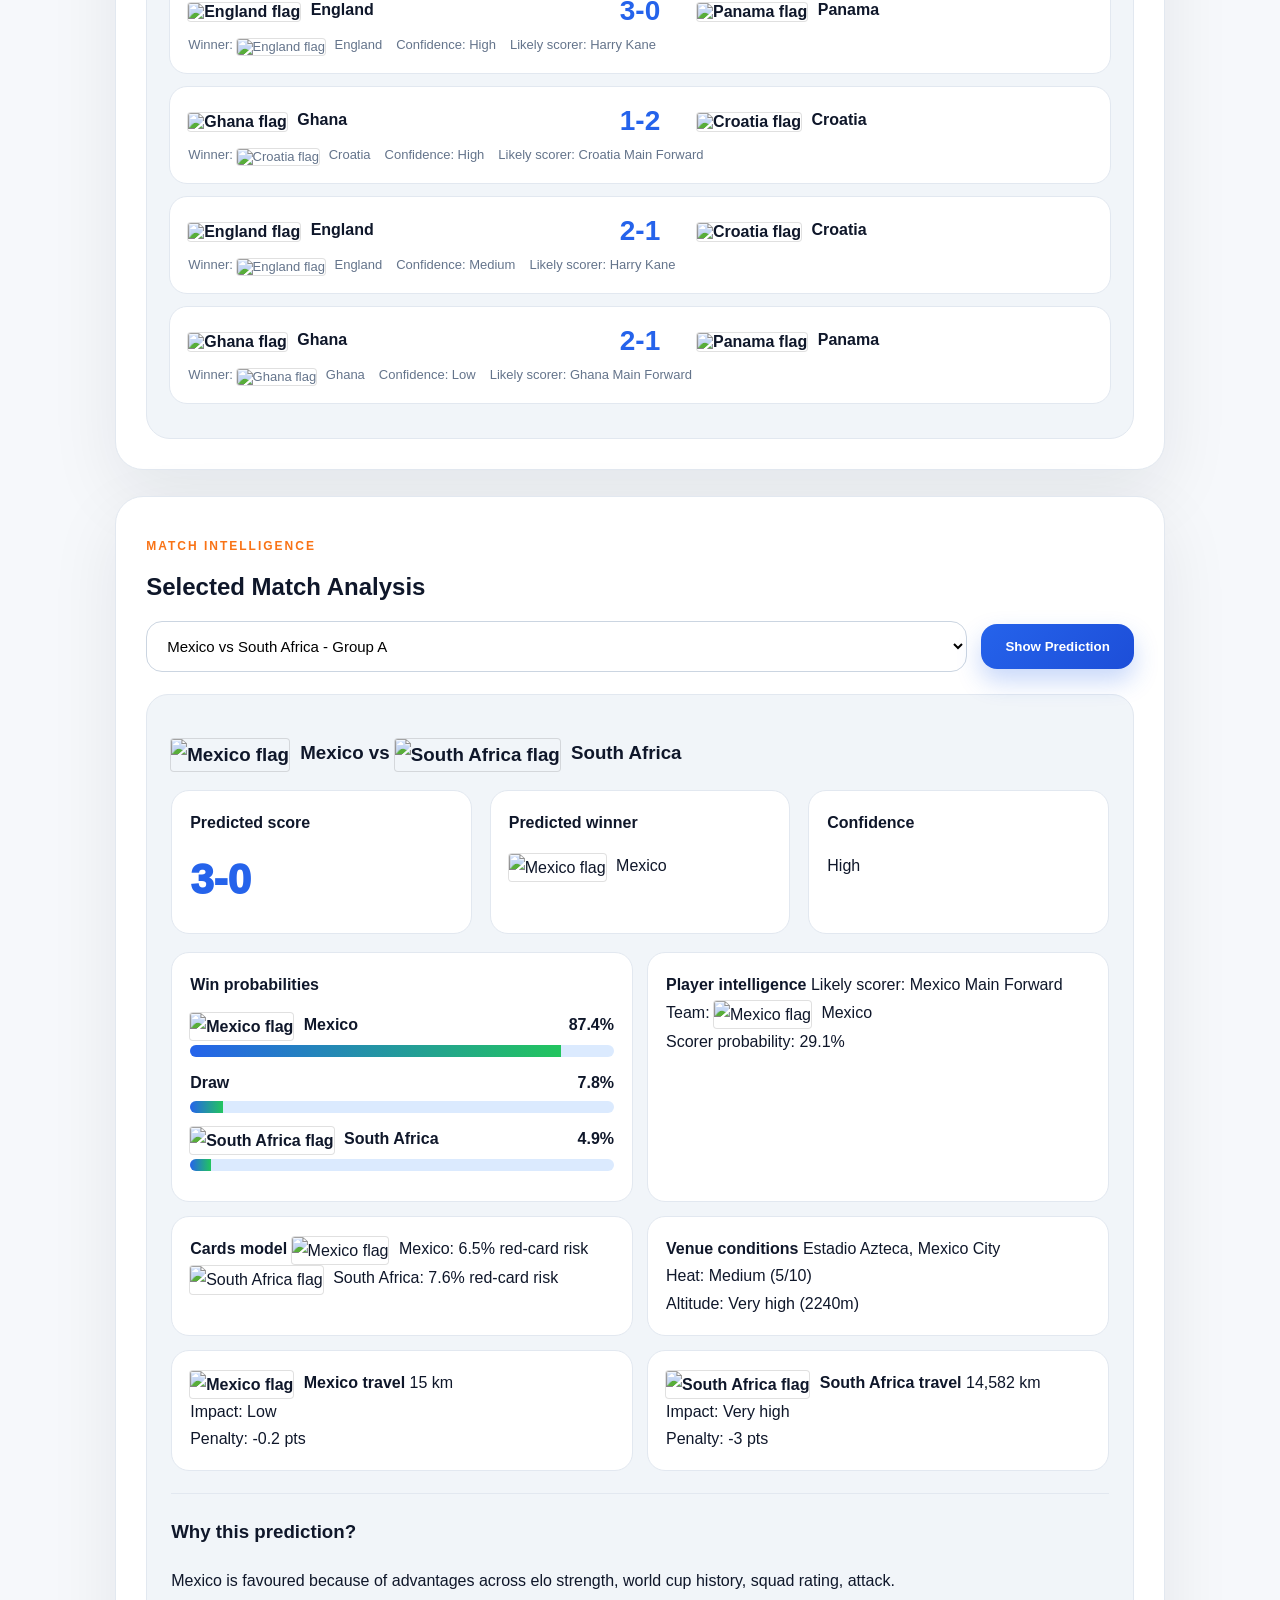
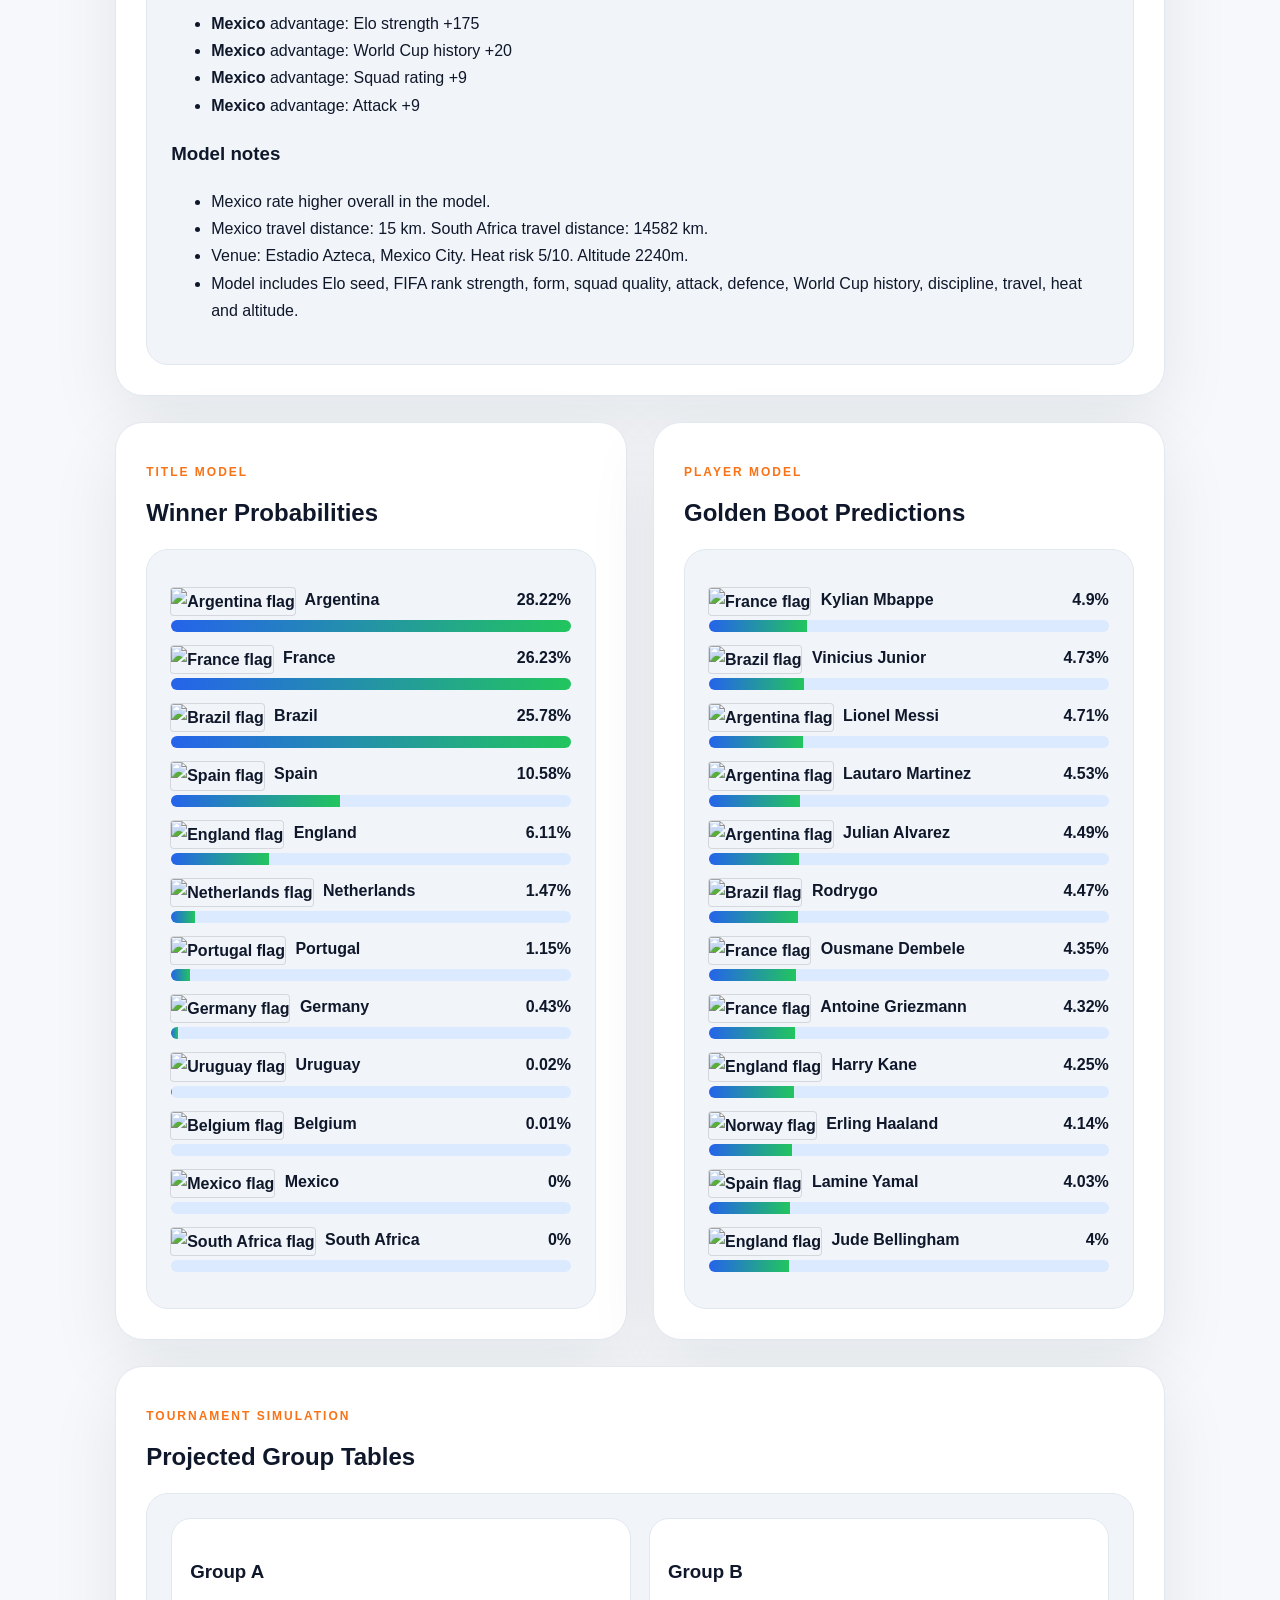
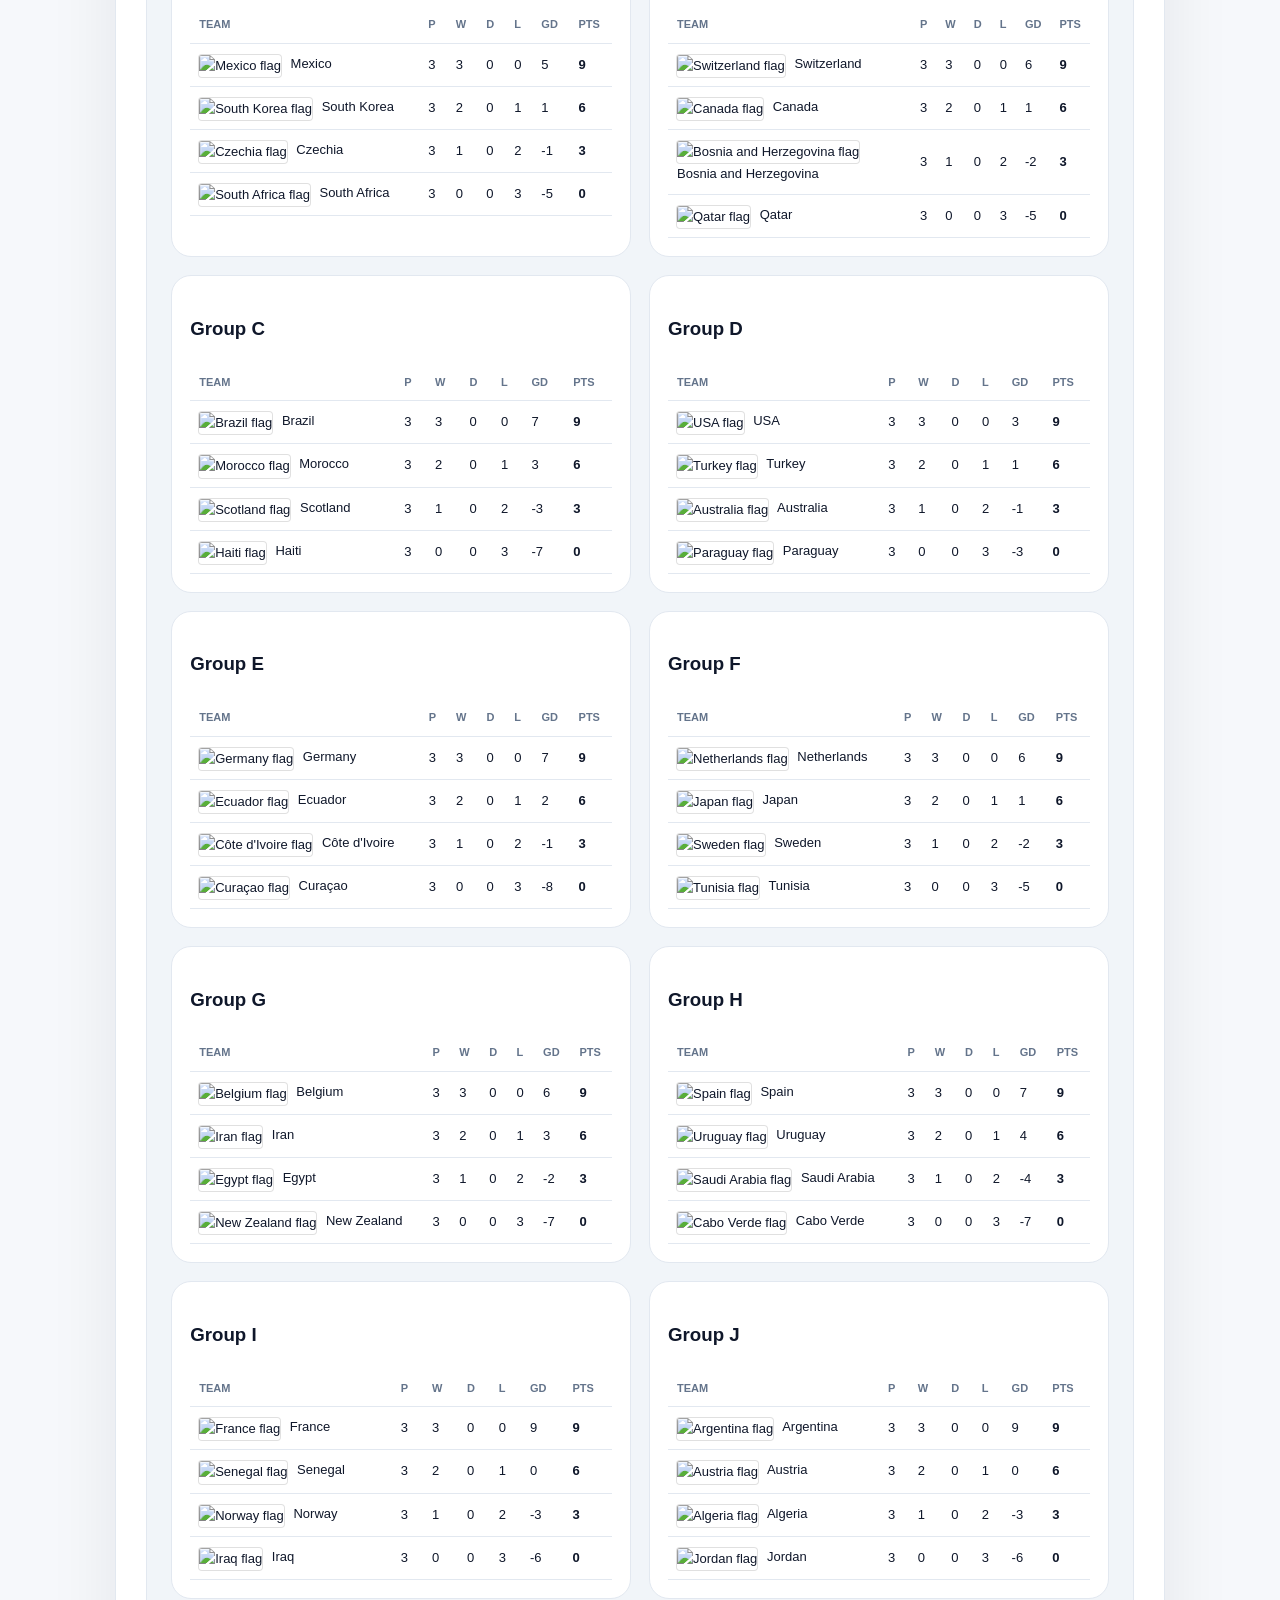
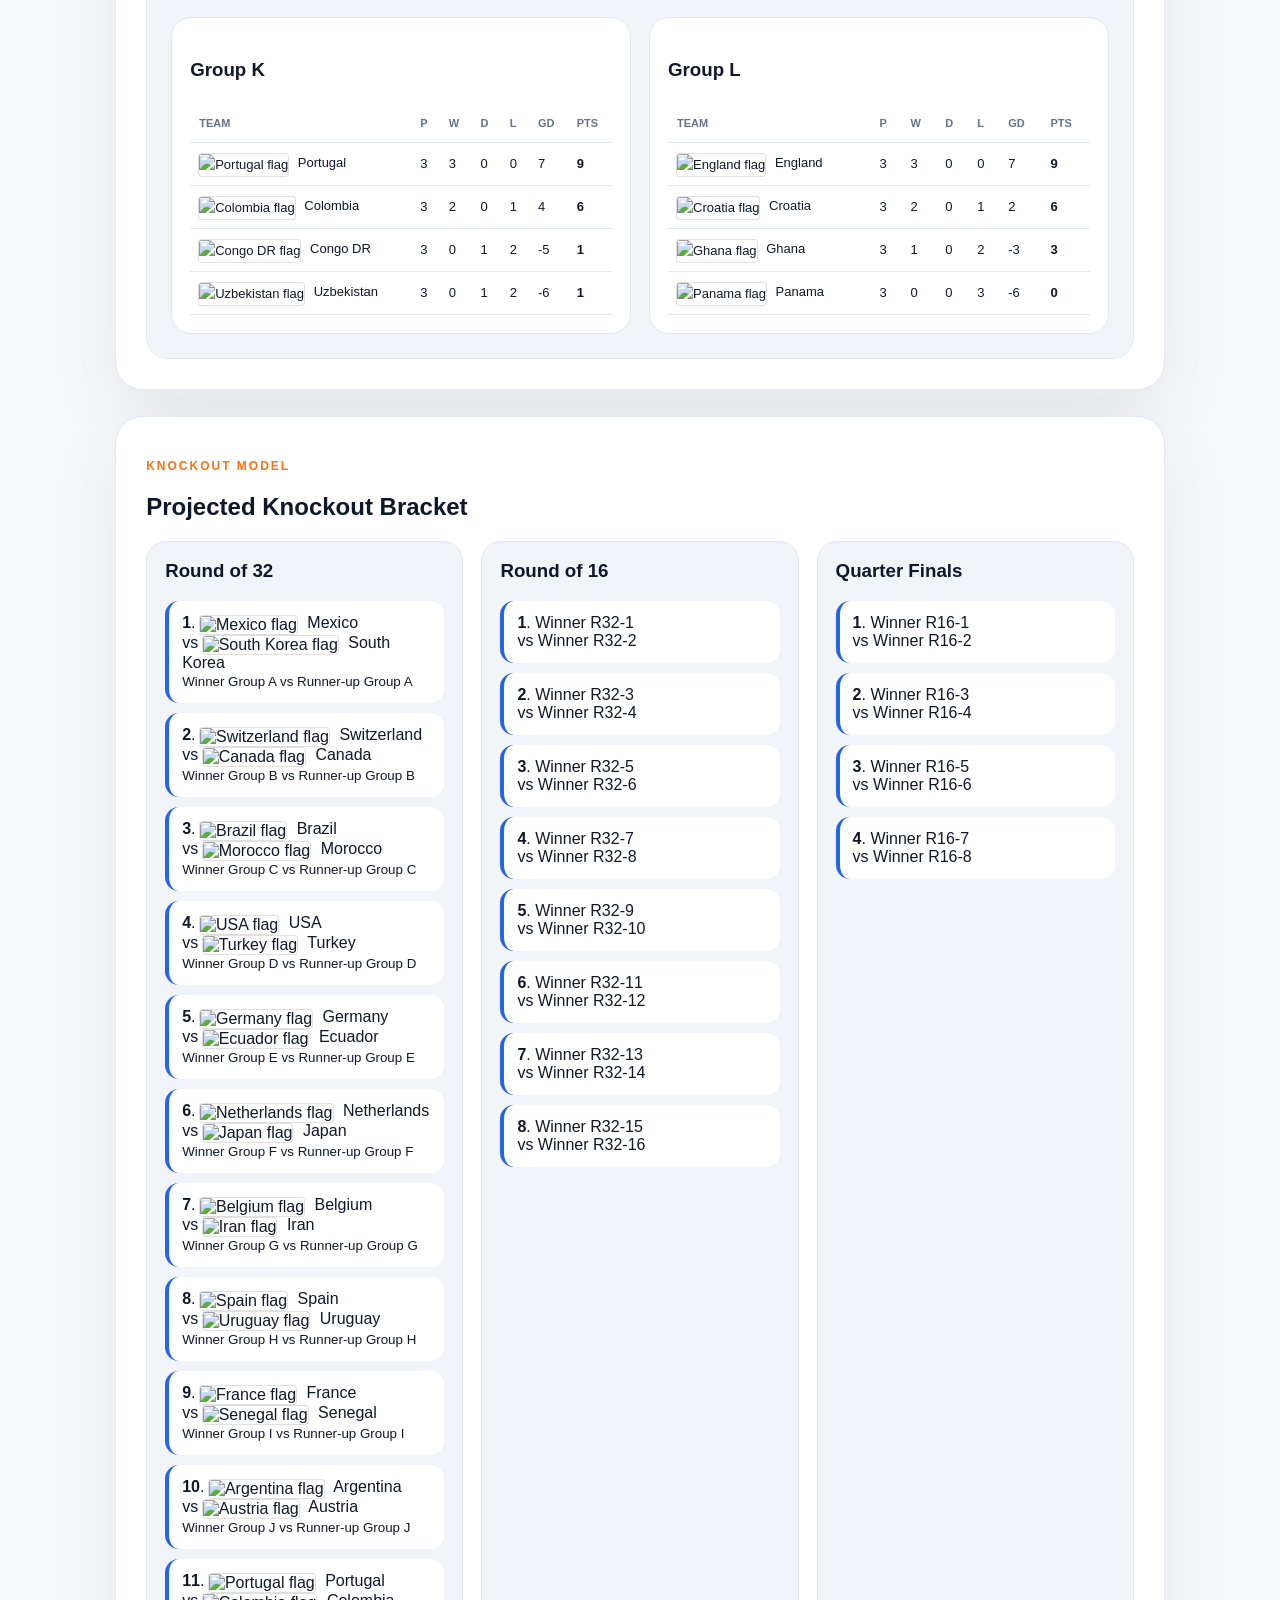
==== commit 0fbbdf5f: "New match centre UI" ====
--- a/index.html
+++ b/index.html
@@ -17,10 +17,13 @@
     </div>
 
     <div class="hero-card">
-      <span>Model Status</span>
-      <strong>10,000 Runs</strong>
-      <p>Free static-data model with teams, players, stadiums, travel, conditions, groups and knockout simulations.</p>
+      <span>Update Predictor</span>
+      <strong>Refresh Model</strong>
+      <p>Regenerate fixtures, predictions, groups, knockout paths and player projections through GitHub Actions.</p>
       <div class="top-actions">
+        <a class="button-link" href="https://github.com/Tashan26/World-Cup-Predictor/actions/workflows/update-predictions.yml" target="_blank">
+          Open Update Workflow
+        </a>
         <button class="secondary" onclick="toggleTheme()">Toggle Dark Mode</button>
       </div>
     </div>
@@ -30,21 +33,43 @@
     <section id="kpiGrid" class="kpi-grid"></section>
 
     <section class="card">
-      <p class="eyebrow">Match Engine</p>
-      <h2>Match Prediction</h2>
-      <div class="predictor-grid">
+      <p class="eyebrow">Match Centre</p>
+      <h2>All Match Predictions</h2>
+
+      <div class="match-filters">
+        <input id="teamSearch" placeholder="Search team..." oninput="renderFixtureList()" />
+        <select id="groupFilter" onchange="renderFixtureList()">
+          <option value="all">All Groups</option>
+          <option value="A">Group A</option>
+          <option value="B">Group B</option>
+          <option value="C">Group C</option>
+          <option value="D">Group D</option>
+          <option value="E">Group E</option>
+          <option value="F">Group F</option>
+          <option value="G">Group G</option>
+          <option value="H">Group H</option>
+          <option value="I">Group I</option>
+          <option value="J">Group J</option>
+          <option value="K">Group K</option>
+          <option value="L">Group L</option>
+        </select>
+      </div>
+
+      <div id="fixtureList" class="fixture-list"></div>
+    </section>
+
+    <section class="card">
+      <p class="eyebrow">Match Intelligence</p>
+      <h2>Selected Match Analysis</h2>
+
+      <div class="predictor-grid compact-picker">
         <select id="fixtureSelect"></select>
         <button onclick="showPrediction()">Show Prediction</button>
       </div>
+
       <div id="prediction" class="result-box empty">
-        Select a fixture to generate the prediction.
+        Select a match from the Match Centre to view full statistics.
       </div>
-    </section>
-
-    <section class="card">
-      <p class="eyebrow">Upcoming Fixtures</p>
-      <h2>Match Cards</h2>
-      <div id="matchCards" class="match-card-grid"></div>
     </section>
 
     <section class="card half">
@@ -90,4 +115,4 @@
 
   <script src="app.js"></script>
 </body>
-</html>
+</html>
--- a/style.css
+++ b/style.css
@@ -383,3 +383,154 @@
 
   button, select, input { margin-top: 10px; }
 }
+
+/* ===== MATCH CENTRE ===== */
+
+.match-filters {
+  display: grid;
+  grid-template-columns: 1fr 220px;
+  gap: 14px;
+  margin-bottom: 20px;
+}
+
+.fixture-list {
+  display: grid;
+  gap: 22px;
+}
+
+.fixture-group {
+  background: var(--soft);
+  border: 1px solid var(--border);
+  border-radius: 24px;
+  padding: 22px;
+}
+
+.fixture-group h3 {
+  margin-top: 0;
+  margin-bottom: 18px;
+}
+
+.fixture-row {
+  background: var(--card);
+  border: 1px solid var(--border);
+  border-radius: 18px;
+  padding: 18px;
+  margin-bottom: 12px;
+  cursor: pointer;
+  transition: all 0.25s ease;
+}
+
+.fixture-row:hover {
+  transform: translateY(-2px);
+  border-color: var(--primary);
+  box-shadow: 0 16px 40px rgba(37,99,235,0.12);
+}
+
+.fixture-teams {
+  display: grid;
+  grid-template-columns: 1fr 90px 1fr;
+  align-items: center;
+  gap: 12px;
+}
+
+.fixture-teams span {
+  text-align: center;
+  font-size: 28px;
+  font-weight: 900;
+  color: var(--primary);
+}
+
+.fixture-meta {
+  margin-top: 10px;
+  display: flex;
+  flex-wrap: wrap;
+  gap: 14px;
+  color: var(--muted);
+  font-size: 13px;
+}
+
+/* ===== HERO IMPROVEMENTS ===== */
+
+.hero {
+  min-height: 380px;
+}
+
+.hero-card {
+  background: rgba(255,255,255,0.10);
+  backdrop-filter: blur(18px);
+}
+
+.button-link {
+  text-decoration: none;
+  color: white;
+  background: linear-gradient(135deg,#2563eb,#1d4ed8);
+  padding: 14px 20px;
+  border-radius: 14px;
+  font-weight: 800;
+  display: inline-flex;
+  align-items: center;
+}
+
+.button-link:hover {
+  opacity: 0.95;
+}
+
+/* ===== TABLES ===== */
+
+.group-table {
+  overflow-x: auto;
+}
+
+.group-table table tr:hover {
+  background: rgba(37,99,235,0.05);
+}
+
+/* ===== BRACKET ===== */
+
+.bracket-round h3 {
+  margin-top: 0;
+}
+
+.match {
+  transition: all 0.2s ease;
+}
+
+.match:hover {
+  transform: translateY(-2px);
+}
+
+/* ===== KPI CARDS ===== */
+
+.kpi-card {
+  transition: all 0.25s ease;
+}
+
+.kpi-card:hover {
+  transform: translateY(-4px);
+}
+
+/* ===== DARK MODE INPUTS ===== */
+
+body.dark select,
+body.dark input {
+  background: #111827;
+  color: white;
+  border-color: #334155;
+}
+
+/* ===== MOBILE ===== */
+
+@media (max-width: 1000px) {
+
+  .match-filters {
+    grid-template-columns: 1fr;
+  }
+
+  .fixture-teams {
+    grid-template-columns: 1fr;
+  }
+
+  .fixture-teams span {
+    text-align: left;
+  }
+}
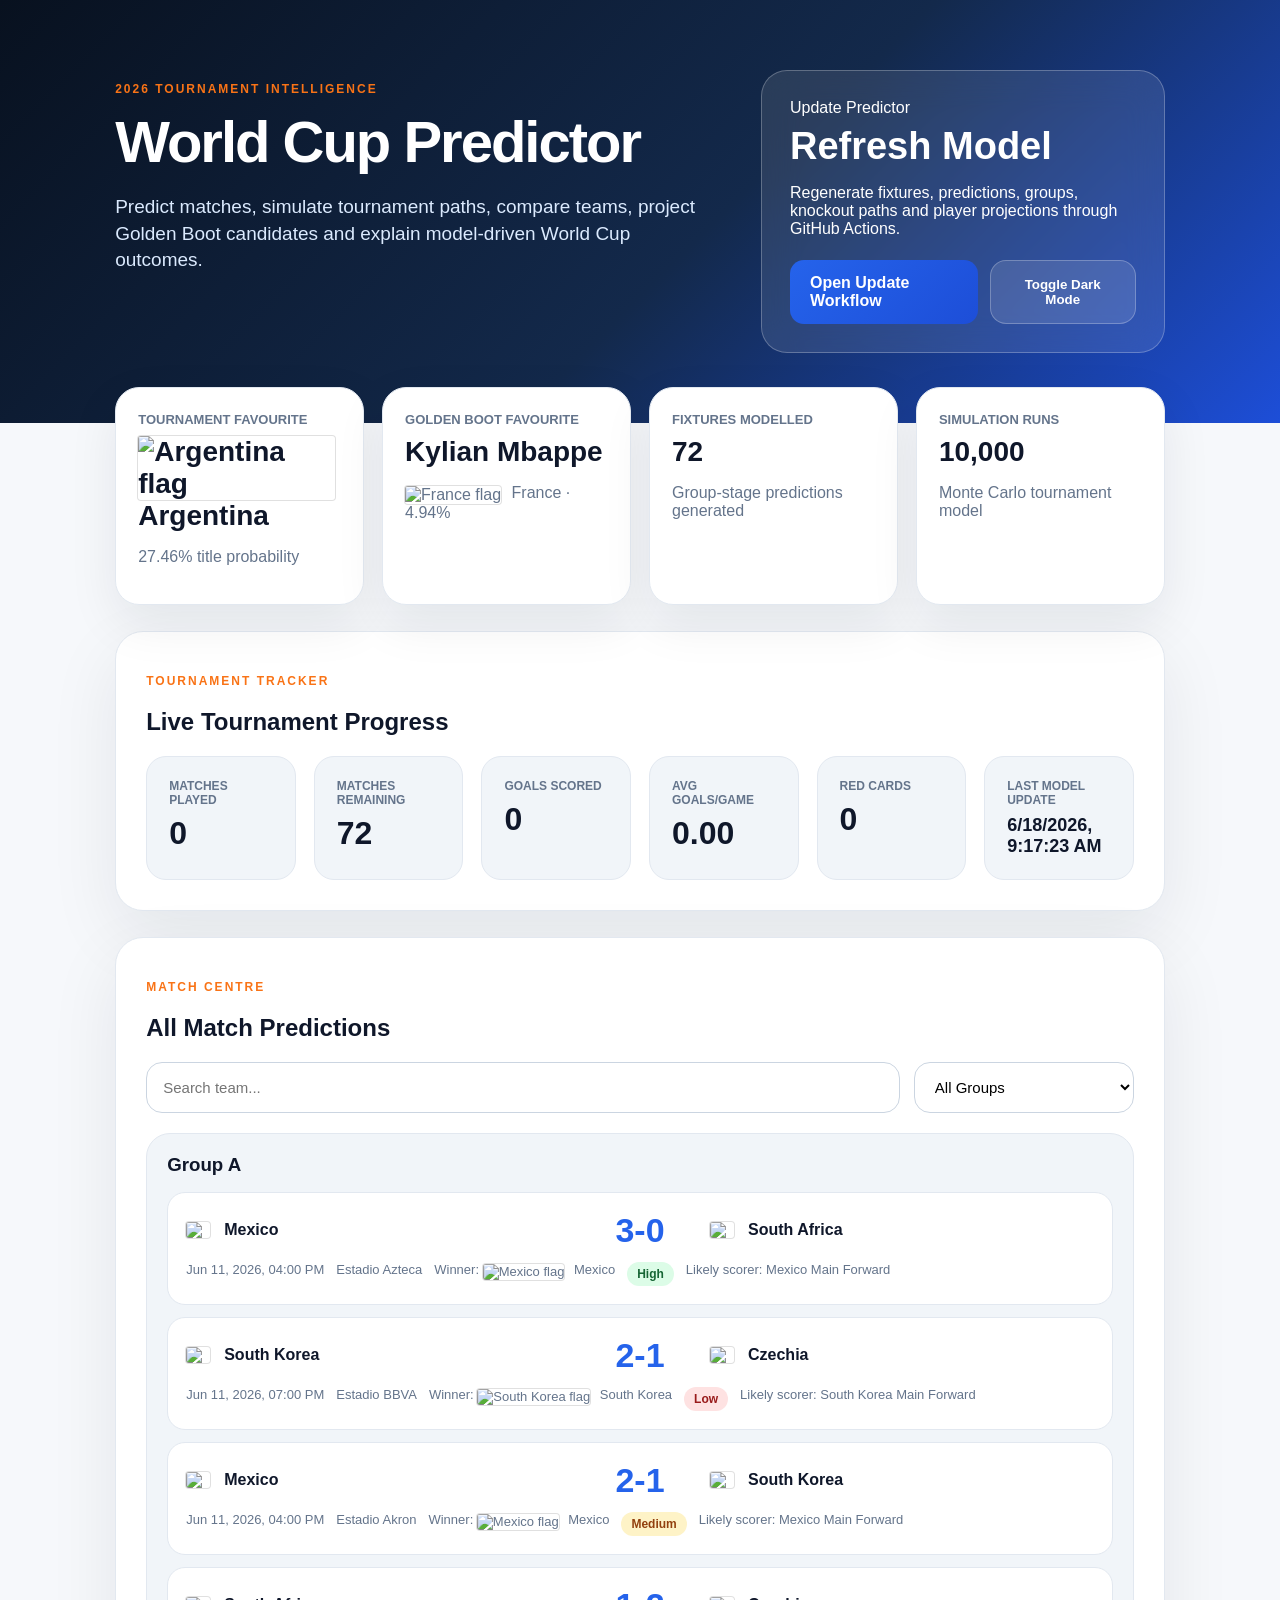
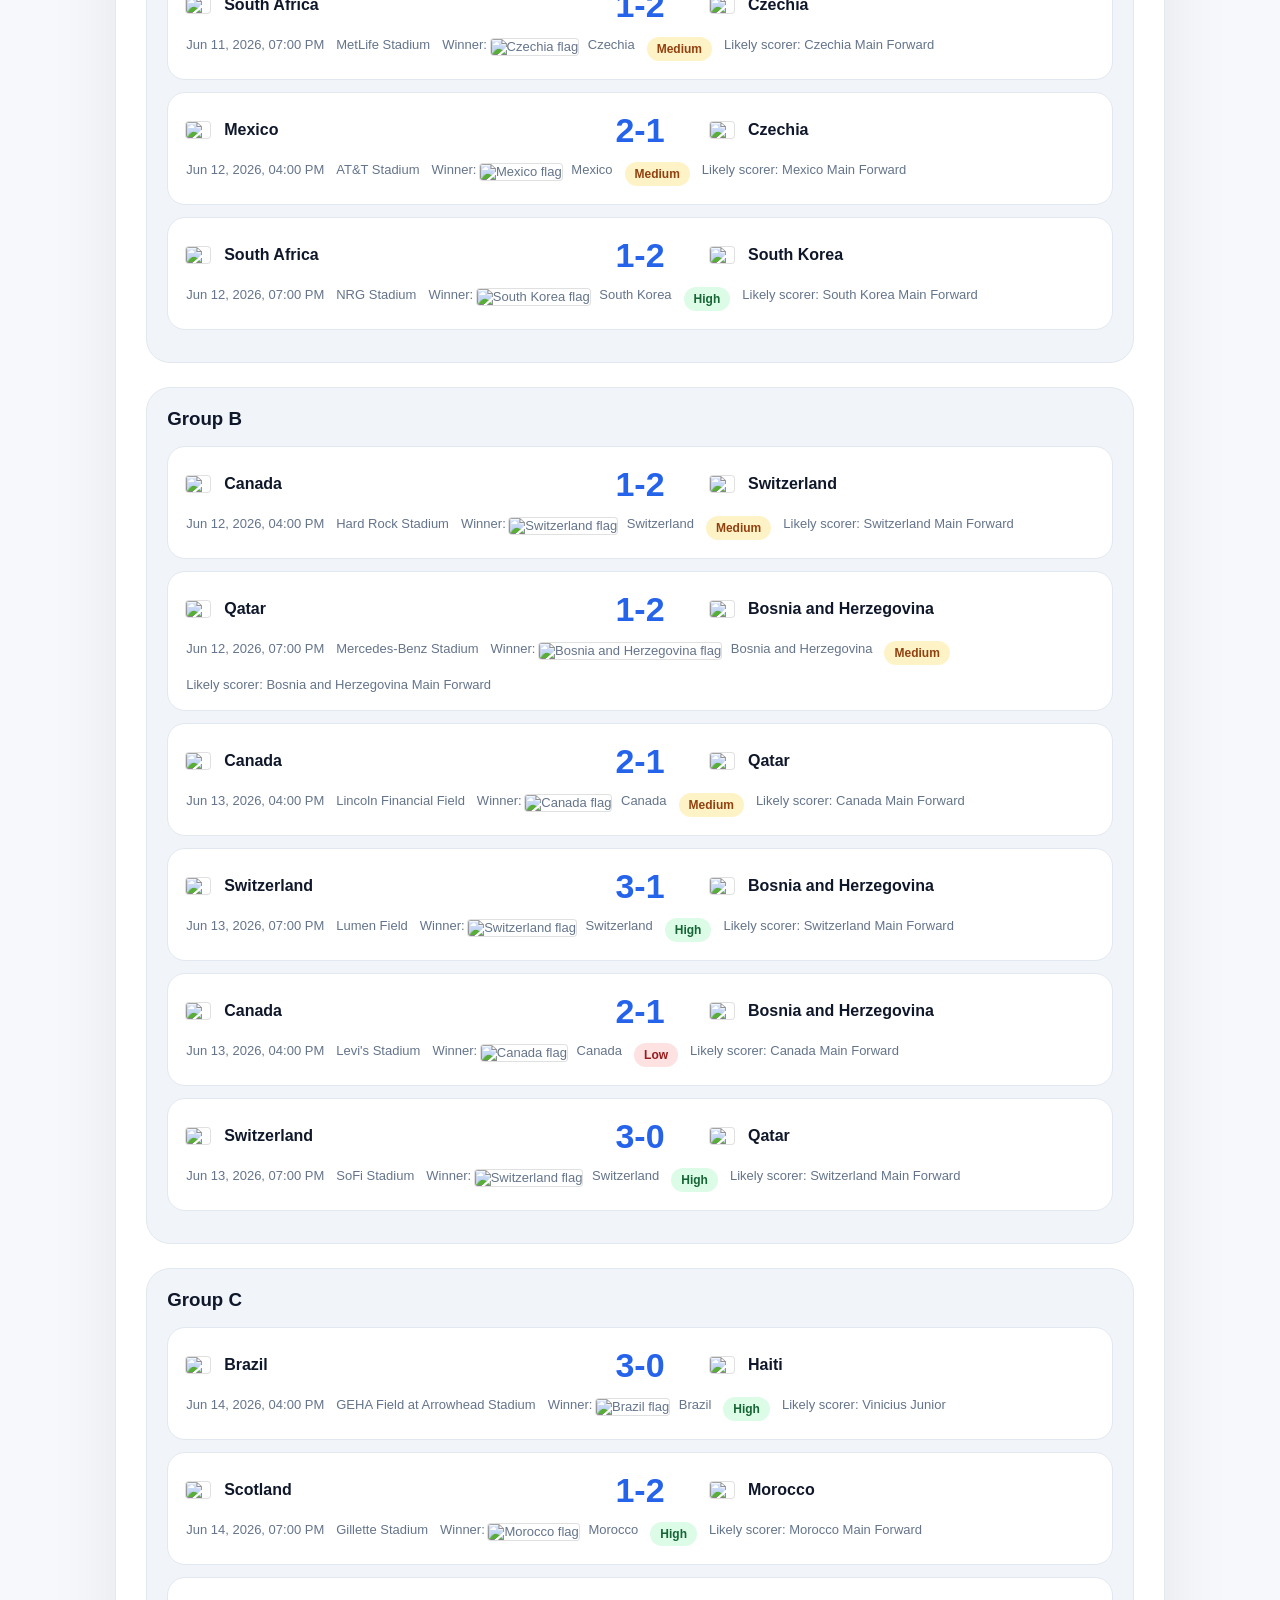
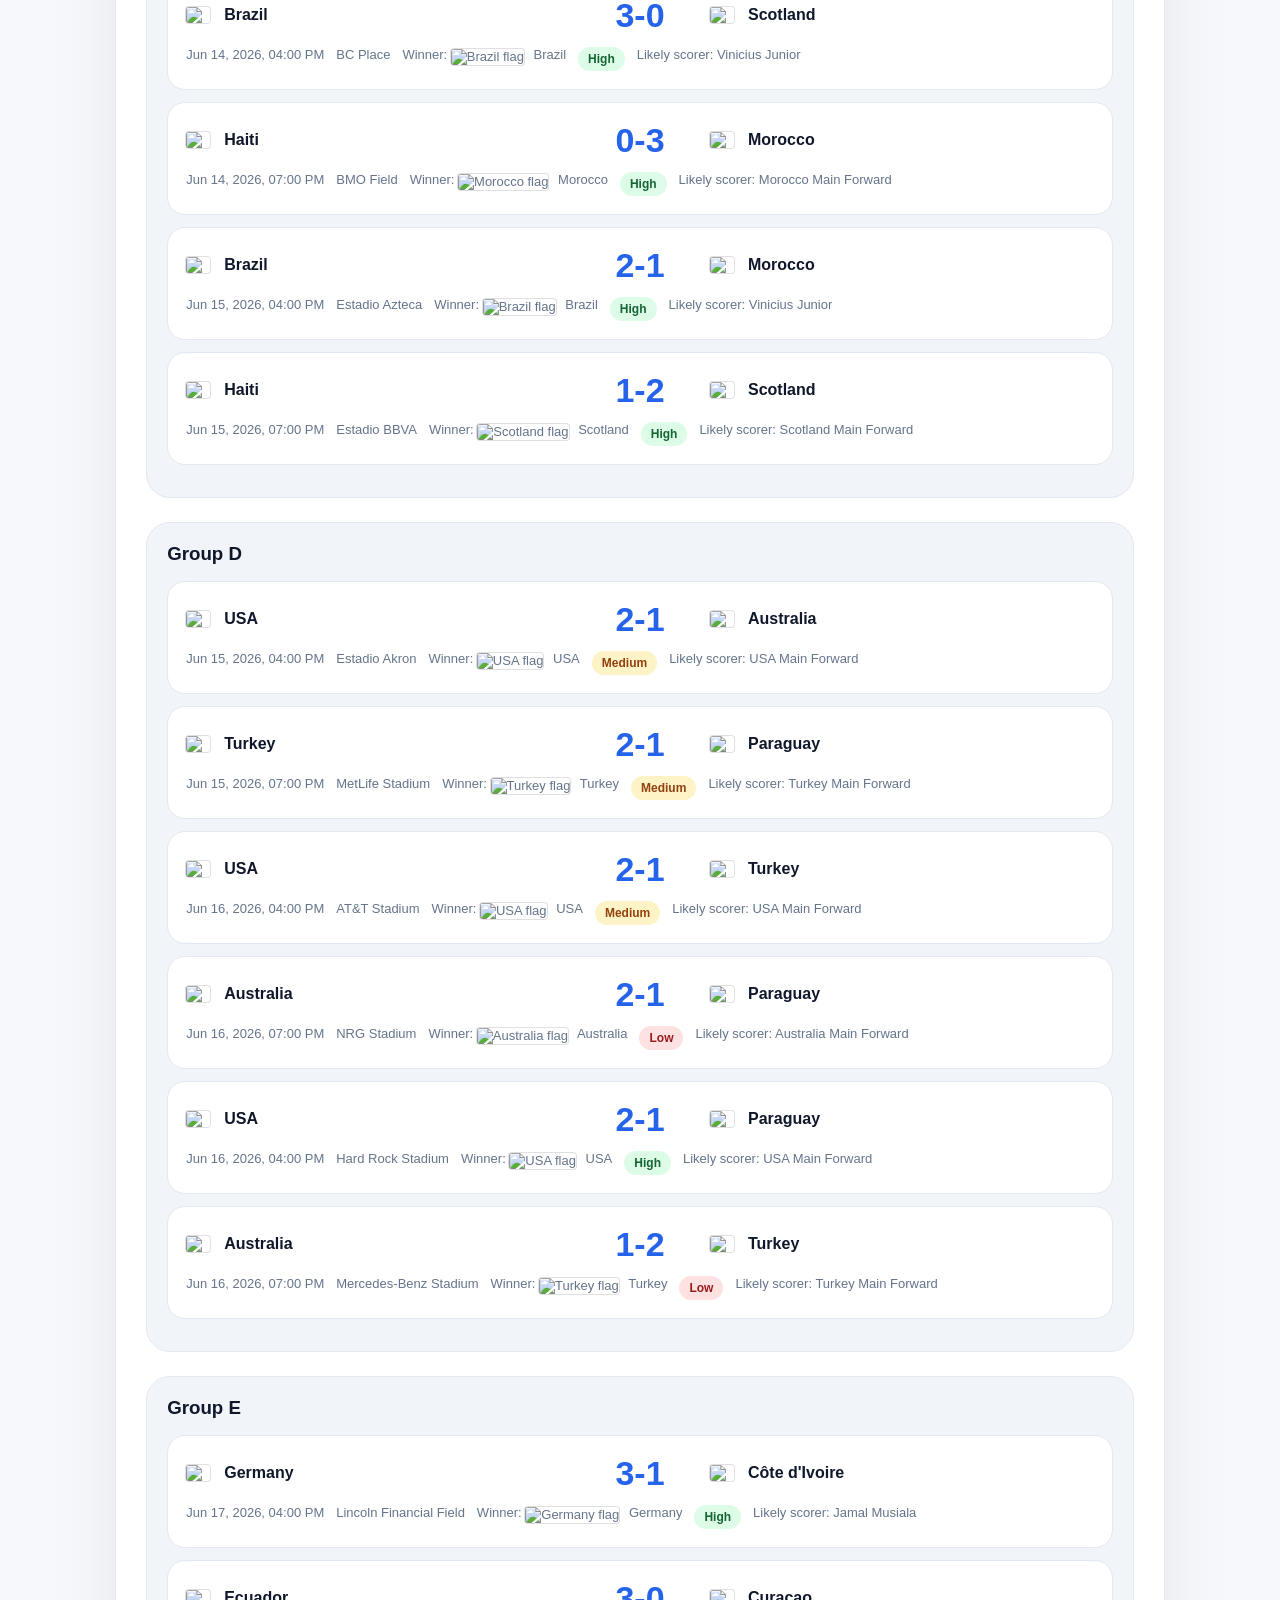
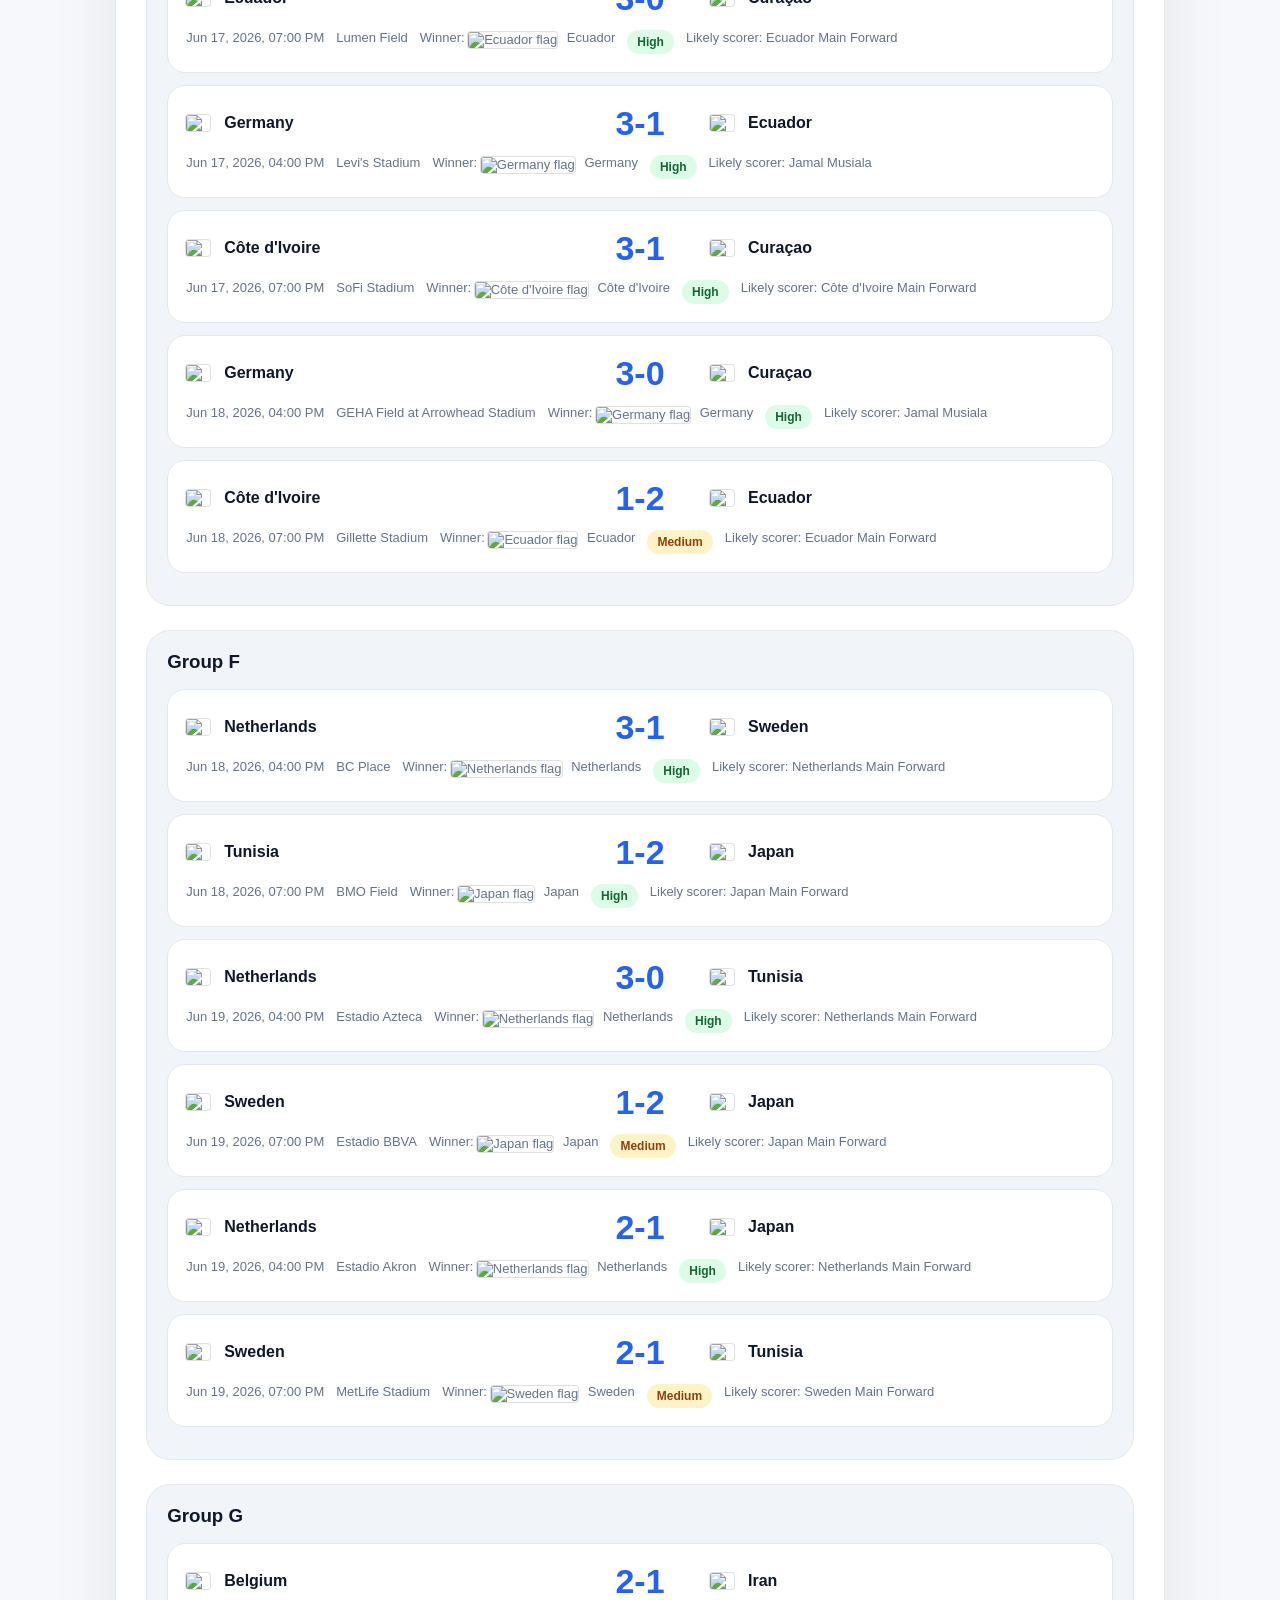
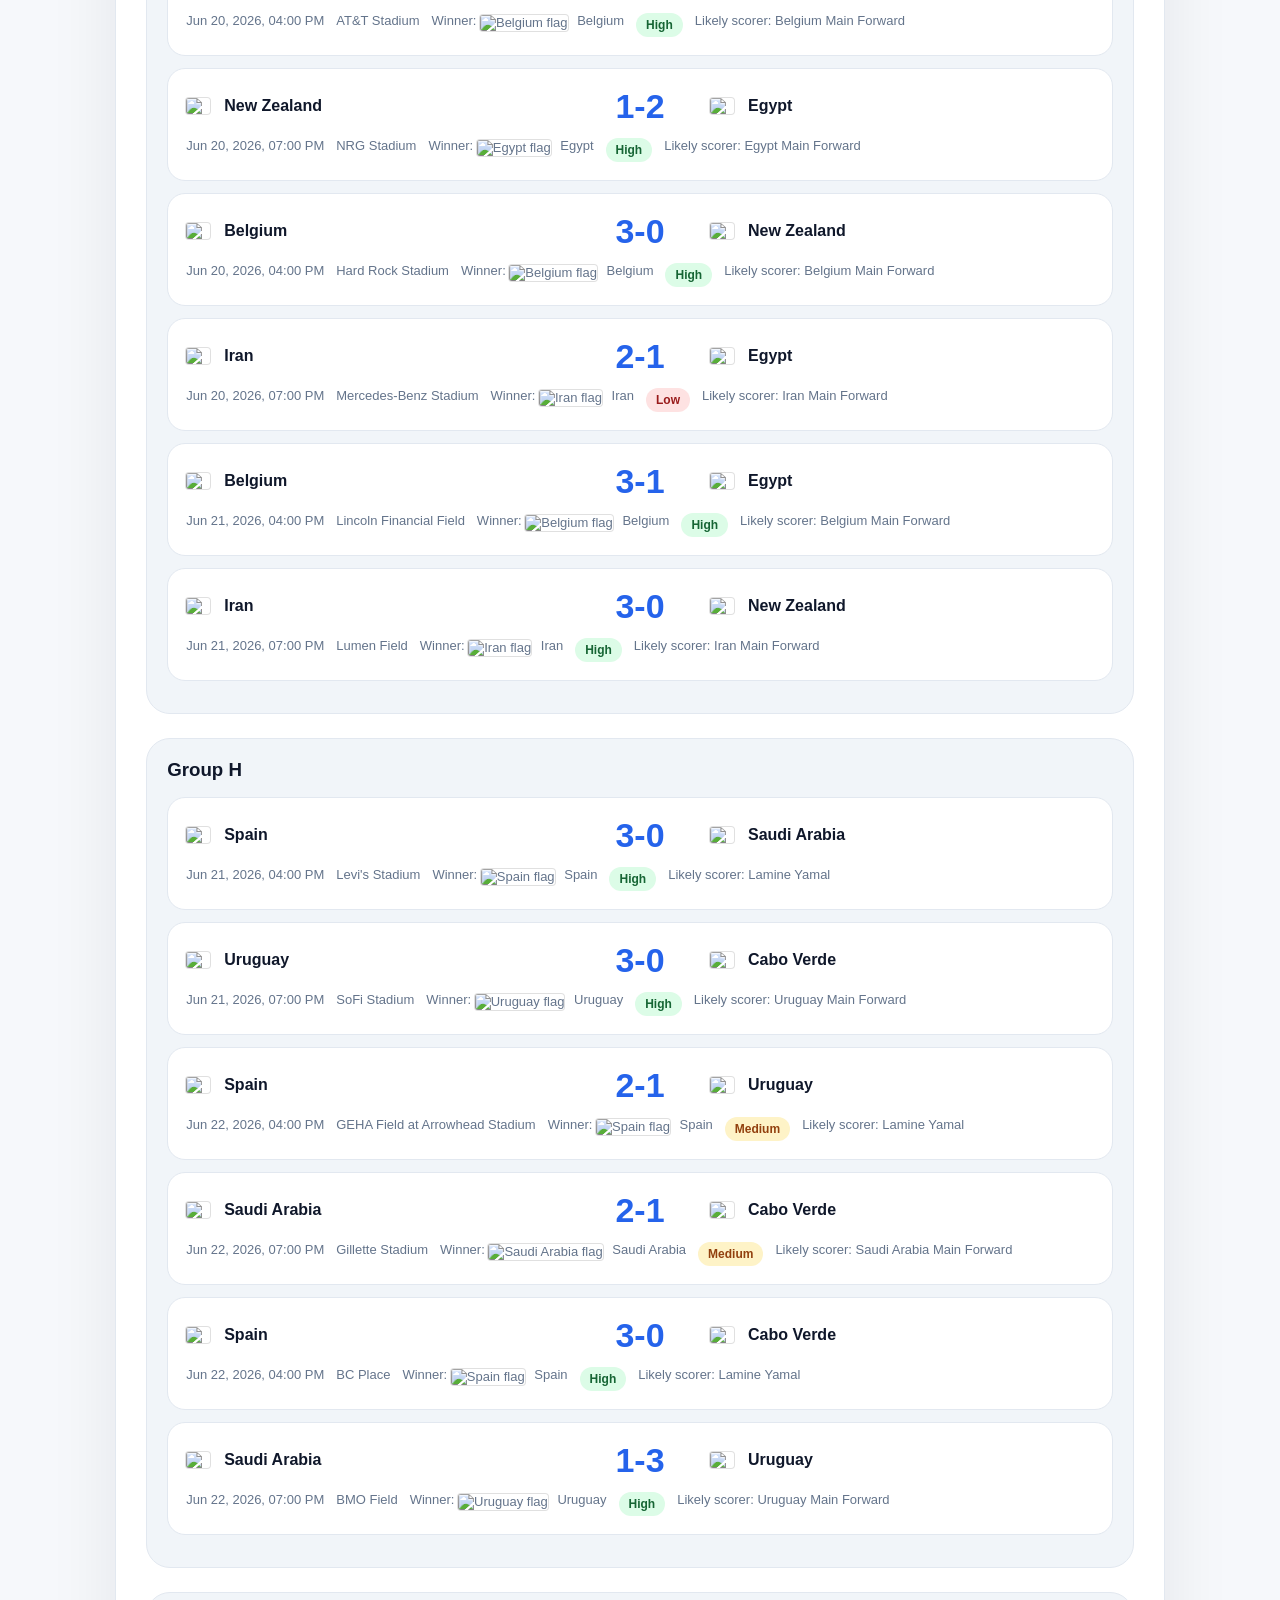
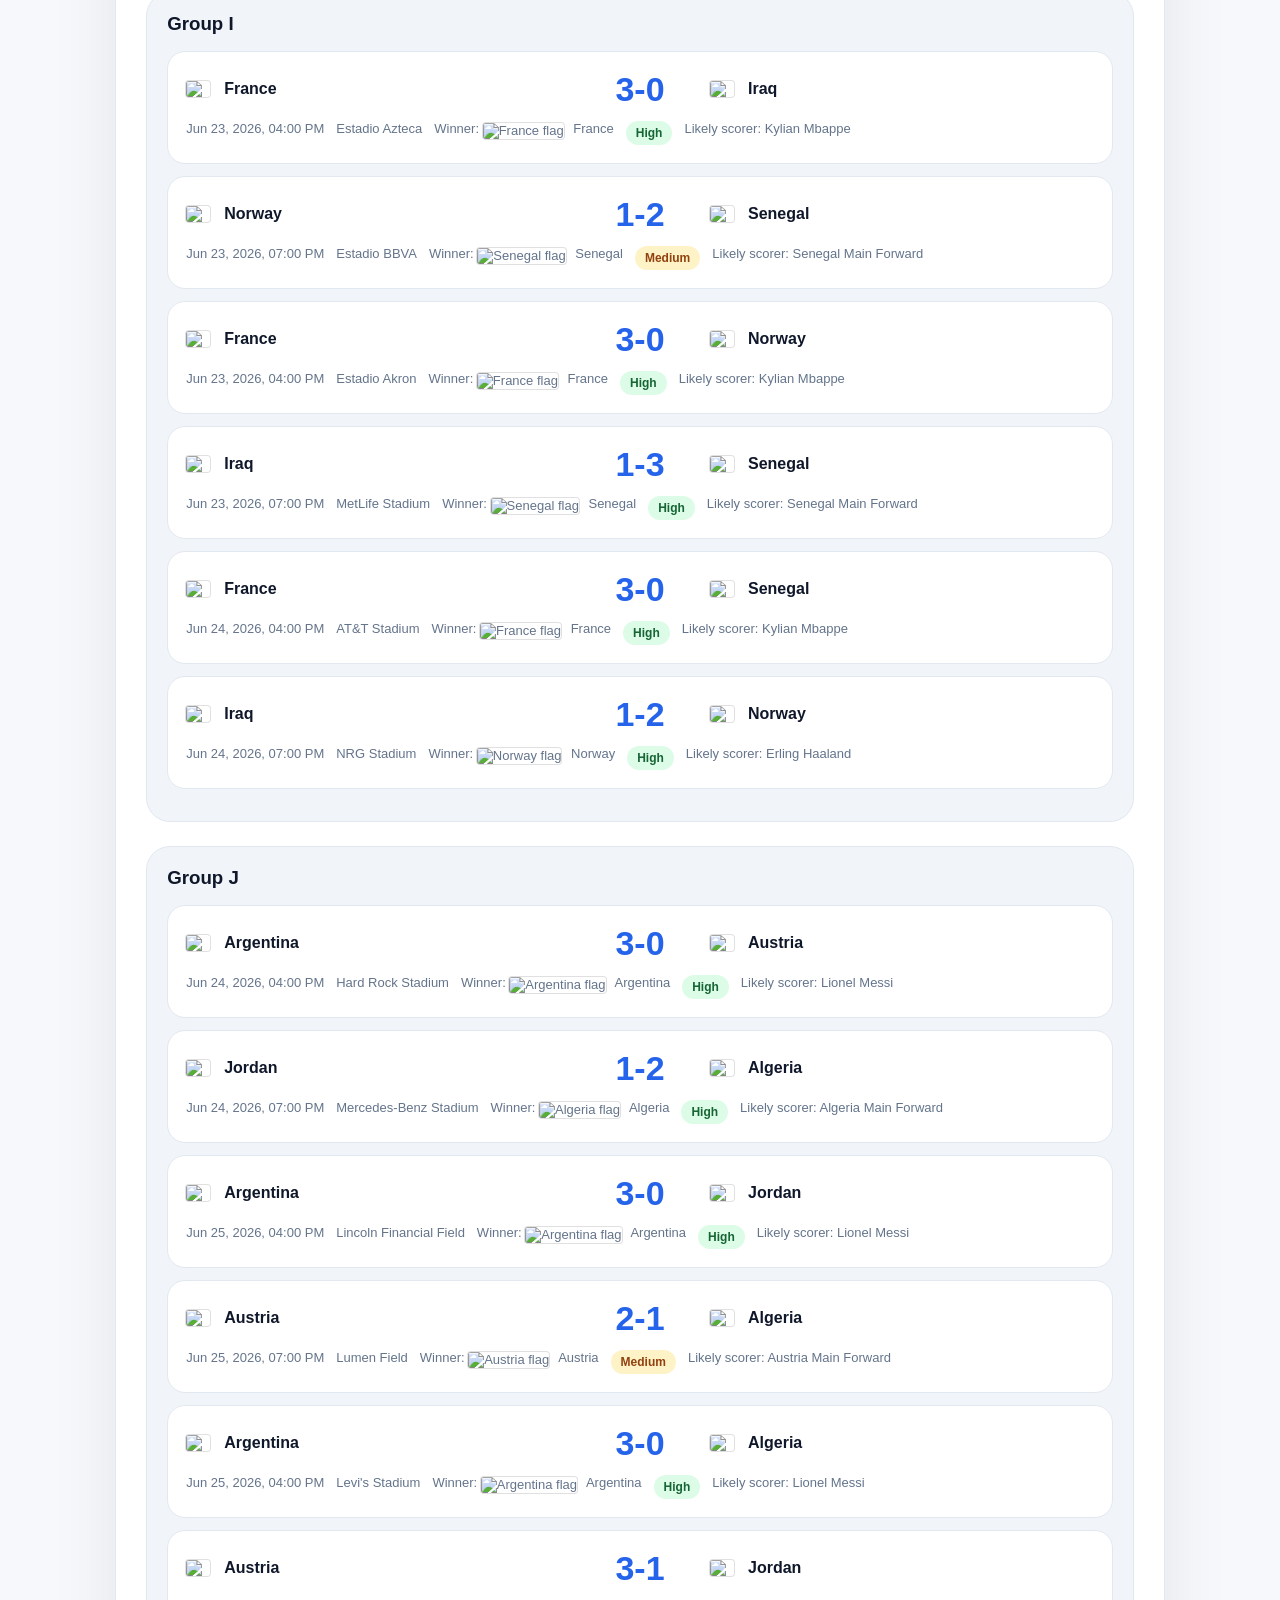
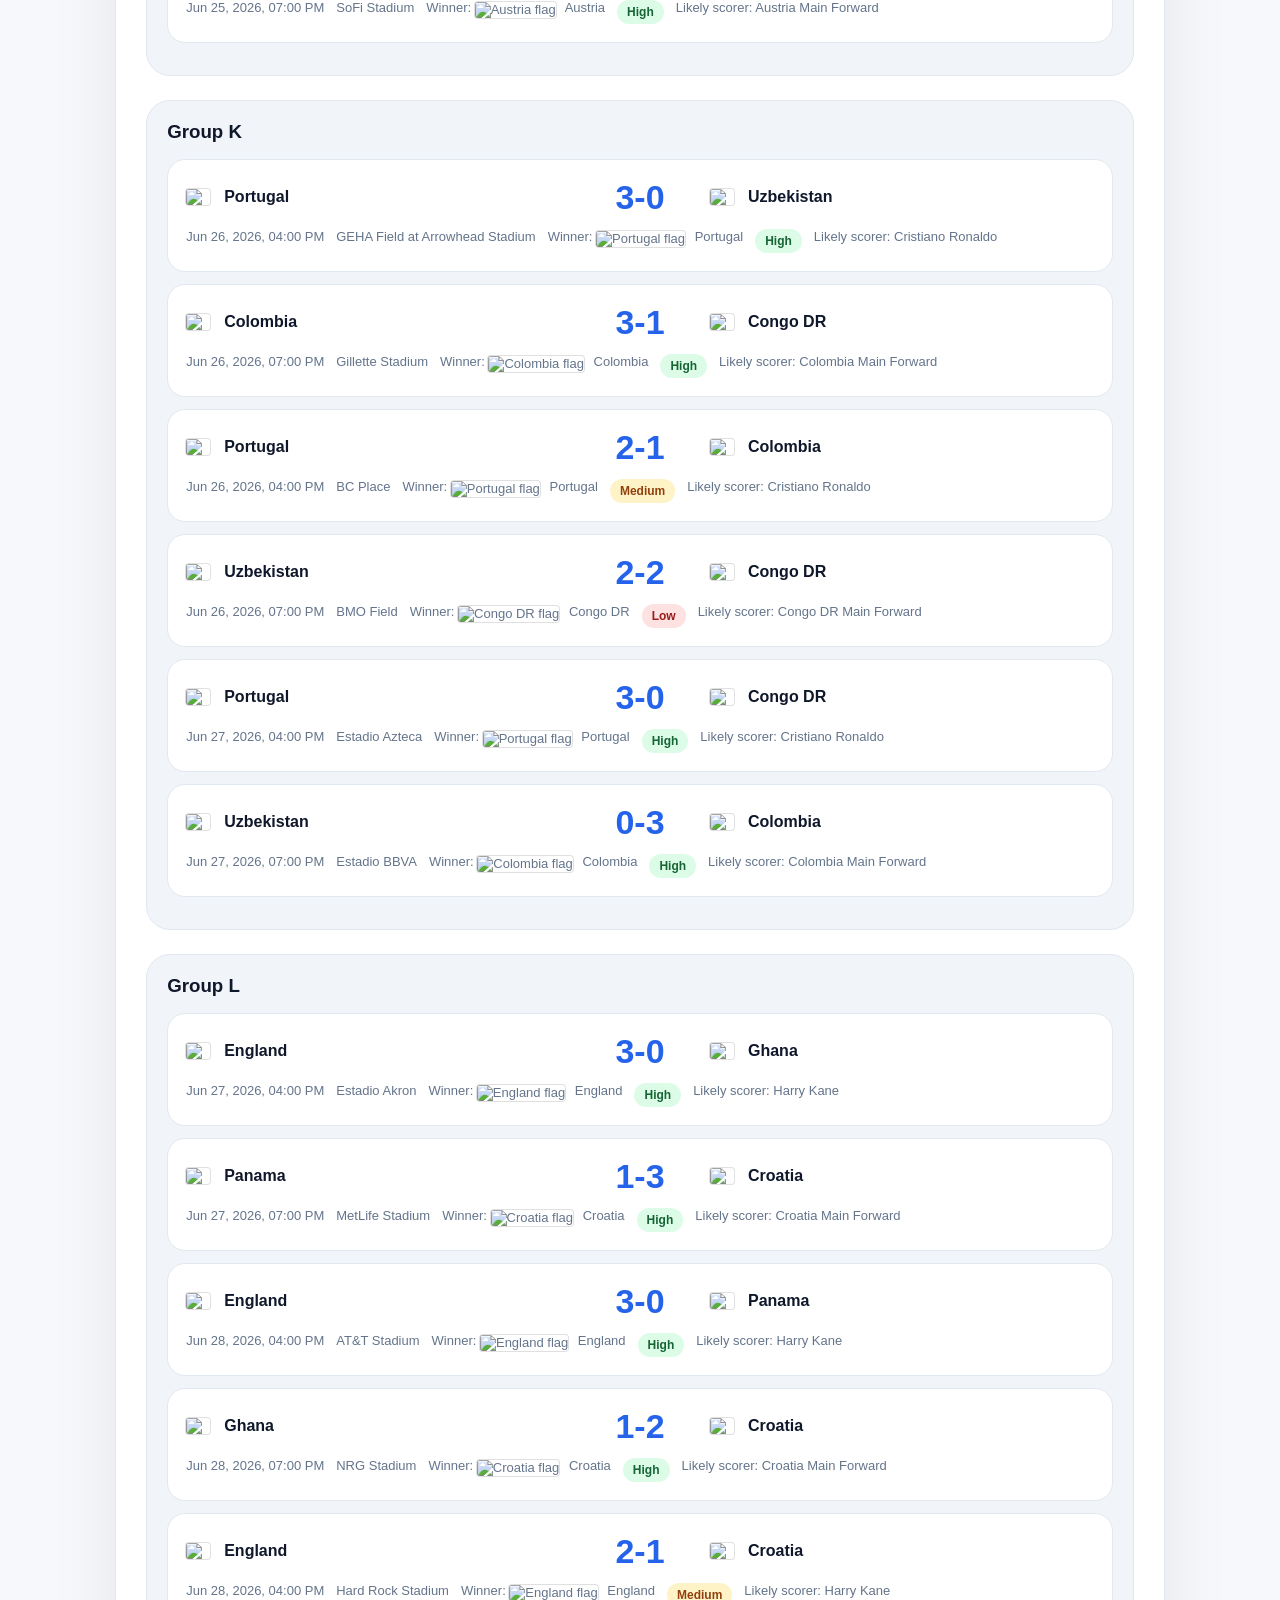
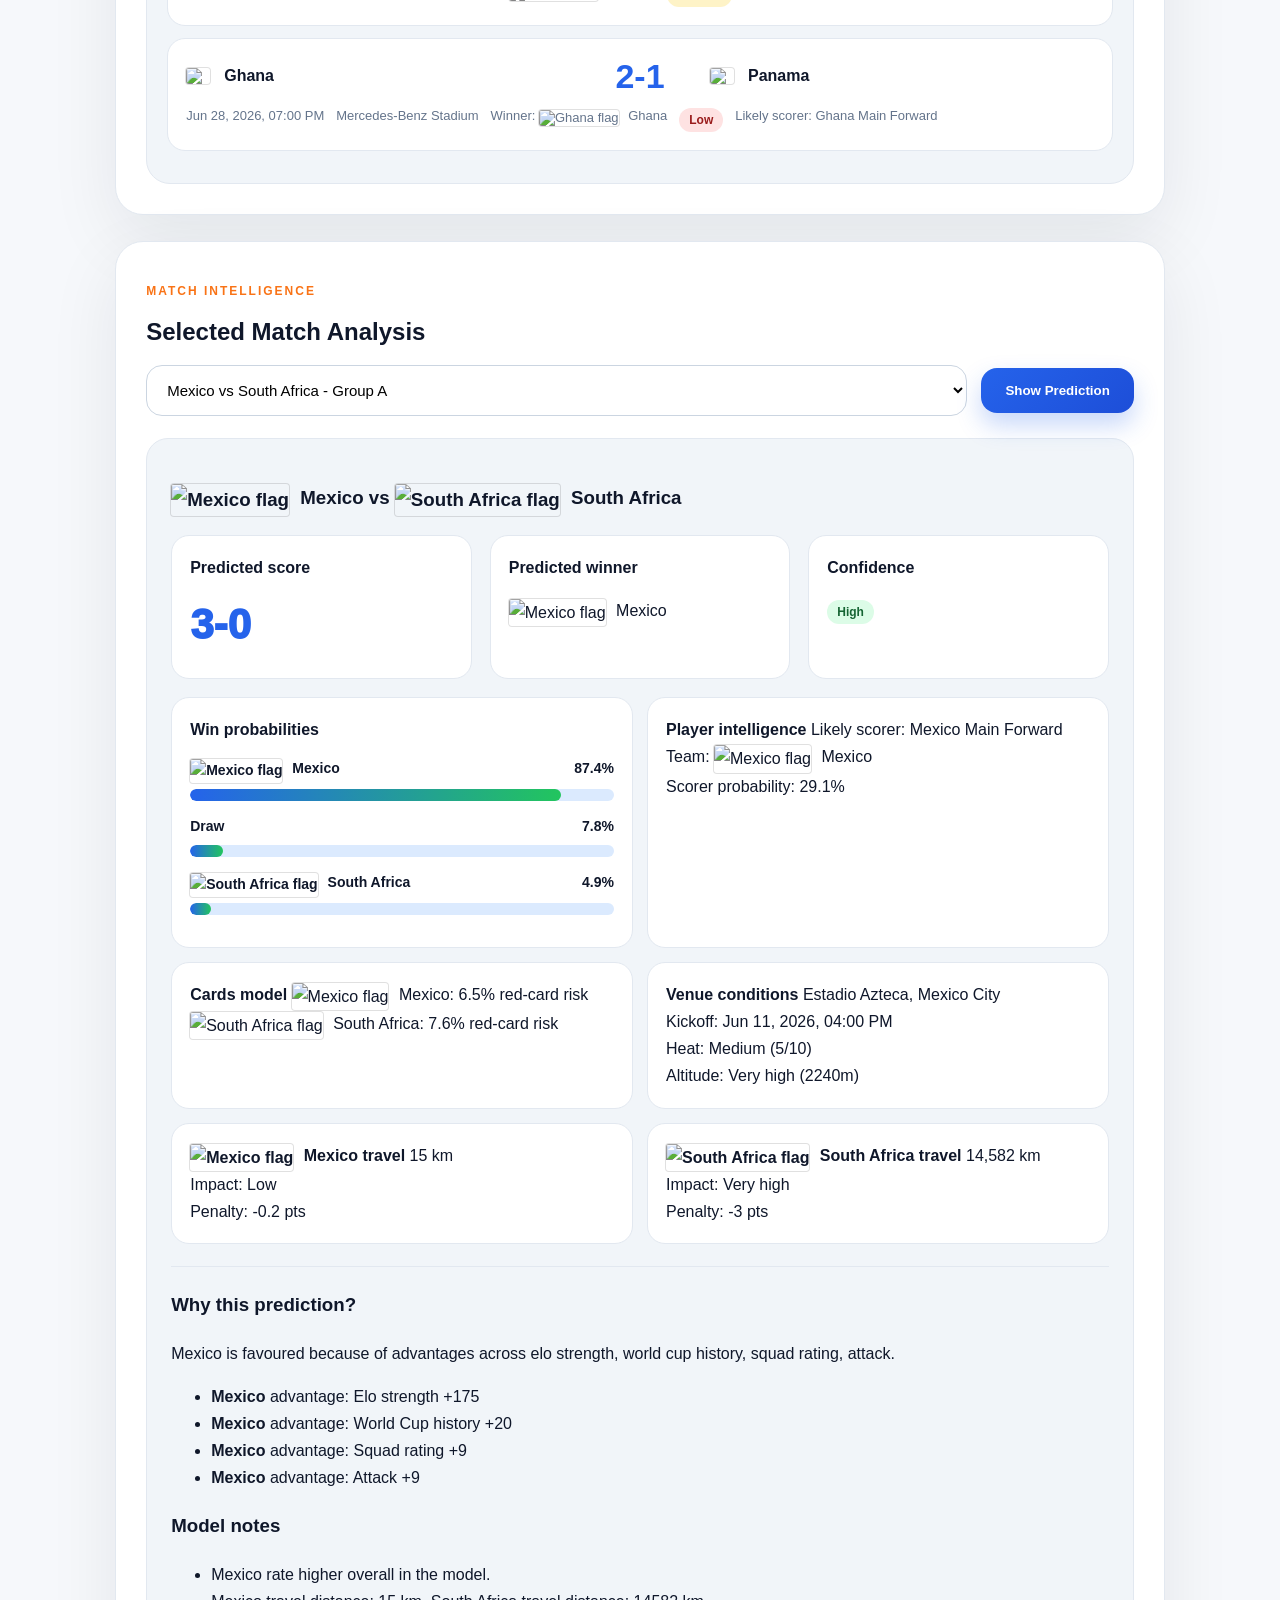
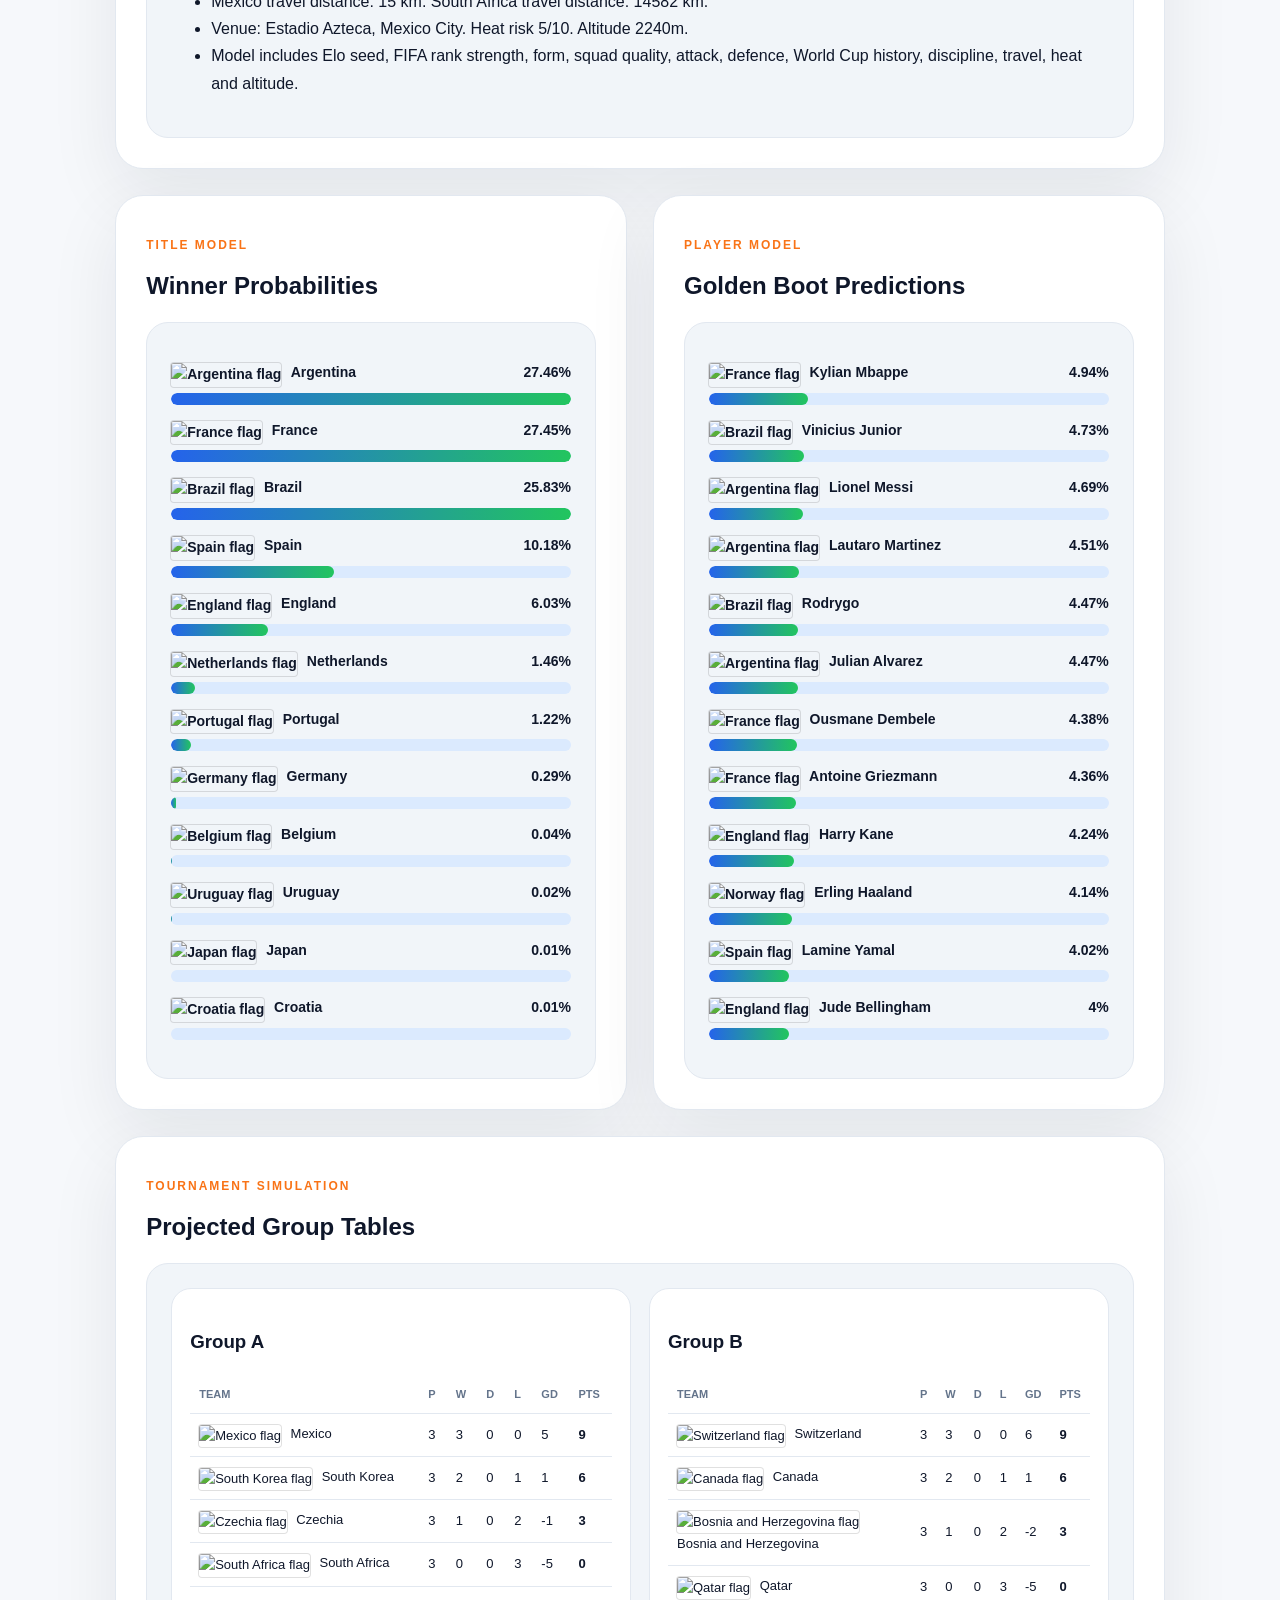
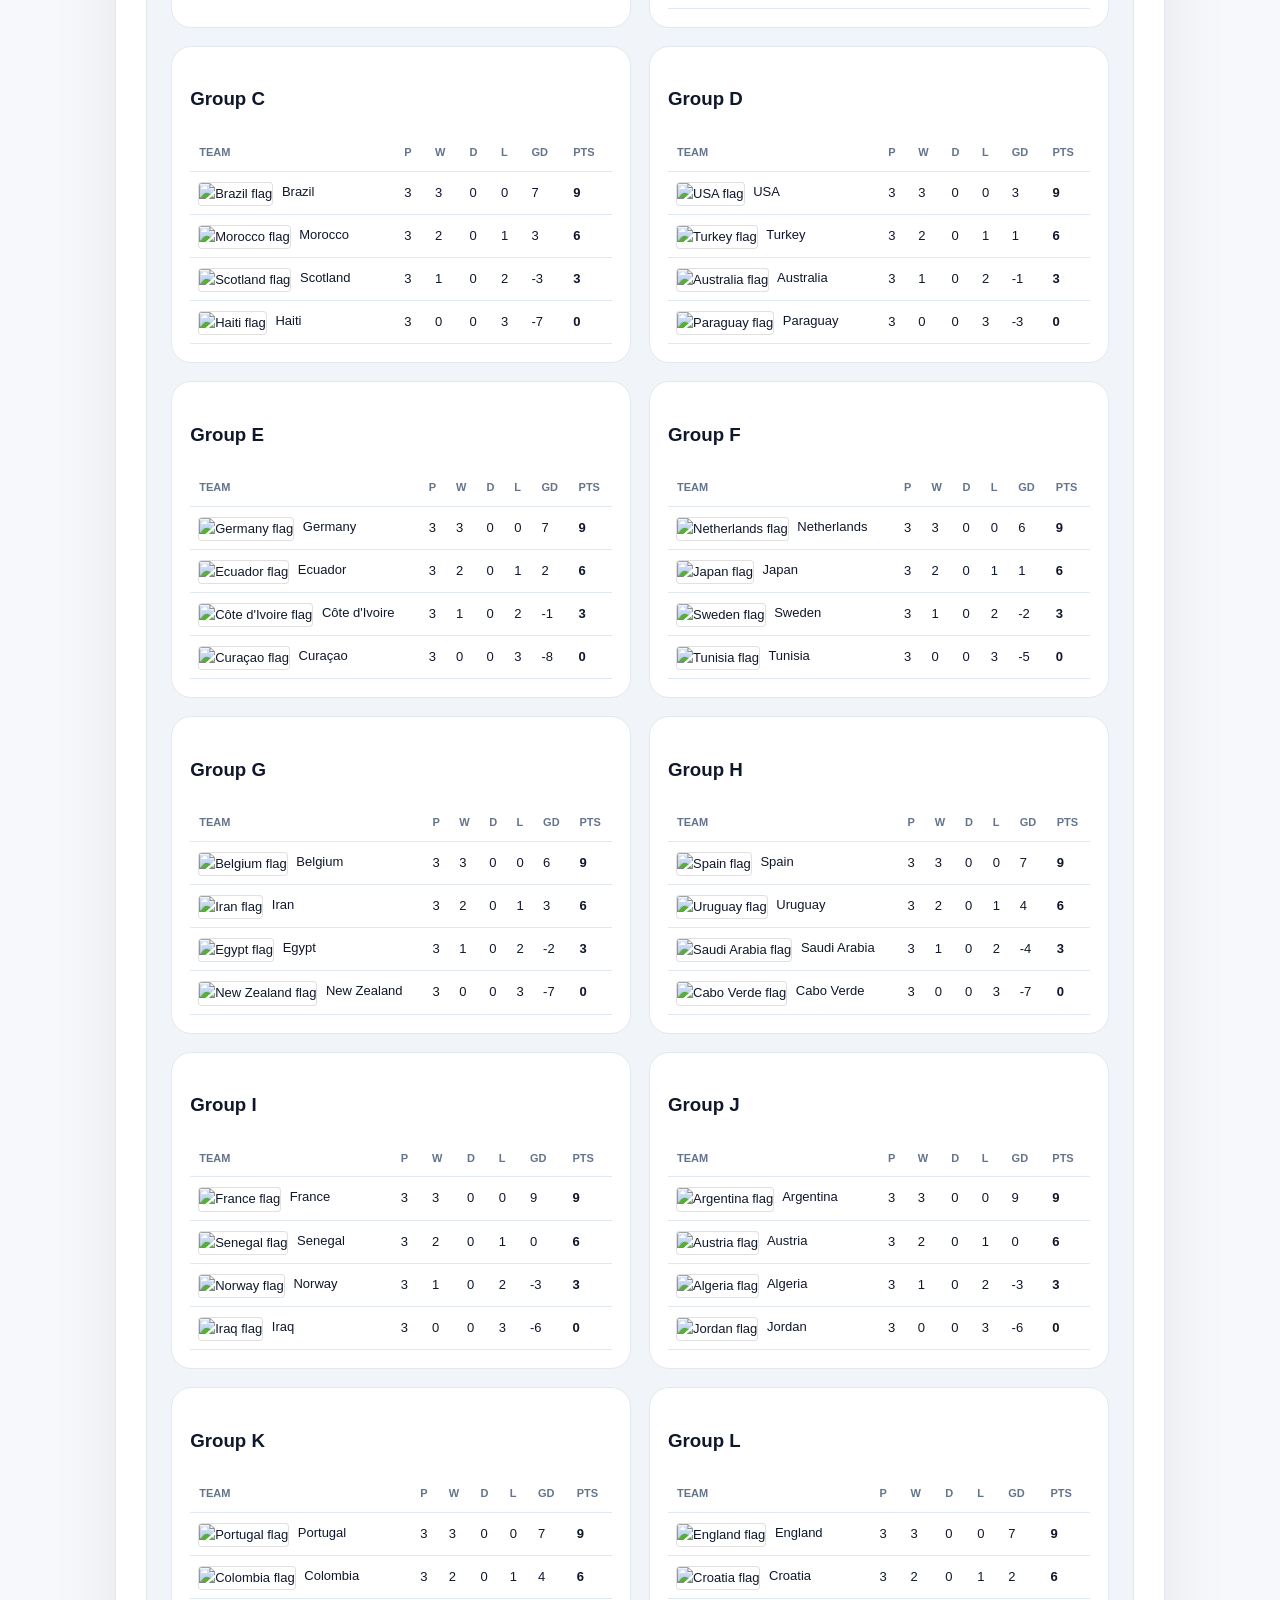
==== commit 2b2109be: "Add tournament tracker and improved styling" ====
--- a/index.html
+++ b/index.html
@@ -31,6 +31,12 @@
 
   <main class="layout">
     <section id="kpiGrid" class="kpi-grid"></section>
+
+    <section class="card">
+  <p class="eyebrow">Tournament Tracker</p>
+  <h2>Live Tournament Progress</h2>
+  <div id="tournamentTracker" class="tracker-grid"></div>
+</section>
 
     <section class="card">
       <p class="eyebrow">Match Centre</p>
--- a/style.css
+++ b/style.css
@@ -533,4 +533,294 @@
   .fixture-teams span {
     text-align: left;
   }
+}
+
+/* ===================================
+   TOURNAMENT TRACKER
+=================================== */
+
+.tracker-grid {
+  display: grid;
+  grid-template-columns: repeat(6, 1fr);
+  gap: 18px;
+}
+
+.tracker-card {
+  background: var(--soft);
+  border: 1px solid var(--border);
+  border-radius: 20px;
+  padding: 22px;
+  transition: 0.25s ease;
+}
+
+.tracker-card:hover {
+  transform: translateY(-3px);
+}
+
+.tracker-card span {
+  display: block;
+  font-size: 12px;
+  text-transform: uppercase;
+  font-weight: 800;
+  color: var(--muted);
+  margin-bottom: 8px;
+}
+
+.tracker-card strong {
+  display: block;
+  font-size: 32px;
+  font-weight: 900;
+}
+
+.tracker-card.wide strong {
+  font-size: 18px;
+}
+
+/* ===================================
+   MATCH CENTRE
+=================================== */
+
+.fixture-list {
+  display: grid;
+  gap: 24px;
+}
+
+.fixture-group {
+  background: var(--soft);
+  border: 1px solid var(--border);
+  border-radius: 24px;
+  padding: 20px;
+}
+
+.fixture-group h3 {
+  margin-top: 0;
+  margin-bottom: 16px;
+}
+
+.fixture-row {
+  background: var(--card);
+  border: 1px solid var(--border);
+  border-radius: 18px;
+  padding: 18px;
+  margin-bottom: 12px;
+  cursor: pointer;
+  transition: all 0.25s ease;
+}
+
+.fixture-row:hover {
+  transform: translateY(-2px);
+  border-color: var(--primary);
+  box-shadow: 0 12px 28px rgba(37,99,235,0.12);
+}
+
+.fixture-teams {
+  display: grid;
+  grid-template-columns: 1fr 120px 1fr;
+  align-items: center;
+  gap: 10px;
+}
+
+.fixture-teams strong {
+  display: flex;
+  align-items: center;
+  gap: 8px;
+}
+
+.fixture-teams span {
+  text-align: center;
+  font-size: 34px;
+  font-weight: 900;
+  color: var(--primary);
+}
+
+.fixture-meta {
+  margin-top: 12px;
+  display: flex;
+  flex-wrap: wrap;
+  gap: 12px;
+  font-size: 13px;
+  color: var(--muted);
+}
+
+/* ===================================
+   CONFIDENCE BADGES
+=================================== */
+
+.confidence-pill {
+  padding: 5px 10px;
+  border-radius: 999px;
+  font-size: 12px;
+  font-weight: 900;
+}
+
+.confidence-high {
+  background: #dcfce7;
+  color: #166534;
+}
+
+.confidence-medium {
+  background: #fef3c7;
+  color: #92400e;
+}
+
+.confidence-low {
+  background: #fee2e2;
+  color: #991b1b;
+}
+
+.completed-pill {
+  background: #dbeafe;
+  color: #1d4ed8;
+  padding: 5px 10px;
+  border-radius: 999px;
+  font-size: 12px;
+  font-weight: 900;
+}
+
+/* ===================================
+   CHARTS
+=================================== */
+
+.chart-row {
+  margin: 14px 0;
+}
+
+.chart-label {
+  display: flex;
+  justify-content: space-between;
+  font-size: 14px;
+  font-weight: 700;
+  margin-bottom: 6px;
+}
+
+.chart-bar {
+  height: 12px;
+  border-radius: 999px;
+  background: #dbeafe;
+  overflow: hidden;
+}
+
+.chart-bar span {
+  display: block;
+  height: 100%;
+  border-radius: 999px;
+  background: linear-gradient(
+    90deg,
+    #2563eb,
+    #22c55e
+  );
+}
+
+/* ===================================
+   MATCH DETAIL
+=================================== */
+
+.info-card {
+  transition: 0.25s ease;
+}
+
+.info-card:hover {
+  transform: translateY(-2px);
+}
+
+.prediction-grid div {
+  transition: 0.25s ease;
+}
+
+.prediction-grid div:hover {
+  transform: translateY(-2px);
+}
+
+/* ===================================
+   BETTER GROUP TABLES
+=================================== */
+
+.group-table {
+  overflow-x: auto;
+}
+
+.group-table table tr:hover {
+  background: rgba(37,99,235,0.05);
+}
+
+/* ===================================
+   BETTER BRACKET
+=================================== */
+
+.bracket-round h3 {
+  margin-top: 0;
+}
+
+.match {
+  transition: 0.25s ease;
+}
+
+.match:hover {
+  transform: translateY(-2px);
+}
+
+/* ===================================
+   TEAM DASHBOARD CARDS
+=================================== */
+
+.team-card {
+  transition: 0.25s ease;
+}
+
+.team-card:hover {
+  transform: translateY(-4px);
+  border-color: var(--primary);
+}
+
+/* ===================================
+   DARK MODE FIXES
+=================================== */
+
+body.dark select,
+body.dark input {
+  background: #111827;
+  color: white;
+  border-color: #334155;
+}
+
+body.dark .tracker-card,
+body.dark .fixture-row,
+body.dark .group-table,
+body.dark .team-card {
+  background: #0f172a;
+}
+
+/* ===================================
+   MOBILE
+=================================== */
+
+@media (max-width: 1200px) {
+
+  .tracker-grid {
+    grid-template-columns: repeat(3, 1fr);
+  }
+
+}
+
+@media (max-width: 900px) {
+
+  .tracker-grid,
+  .team-grid,
+  .match-card-grid,
+  .prediction-grid,
+  .info-grid,
+  #groups,
+  .bracket {
+    grid-template-columns: 1fr;
+  }
+
+  .fixture-teams {
+    grid-template-columns: 1fr;
+    text-align: left;
+  }
+
+  .fixture-teams span {
+    text-align: left;
+  }
+
 }
